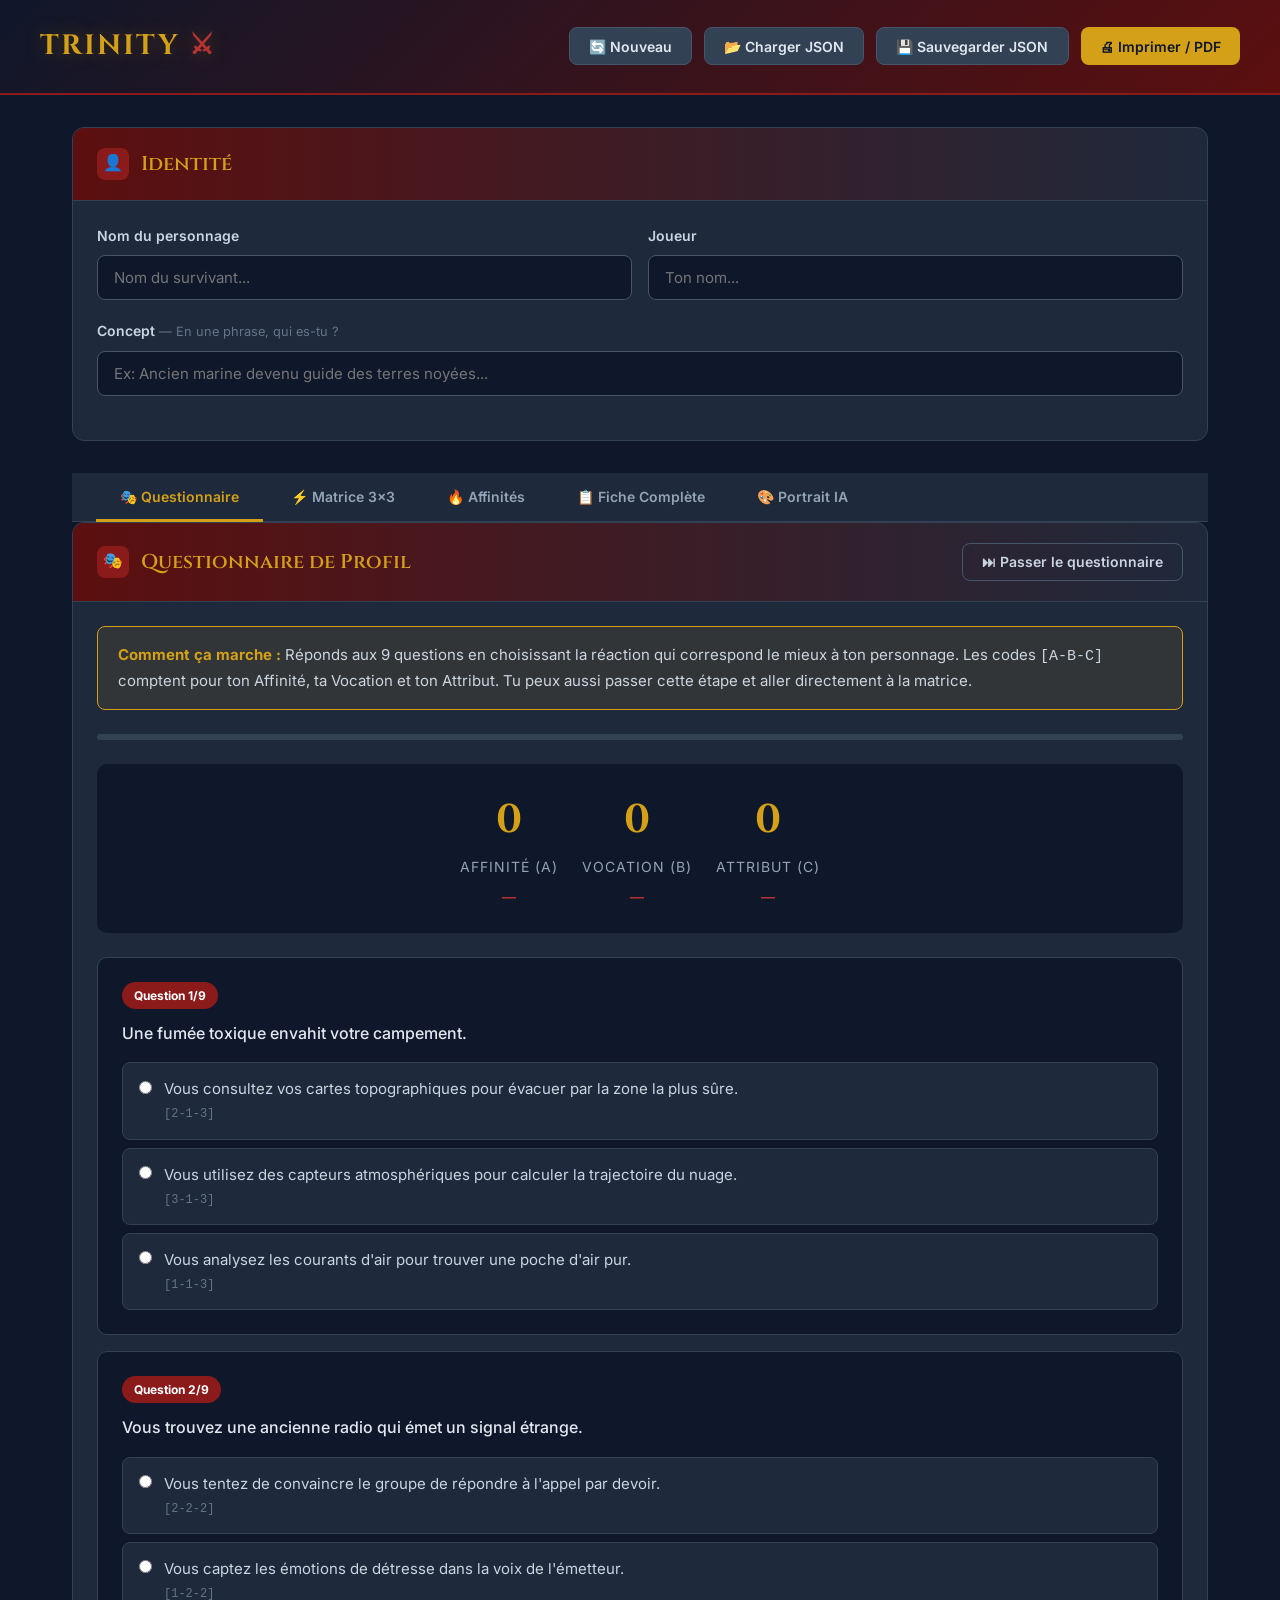
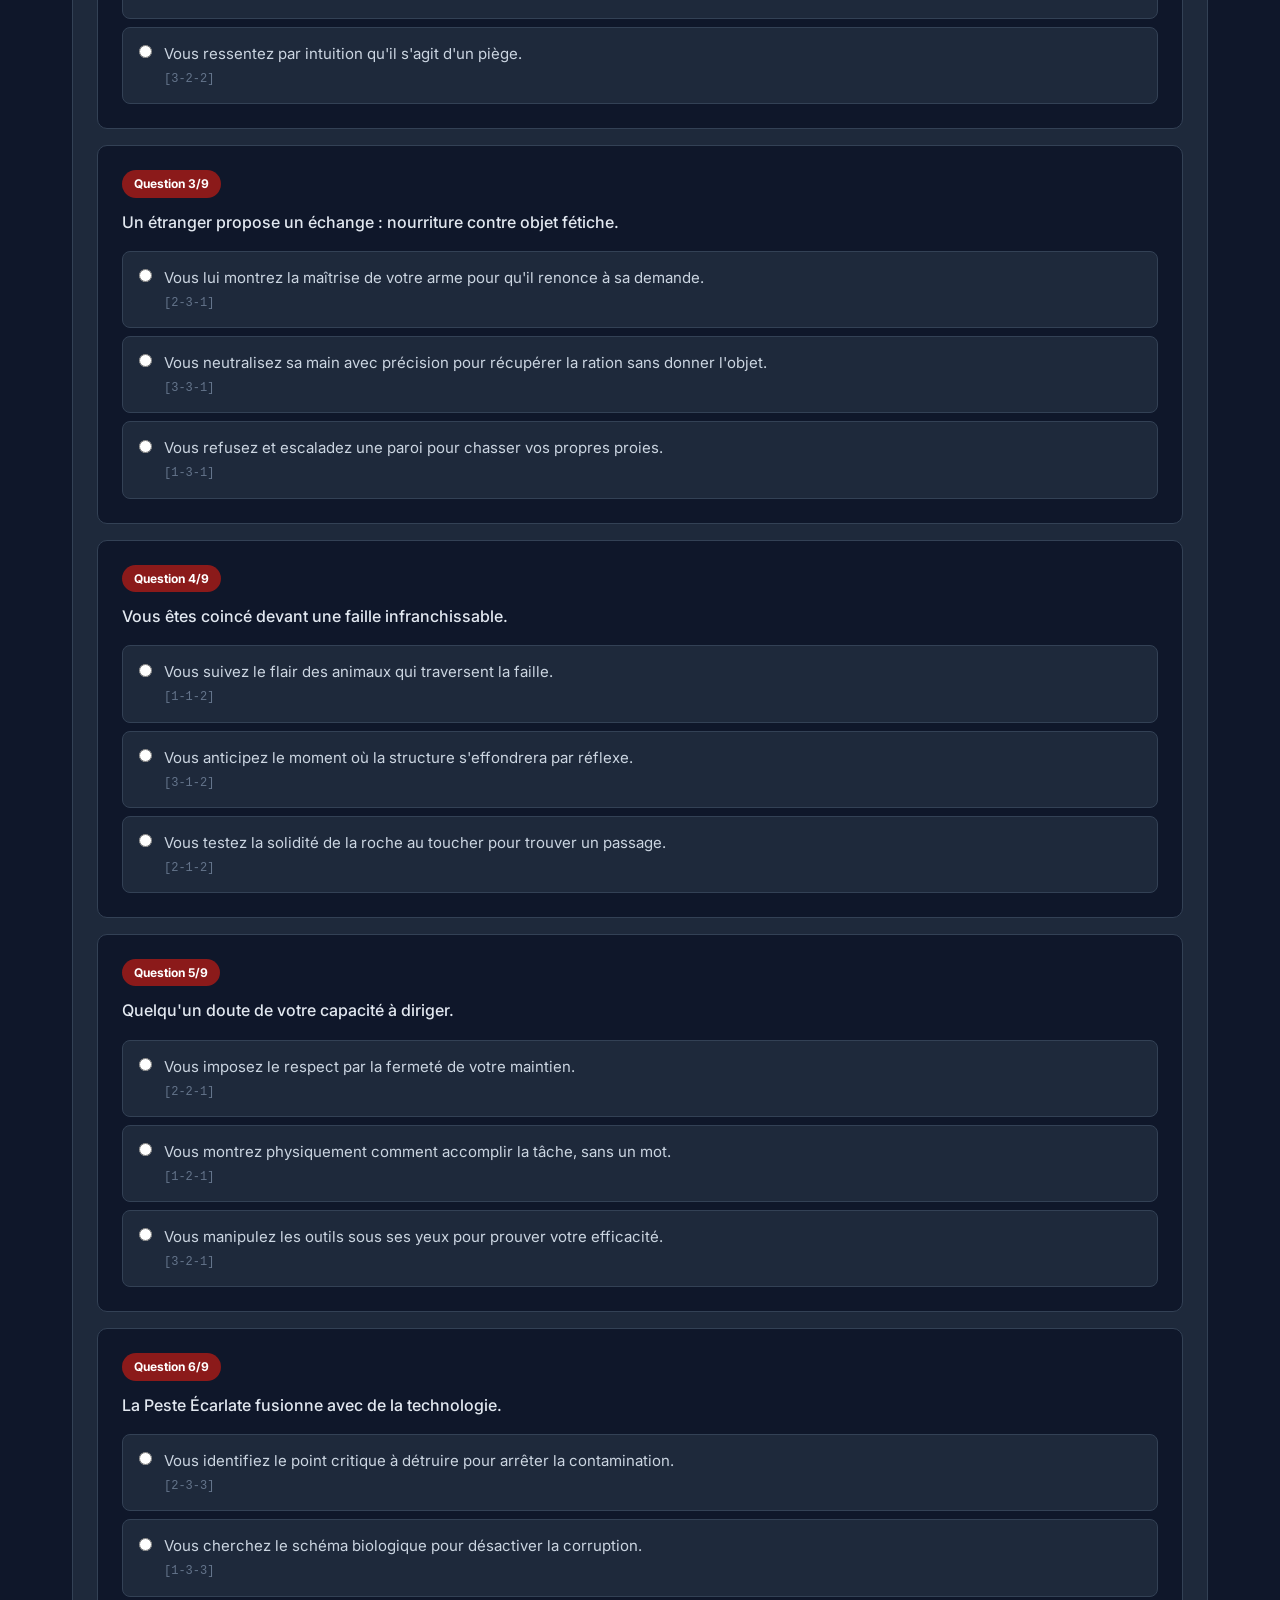
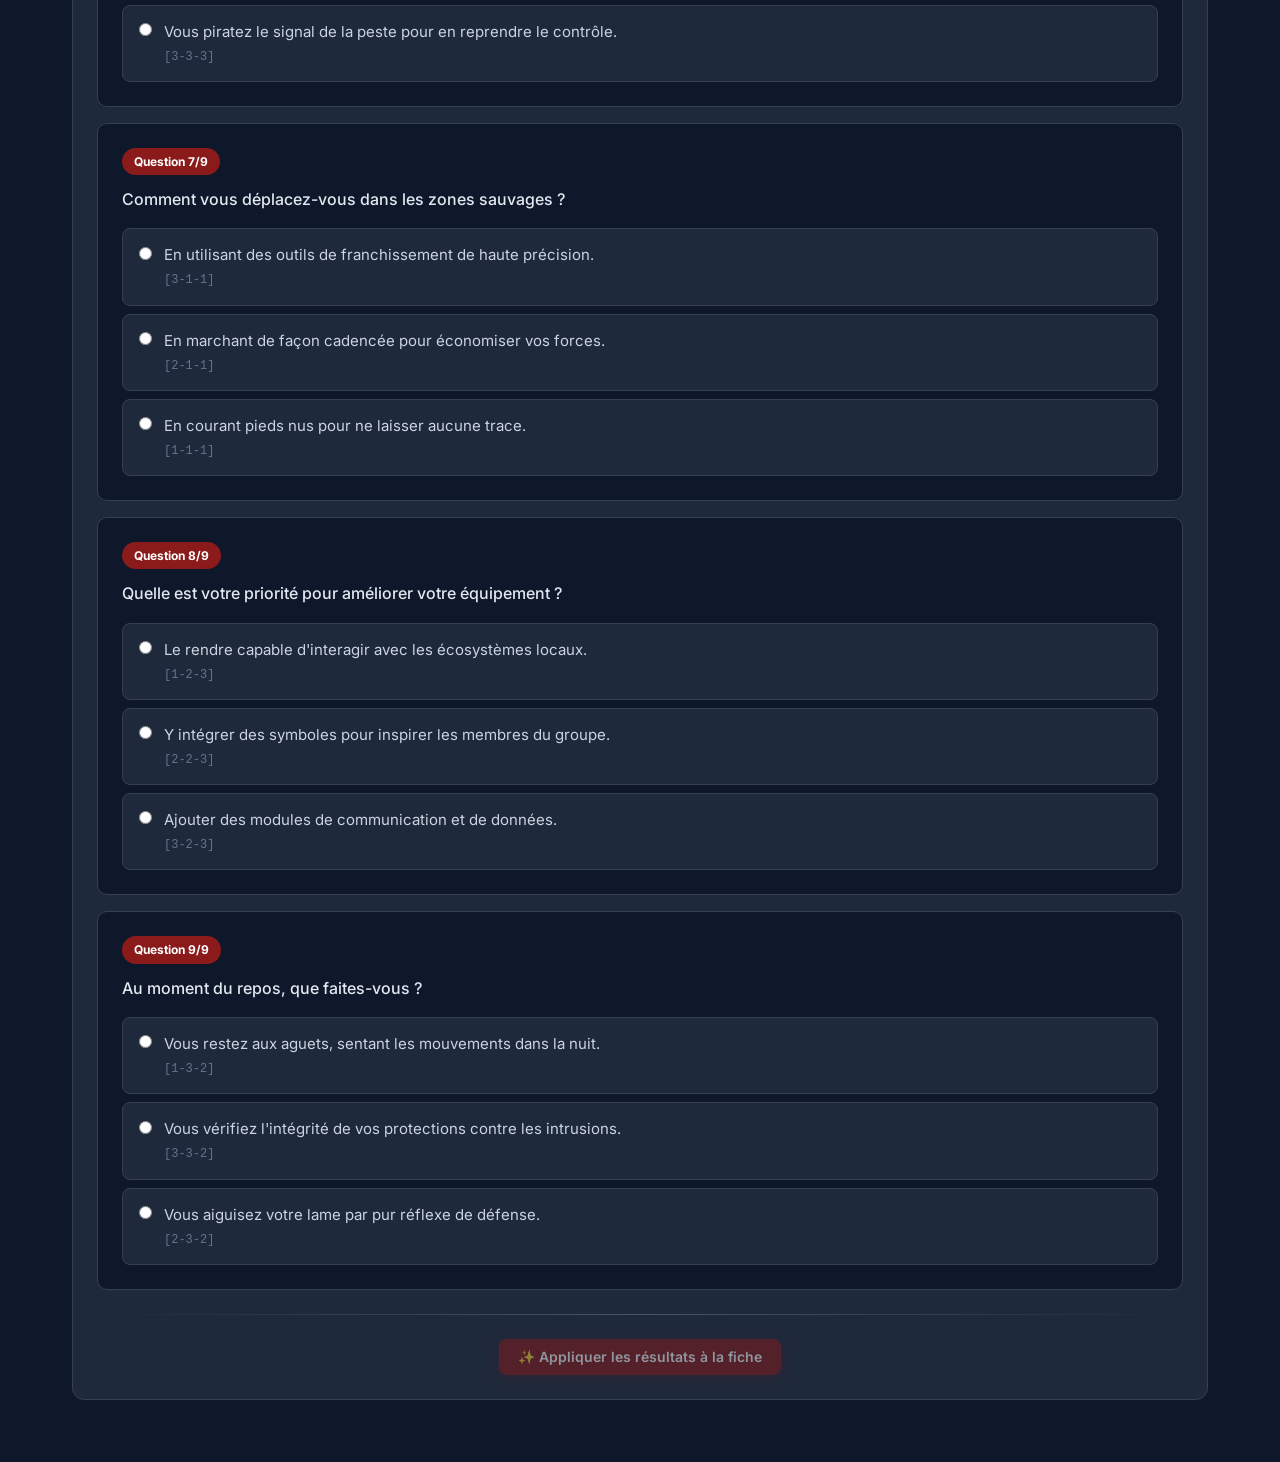
==== docs/outils/index.html @ 777f1521 "Update index.html" ====
<!DOCTYPE html>
<html lang="fr">
<head>
    <meta charset="UTF-8">
    <meta name="viewport" content="width=device-width, initial-scale=1.0">
    <title>Trinity — Feuille de Personnage</title>
    <link href="https://fonts.googleapis.com/css2?family=Cinzel:wght@400;600;700&family=Inter:wght@300;400;500;600;700&display=swap" rel="stylesheet">
    <style>
        :root {
            --crimson: #8B1A1A;
            --crimson-light: #B83333;
            --crimson-dark: #5C0F0F;
            --amber: #D4A017;
            --amber-light: #E8C547;
            --slate-900: #0F172A;
            --slate-800: #1E293B;
            --slate-700: #334155;
            --slate-600: #475569;
            --slate-500: #64748B;
            --slate-400: #94A3B8;
            --slate-300: #CBD5E1;
            --slate-200: #E2E8F0;
            --slate-100: #F1F5F9;
            --slate-50: #F8FAFC;
            --white: #FFFFFF;
            --shadow-sm: 0 1px 2px rgba(0,0,0,0.05);
            --shadow: 0 4px 6px -1px rgba(0,0,0,0.1), 0 2px 4px -2px rgba(0,0,0,0.1);
            --shadow-lg: 0 10px 15px -3px rgba(0,0,0,0.1), 0 4px 6px -4px rgba(0,0,0,0.1);
            --shadow-crimson: 0 4px 14px rgba(139,26,26,0.3);
        }

        * { margin: 0; padding: 0; box-sizing: border-box; }

        body {
            font-family: 'Inter', sans-serif;
            background: var(--slate-900);
            color: var(--slate-200);
            min-height: 100vh;
            line-height: 1.6;
        }

        .app-header {
            background: linear-gradient(135deg, var(--slate-900) 0%, var(--crimson-dark) 100%);
            border-bottom: 2px solid var(--crimson);
            padding: 1.5rem 2rem;
            position: sticky;
            top: 0;
            z-index: 100;
            backdrop-filter: blur(10px);
        }

        .header-content {
            max-width: 1200px;
            margin: 0 auto;
            display: flex;
            justify-content: space-between;
            align-items: center;
            flex-wrap: wrap;
            gap: 1rem;
        }

        .logo {
            font-family: 'Cinzel', serif;
            font-size: 1.75rem;
            font-weight: 700;
            color: var(--amber);
            text-shadow: 0 0 20px rgba(212,160,23,0.3);
            letter-spacing: 2px;
        }

        .logo span { color: var(--crimson-light); }

        .header-actions {
            display: flex;
            gap: 0.75rem;
            flex-wrap: wrap;
        }

        .btn {
            padding: 0.6rem 1.2rem;
            border: none;
            border-radius: 8px;
            font-family: 'Inter', sans-serif;
            font-size: 0.875rem;
            font-weight: 600;
            cursor: pointer;
            transition: all 0.2s ease;
            display: inline-flex;
            align-items: center;
            gap: 0.5rem;
        }

        .btn-primary {
            background: var(--crimson);
            color: var(--white);
            box-shadow: var(--shadow-crimson);
        }

        .btn-primary:hover {
            background: var(--crimson-light);
            transform: translateY(-1px);
            box-shadow: 0 6px 20px rgba(139,26,26,0.4);
        }

        .btn-secondary {
            background: var(--slate-700);
            color: var(--slate-200);
            border: 1px solid var(--slate-600);
        }

        .btn-secondary:hover {
            background: var(--slate-600);
            border-color: var(--slate-500);
        }

        .btn-amber {
            background: var(--amber);
            color: var(--slate-900);
        }

        .btn-amber:hover {
            background: var(--amber-light);
        }

        .btn-outline {
            background: transparent;
            color: var(--slate-300);
            border: 1px solid var(--slate-600);
        }

        .btn-outline:hover {
            border-color: var(--crimson-light);
            color: var(--crimson-light);
        }

        .btn:disabled {
            opacity: 0.5;
            cursor: not-allowed;
            transform: none !important;
        }

        .app-container {
            max-width: 1200px;
            margin: 0 auto;
            padding: 2rem;
        }

        .section {
            background: var(--slate-800);
            border-radius: 12px;
            border: 1px solid var(--slate-700);
            margin-bottom: 2rem;
            overflow: hidden;
        }

        .section-header {
            background: linear-gradient(90deg, var(--crimson-dark) 0%, transparent 100%);
            padding: 1.25rem 1.5rem;
            border-bottom: 1px solid var(--slate-700);
            display: flex;
            justify-content: space-between;
            align-items: center;
            flex-wrap: wrap;
            gap: 1rem;
        }

        .section-title {
            font-family: 'Cinzel', serif;
            font-size: 1.25rem;
            font-weight: 600;
            color: var(--amber);
            display: flex;
            align-items: center;
            gap: 0.75rem;
        }

        .section-title .icon {
            width: 32px;
            height: 32px;
            background: var(--crimson);
            border-radius: 8px;
            display: flex;
            align-items: center;
            justify-content: center;
            font-size: 1rem;
        }

        .section-body {
            padding: 1.5rem;
        }

        .tabs {
            display: flex;
            gap: 0.25rem;
            padding: 0 1.5rem;
            border-bottom: 1px solid var(--slate-700);
            background: var(--slate-800);
        }

        .tab {
            padding: 0.875rem 1.5rem;
            background: none;
            border: none;
            border-bottom: 3px solid transparent;
            color: var(--slate-400);
            font-family: 'Inter', sans-serif;
            font-size: 0.875rem;
            font-weight: 600;
            cursor: pointer;
            transition: all 0.2s;
            position: relative;
            top: 1px;
        }

        .tab:hover { color: var(--slate-200); }

        .tab.active {
            color: var(--amber);
            border-bottom-color: var(--amber);
        }

        .tab-content { display: none; }
        .tab-content.active { display: block; }

        .form-group {
            margin-bottom: 1.25rem;
        }

        .form-label {
            display: block;
            font-size: 0.875rem;
            font-weight: 600;
            color: var(--slate-300);
            margin-bottom: 0.5rem;
        }

        .form-label .hint {
            font-weight: 400;
            color: var(--slate-500);
            font-size: 0.8rem;
        }

        .form-input,
        .form-textarea,
        .form-select {
            width: 100%;
            padding: 0.75rem 1rem;
            background: var(--slate-900);
            border: 1px solid var(--slate-600);
            border-radius: 8px;
            color: var(--slate-200);
            font-family: 'Inter', sans-serif;
            font-size: 0.9375rem;
            transition: all 0.2s;
        }

        .form-input:focus,
        .form-textarea:focus,
        .form-select:focus {
            outline: none;
            border-color: var(--crimson-light);
            box-shadow: 0 0 0 3px rgba(139,26,26,0.15);
        }

        .form-textarea {
            min-height: 100px;
            resize: vertical;
        }

        .form-row {
            display: grid;
            grid-template-columns: repeat(auto-fit, minmax(250px, 1fr));
            gap: 1rem;
        }

        .dice-selector {
            display: flex;
            gap: 0.75rem;
            flex-wrap: wrap;
        }

        .dice-option {
            position: relative;
        }

        .dice-option input {
            position: absolute;
            opacity: 0;
        }

        .dice-option label {
            display: flex;
            flex-direction: column;
            align-items: center;
            gap: 0.5rem;
            padding: 1rem 1.5rem;
            background: var(--slate-900);
            border: 2px solid var(--slate-600);
            border-radius: 10px;
            cursor: pointer;
            transition: all 0.2s;
            min-width: 80px;
        }

        .dice-option label:hover {
            border-color: var(--slate-500);
        }

        .dice-option input:checked + label {
            border-color: var(--crimson);
            background: rgba(139,26,26,0.1);
            box-shadow: var(--shadow-crimson);
        }

        .dice-icon {
            font-size: 1.5rem;
            font-weight: 700;
        }

        .dice-label {
            font-size: 0.75rem;
            color: var(--slate-400);
            text-transform: uppercase;
            letter-spacing: 1px;
        }

        .affinity-grid {
            display: grid;
            grid-template-columns: repeat(auto-fit, minmax(280px, 1fr));
            gap: 1rem;
        }

        .affinity-card {
            background: var(--slate-900);
            border: 2px solid var(--slate-600);
            border-radius: 12px;
            padding: 1.5rem;
            cursor: pointer;
            transition: all 0.3s ease;
            position: relative;
            overflow: hidden;
        }

        .affinity-card::before {
            content: '';
            position: absolute;
            top: 0;
            left: 0;
            right: 0;
            height: 4px;
            background: var(--slate-600);
            transition: background 0.3s;
        }

        .affinity-card:hover {
            border-color: var(--slate-500);
            transform: translateY(-2px);
            box-shadow: var(--shadow-lg);
        }

        .affinity-card.selected {
            border-color: var(--crimson);
            background: rgba(139,26,26,0.08);
        }

        .affinity-card.selected::before {
            background: var(--crimson);
        }

        .affinity-card .card-title {
            font-family: 'Cinzel', serif;
            font-size: 1.1rem;
            font-weight: 600;
            color: var(--amber);
            margin-bottom: 0.5rem;
        }

        .affinity-card .card-subtitle {
            font-size: 0.875rem;
            color: var(--crimson-light);
            font-weight: 600;
            margin-bottom: 0.75rem;
            text-transform: uppercase;
            letter-spacing: 1px;
        }

        .affinity-card .card-desc {
            font-size: 0.875rem;
            color: var(--slate-400);
            line-height: 1.6;
        }

        .affinity-card .check-indicator {
            position: absolute;
            top: 1rem;
            right: 1rem;
            width: 24px;
            height: 24px;
            border: 2px solid var(--slate-600);
            border-radius: 50%;
            display: flex;
            align-items: center;
            justify-content: center;
            font-size: 0.875rem;
            color: transparent;
            transition: all 0.2s;
        }

        .affinity-card.selected .check-indicator {
            background: var(--crimson);
            border-color: var(--crimson);
            color: var(--white);
        }

        .question-card {
            background: var(--slate-900);
            border: 1px solid var(--slate-700);
            border-radius: 10px;
            padding: 1.5rem;
            margin-bottom: 1rem;
            transition: all 0.3s;
        }

        .question-card.answered {
            border-color: var(--crimson);
            background: rgba(139,26,26,0.05);
        }

        .question-number {
            display: inline-block;
            background: var(--crimson);
            color: var(--white);
            font-size: 0.75rem;
            font-weight: 700;
            padding: 0.25rem 0.75rem;
            border-radius: 20px;
            margin-bottom: 0.75rem;
        }

        .question-text {
            font-size: 1rem;
            font-weight: 500;
            color: var(--slate-200);
            margin-bottom: 1rem;
        }

        .answers {
            display: flex;
            flex-direction: column;
            gap: 0.5rem;
        }

        .answer-option {
            display: flex;
            align-items: flex-start;
            gap: 0.75rem;
            padding: 0.875rem 1rem;
            background: var(--slate-800);
            border: 1px solid var(--slate-700);
            border-radius: 8px;
            cursor: pointer;
            transition: all 0.2s;
        }

        .answer-option:hover {
            border-color: var(--slate-500);
            background: var(--slate-700);
        }

        .answer-option.selected {
            border-color: var(--crimson);
            background: rgba(139,26,26,0.1);
        }

        .answer-option input {
            margin-top: 0.2rem;
            accent-color: var(--crimson);
        }

        .answer-text {
            font-size: 0.9375rem;
            color: var(--slate-300);
        }

        .answer-code {
            font-size: 0.75rem;
            color: var(--slate-500);
            font-family: monospace;
            margin-top: 0.25rem;
        }

        .score-bar {
            display: flex;
            gap: 1.5rem;
            justify-content: center;
            padding: 1.5rem;
            background: var(--slate-900);
            border-radius: 10px;
            margin: 1.5rem 0;
        }

        .score-item {
            text-align: center;
        }

        .score-value {
            font-family: 'Cinzel', serif;
            font-size: 2.5rem;
            font-weight: 700;
            color: var(--amber);
        }

        .score-label {
            font-size: 0.875rem;
            color: var(--slate-400);
            text-transform: uppercase;
            letter-spacing: 1px;
            margin-top: 0.25rem;
        }

        .score-result {
            margin-top: 0.5rem;
            font-size: 0.875rem;
            font-weight: 600;
            color: var(--crimson-light);
        }

        .matrix-container {
            overflow-x: auto;
        }

        .matrix-table {
            width: 100%;
            border-collapse: separate;
            border-spacing: 0.5rem;
        }

        .matrix-header {
            text-align: center;
            padding: 0.75rem;
            font-size: 0.875rem;
            font-weight: 600;
            color: var(--slate-400);
            text-transform: uppercase;
            letter-spacing: 1px;
        }

        .matrix-row-header {
            padding: 0.75rem 1rem;
            font-size: 0.875rem;
            font-weight: 600;
            color: var(--amber);
            text-transform: uppercase;
            letter-spacing: 1px;
            text-align: right;
        }

        .matrix-cell {
            background: var(--slate-900);
            border: 2px solid var(--slate-700);
            border-radius: 10px;
            padding: 1rem;
            text-align: center;
            cursor: pointer;
            transition: all 0.2s;
            min-width: 120px;
        }

        .matrix-cell:hover {
            border-color: var(--slate-500);
        }

        .matrix-cell.selected {
            border-color: var(--crimson);
            background: rgba(139,26,26,0.1);
            box-shadow: var(--shadow-crimson);
        }

        .matrix-cell .cell-name {
            font-weight: 600;
            color: var(--slate-200);
            font-size: 0.9375rem;
        }

        .matrix-cell .cell-level {
            font-size: 1.5rem;
            font-weight: 700;
            color: var(--amber);
            margin-top: 0.5rem;
        }

        .matrix-cell .cell-threshold {
            font-size: 0.75rem;
            color: var(--slate-500);
            margin-top: 0.25rem;
        }

        .skill-list {
            display: grid;
            gap: 0.75rem;
        }

        .skill-item {
            display: flex;
            align-items: center;
            gap: 1rem;
            padding: 0.875rem 1rem;
            background: var(--slate-900);
            border: 1px solid var(--slate-700);
            border-radius: 8px;
        }

        .skill-name {
            flex: 1;
            font-weight: 500;
            color: var(--slate-200);
        }

        .skill-vocation {
            font-size: 0.75rem;
            color: var(--slate-500);
            text-transform: uppercase;
            letter-spacing: 1px;
        }

        .skill-attribute {
            font-size: 0.75rem;
            color: var(--amber);
            text-transform: uppercase;
            letter-spacing: 1px;
        }

        .skill-level {
            display: flex;
            gap: 0.25rem;
        }

        .level-dot {
            width: 12px;
            height: 12px;
            border-radius: 50%;
            border: 2px solid var(--slate-600);
            background: transparent;
            cursor: pointer;
            transition: all 0.2s;
        }

        .level-dot.filled {
            background: var(--crimson);
            border-color: var(--crimson);
            box-shadow: 0 0 6px rgba(139,26,26,0.5);
        }

        .level-dot:hover {
            border-color: var(--crimson-light);
        }

        .spec-grid {
            display: grid;
            grid-template-columns: repeat(auto-fit, minmax(200px, 1fr));
            gap: 0.75rem;
        }

        .spec-item {
            display: flex;
            align-items: center;
            gap: 0.75rem;
            padding: 0.75rem 1rem;
            background: var(--slate-900);
            border: 1px solid var(--slate-700);
            border-radius: 8px;
            cursor: pointer;
            transition: all 0.2s;
        }

        .spec-item:hover {
            border-color: var(--slate-500);
        }

        .spec-item.selected {
            border-color: var(--amber);
            background: rgba(212,160,23,0.1);
        }

        .spec-checkbox {
            width: 20px;
            height: 20px;
            border: 2px solid var(--slate-600);
            border-radius: 4px;
            display: flex;
            align-items: center;
            justify-content: center;
            font-size: 0.75rem;
            color: transparent;
            transition: all 0.2s;
            flex-shrink: 0;
        }

        .spec-item.selected .spec-checkbox {
            background: var(--amber);
            border-color: var(--amber);
            color: var(--slate-900);
        }

        .spec-name {
            font-size: 0.875rem;
            color: var(--slate-300);
        }

        @media print {
            body {
                background: white !important;
                color: black !important;
            }

            .app-header,
            .tabs,
            .btn,
            .no-print {
                display: none !important;
            }

            .section {
                border: 1px solid #ccc;
                break-inside: avoid;
                page-break-inside: avoid;
            }

            .section-header {
                background: #f5f5f5 !important;
                color: black !important;
            }

            .section-title {
                color: #333 !important;
            }

            .matrix-cell,
            .skill-item,
            .spec-item,
            .question-card,
            .affinity-card {
                background: white !important;
                border-color: #ccc !important;
                color: black !important;
            }

            .form-input,
            .form-textarea,
            .form-select {
                background: white !important;
                border-color: #ccc !important;
                color: black !important;
            }
        }

        @media (max-width: 768px) {
            .app-container { padding: 1rem; }
            .header-content { flex-direction: column; align-items: flex-start; }
            .logo { font-size: 1.5rem; }
            .score-bar { flex-direction: column; gap: 1rem; }
            .form-row { grid-template-columns: 1fr; }
            .affinity-grid { grid-template-columns: 1fr; }
            .matrix-table { font-size: 0.875rem; }
            .matrix-cell { min-width: 80px; padding: 0.75rem; }
        }

        .hidden { display: none !important; }

        .toast-container {
            position: fixed;
            bottom: 2rem;
            right: 2rem;
            z-index: 1000;
            display: flex;
            flex-direction: column;
            gap: 0.5rem;
        }

        .toast {
            padding: 1rem 1.5rem;
            background: var(--slate-800);
            border: 1px solid var(--slate-600);
            border-radius: 10px;
            color: var(--slate-200);
            font-size: 0.875rem;
            box-shadow: var(--shadow-lg);
            animation: slideIn 0.3s ease;
            max-width: 400px;
        }

        .toast.success { border-color: #22c55e; }
        .toast.error { border-color: var(--crimson); }
        .toast.info { border-color: var(--amber); }

        @keyframes slideIn {
            from { transform: translateX(100%); opacity: 0; }
            to { transform: translateX(0); opacity: 1; }
        }

        @keyframes slideOut {
            from { transform: translateX(0); opacity: 1; }
            to { transform: translateX(100%); opacity: 0; }
        }

        .progress-container {
            width: 100%;
            height: 6px;
            background: var(--slate-700);
            border-radius: 3px;
            overflow: hidden;
            margin: 1rem 0;
        }

        .progress-bar {
            height: 100%;
            background: linear-gradient(90deg, var(--crimson) 0%, var(--amber) 100%);
            border-radius: 3px;
            transition: width 0.5s ease;
        }

        .badge {
            display: inline-flex;
            align-items: center;
            gap: 0.25rem;
            padding: 0.25rem 0.75rem;
            background: var(--slate-700);
            border-radius: 20px;
            font-size: 0.75rem;
            font-weight: 600;
            color: var(--slate-300);
        }

        .badge.crimson { background: var(--crimson); color: var(--white); }
        .badge.amber { background: var(--amber); color: var(--slate-900); }

        .info-box {
            background: rgba(212,160,23,0.1);
            border: 1px solid var(--amber);
            border-radius: 8px;
            padding: 1rem 1.25rem;
            margin-bottom: 1.5rem;
            font-size: 0.9375rem;
            color: var(--slate-300);
        }

        .info-box strong {
            color: var(--amber);
        }

        .divider {
            height: 1px;
            background: linear-gradient(90deg, transparent 0%, var(--slate-600) 50%, transparent 100%);
            margin: 1.5rem 0;
        }

        .summary-grid {
            display: grid;
            grid-template-columns: repeat(auto-fit, minmax(200px, 1fr));
            gap: 1rem;
        }

        .summary-card {
            background: var(--slate-900);
            border: 1px solid var(--slate-700);
            border-radius: 10px;
            padding: 1.25rem;
            text-align: center;
        }

        .summary-card .summary-icon {
            font-size: 2rem;
            margin-bottom: 0.5rem;
        }

        .summary-card .summary-value {
            font-family: 'Cinzel', serif;
            font-size: 1.5rem;
            font-weight: 700;
            color: var(--amber);
        }

        .summary-card .summary-label {
            font-size: 0.875rem;
            color: var(--slate-400);
            margin-top: 0.25rem;
        }
    </style>
</head>
<body>
    <header class="app-header">
        <div class="header-content">
            <div class="logo">TRINITY <span>&#9876;</span></div>
            <div class="header-actions">
                <button class="btn btn-secondary" onclick="app.newCharacter()">&#128260; Nouveau</button>
                <button class="btn btn-secondary" onclick="app.loadJSON()">&#128194; Charger JSON</button>
                <button class="btn btn-secondary" onclick="app.saveJSON()">&#128190; Sauvegarder JSON</button>
                <button class="btn btn-amber" onclick="app.printSheet()">&#128424; Imprimer / PDF</button>
            </div>
        </div>
    </header>

    <div class="app-container">
        <!-- IDENTITÉ -->
        <div class="section">
            <div class="section-header">
                <div class="section-title">
                    <div class="icon">&#128100;</div>
                    Identité
                </div>
            </div>
            <div class="section-body">
                <div class="form-row">
                    <div class="form-group">
                        <label class="form-label">Nom du personnage</label>
                        <input type="text" class="form-input" id="char-name" placeholder="Nom du survivant...">
                    </div>
                    <div class="form-group">
                        <label class="form-label">Joueur</label>
                        <input type="text" class="form-input" id="player-name" placeholder="Ton nom...">
                    </div>
                </div>
                <div class="form-row">
                    <div class="form-group">
                        <label class="form-label">Concept <span class="hint">— En une phrase, qui es-tu ?</span></label>
                        <input type="text" class="form-input" id="char-concept" placeholder="Ex: Ancien marine devenu guide des terres noyées...">
                    </div>
                </div>
            </div>
        </div>

        <!-- TABS NAVIGATION -->
        <div class="tabs no-print">
            <button class="tab active" data-tab="questionnaire" onclick="app.switchTab('questionnaire')">&#127917; Questionnaire</button>
            <button class="tab" data-tab="matrix" onclick="app.switchTab('matrix')">&#9889; Matrice 3×3</button>
            <button class="tab" data-tab="affinities" onclick="app.switchTab('affinities')">&#128293; Affinités</button>
            <button class="tab" data-tab="sheet" onclick="app.switchTab('sheet')">&#128203; Fiche Complète</button>
            <button class="tab" data-tab="portrait" onclick="app.switchTab('portrait')">&#127912; Portrait IA</button>
        </div>

        <!-- QUESTIONNAIRE TAB -->
        <div id="tab-questionnaire" class="tab-content active">
            <div class="section">
                <div class="section-header">
                    <div class="section-title">
                        <div class="icon">&#127917;</div>
                        Questionnaire de Profil
                    </div>
                    <button class="btn btn-outline" onclick="app.skipQuestionnaire()">&#9197; Passer le questionnaire</button>
                </div>
                <div class="section-body">
                    <div class="info-box">
                        <strong>Comment ça marche :</strong> Réponds aux 9 questions en choisissant la réaction qui correspond le mieux à ton personnage. Les codes <code>[A-B-C]</code> comptent pour ton Affinité, ta Vocation et ton Attribut. Tu peux aussi passer cette étape et aller directement à la matrice.
                    </div>

                    <div class="progress-container">
                        <div class="progress-bar" id="quiz-progress" style="width: 0%"></div>
                    </div>

                    <div class="score-bar">
                        <div class="score-item">
                            <div class="score-value" id="score-a">0</div>
                            <div class="score-label">Affinité (A)</div>
                            <div class="score-result" id="result-a">—</div>
                        </div>
                        <div class="score-item">
                            <div class="score-value" id="score-b">0</div>
                            <div class="score-label">Vocation (B)</div>
                            <div class="score-result" id="result-b">—</div>
                        </div>
                        <div class="score-item">
                            <div class="score-value" id="score-c">0</div>
                            <div class="score-label">Attribut (C)</div>
                            <div class="score-result" id="result-c">—</div>
                        </div>
                    </div>

                    <div id="questions-container"></div>

                    <div class="divider"></div>

                    <div style="text-align: center;">
                        <button class="btn btn-primary" id="btn-apply-quiz" onclick="app.applyQuizResults()" disabled>
                            &#10024; Appliquer les résultats à la fiche
                        </button>
                    </div>
                </div>
            </div>
        </div>

        <!-- MATRIX TAB -->
        <div id="tab-matrix" class="tab-content">
            <div class="section">
                <div class="section-header">
                    <div class="section-title">
                        <div class="icon">&#9889;</div>
                        Matrice 3×3 — L'Inné & L'Acquis
                    </div>
                </div>
                <div class="section-body">
                    <div class="info-box">
                        <strong>Instructions :</strong> Attribue un dé <strong>Fort (d10)</strong>, <strong>Moyen (d8)</strong> et <strong>Faible (d6)</strong> à tes 3 Attributs, puis à tes 3 Vocations. Les cases croisées donnent le niveau de chaque compétence.
                    </div>

                    <h3 style="font-family: Cinzel; color: var(--amber); margin-bottom: 1rem;">&#127922; Attributs (L'Inné)</h3>
                    <div class="form-row" style="margin-bottom: 2rem;">
                        <div class="form-group">
                            <label class="form-label">Habileté <span class="hint">— Corps, précision, mouvement</span></label>
                            <div class="dice-selector" id="attr-habileté"></div>
                        </div>
                        <div class="form-group">
                            <label class="form-label">Instinct <span class="hint">— Survie, réflexes, lien au vivant</span></label>
                            <div class="dice-selector" id="attr-instinct"></div>
                        </div>
                        <div class="form-group">
                            <label class="form-label">Intellect <span class="hint">— Analyse, technique, réflexion</span></label>
                            <div class="dice-selector" id="attr-intellect"></div>
                        </div>
                    </div>

                    <h3 style="font-family: Cinzel; color: var(--amber); margin-bottom: 1rem;">&#127922; Vocations (L'Acquis)</h3>
                    <div class="form-row" style="margin-bottom: 2rem;">
                        <div class="form-group">
                            <label class="form-label">Exploration <span class="hint">— Maîtrise du milieu</span></label>
                            <div class="dice-selector" id="voc-exploration"></div>
                        </div>
                        <div class="form-group">
                            <label class="form-label">Interaction <span class="hint">— Rapports sociaux</span></label>
                            <div class="dice-selector" id="voc-interaction"></div>
                        </div>
                        <div class="form-group">
                            <label class="form-label">Action <span class="hint">— Intervention physique</span></label>
                            <div class="dice-selector" id="voc-action"></div>
                        </div>
                    </div>

                    <div class="divider"></div>

                    <h3 style="font-family: Cinzel; color: var(--amber); margin-bottom: 1rem;">&#128202; Matrice des Compétences</h3>
                    <div class="matrix-container">
                        <table class="matrix-table">
                            <thead>
                                <tr>
                                    <th></th>
                                    <th class="matrix-header">Habileté</th>
                                    <th class="matrix-header">Instinct</th>
                                    <th class="matrix-header">Intellect</th>
                                </tr>
                            </thead>
                            <tbody id="matrix-body"></tbody>
                        </table>
                    </div>
                </div>
            </div>
        </div>

        <!-- AFFINITIES TAB -->
        <div id="tab-affinities" class="tab-content">
            <div class="section">
                <div class="section-header">
                    <div class="section-title">
                        <div class="icon">&#128293;</div>
                        Affinité — Ta philosophie de survie
                    </div>
                </div>
                <div class="section-body">
                    <div class="info-box">
                        <strong>Choisis une voie :</strong> Ton affinité définit ta relation au monde et débloque des capacités uniques. Clique sur une carte pour la sélectionner.
                    </div>

                    <div class="affinity-grid" id="affinity-grid"></div>

                    <div class="divider"></div>

                    <h3 style="font-family: Cinzel; color: var(--amber); margin-bottom: 1rem;">&#11088; Spécialisations</h3>
                    <div class="spec-grid" id="spec-grid"></div>
                </div>
            </div>
        </div>

        <!-- FULL SHEET TAB -->
        <div id="tab-sheet" class="tab-content">
            <div class="section">
                <div class="section-header">
                    <div class="section-title">
                        <div class="icon">&#128203;</div>
                        Fiche de Personnage Complète
                    </div>
                </div>
                <div class="section-body">
                    <div class="summary-grid" style="margin-bottom: 1.5rem;">
                        <div class="summary-card">
                            <div class="summary-icon">&#127917;</div>
                            <div class="summary-value" id="summary-name">—</div>
                            <div class="summary-label">Personnage</div>
                        </div>
                        <div class="summary-card">
                            <div class="summary-icon">&#128293;</div>
                            <div class="summary-value" id="summary-affinity">—</div>
                            <div class="summary-label">Affinité</div>
                        </div>
                        <div class="summary-card">
                            <div class="summary-icon">&#9889;</div>
                            <div class="summary-value" id="summary-vocation">—</div>
                            <div class="summary-label">Vocation forte</div>
                        </div>
                        <div class="summary-card">
                            <div class="summary-icon">&#127922;</div>
                            <div class="summary-value" id="summary-attribute">—</div>
                            <div class="summary-label">Attribut fort</div>
                        </div>
                    </div>

                    <div class="divider"></div>

                    <h3 style="font-family: Cinzel; color: var(--amber); margin-bottom: 1rem;">&#127922; Attributs & Vocations</h3>
                    <div class="form-row" style="margin-bottom: 1.5rem;">
                        <div class="form-group">
                            <label class="form-label">Habileté</label>
                            <input type="text" class="form-input" id="sheet-attr-habileté" readonly>
                        </div>
                        <div class="form-group">
                            <label class="form-label">Instinct</label>
                            <input type="text" class="form-input" id="sheet-attr-instinct" readonly>
                        </div>
                        <div class="form-group">
                            <label class="form-label">Intellect</label>
                            <input type="text" class="form-input" id="sheet-attr-intellect" readonly>
                        </div>
                    </div>
                    <div class="form-row" style="margin-bottom: 1.5rem;">
                        <div class="form-group">
                            <label class="form-label">Exploration</label>
                            <input type="text" class="form-input" id="sheet-voc-exploration" readonly>
                        </div>
                        <div class="form-group">
                            <label class="form-label">Interaction</label>
                            <input type="text" class="form-input" id="sheet-voc-interaction" readonly>
                        </div>
                        <div class="form-group">
                            <label class="form-label">Action</label>
                            <input type="text" class="form-input" id="sheet-voc-action" readonly>
                        </div>
                    </div>

                    <div class="divider"></div>

                    <h3 style="font-family: Cinzel; color: var(--amber); margin-bottom: 1rem;">&#128202; Compétences</h3>
                    <div class="skill-list" id="sheet-skills"></div>

                    <div class="divider"></div>

                    <h3 style="font-family: Cinzel; color: var(--amber); margin-bottom: 1rem;">&#128221; Notes & Histoire</h3>
                    <div class="form-group">
                        <label class="form-label">Relique de l'Ancien Monde <span class="hint">— Quel objet gardes-tu ?</span></label>
                        <textarea class="form-textarea" id="sheet-relic" placeholder="Décris l'objet que tu transportes malgré tout..."></textarea>
                    </div>
                    <div class="form-group">
                        <label class="form-label">Histoire <span class="hint">— Qui étais-tu avant ? Qui es-tu devenu ?</span></label>
                        <textarea class="form-textarea" id="sheet-story" placeholder="Ton passé, tes motivations, tes peurs..."></textarea>
                    </div>
                    <div class="form-group">
                        <label class="form-label">Liens avec le groupe <span class="hint">— Comment les autres te voient-ils ?</span></label>
                        <textarea class="form-textarea" id="sheet-bonds" placeholder="Tes relations avec les autres survivants..."></textarea>
                    </div>
                </div>
            </div>
        </div>

        <!-- PORTRAIT TAB -->
        <div id="tab-portrait" class="tab-content">
            <div class="section">
                <div class="section-header">
                    <div class="section-title">
                        <div class="icon">&#127912;</div>
                        Portrait IA — Générateur de Prompt
                    </div>
                </div>
                <div class="section-body">
                    <div class="info-box">
                        <strong>Comment ça marche :</strong> Choisis un genre et 2 à 3 traits de caractère : ils feront apparaître des suggestions de traits physiques (repérables par <span class="badge amber" style="padding:0.15rem 0.5rem;">suggéré</span>). Sélectionne ensuite 2 à 4 traits physiques, puis génère un prompt prêt à copier dans Gemini, Copilot ou ChatGPT pour obtenir une image.
                    </div>

                    <h3 style="font-family: Cinzel; color: var(--amber); margin-bottom: 1rem;">&#9878;&#65039; Genre</h3>
                    <div class="spec-grid" id="portrait-gender" style="margin-bottom: 2rem;"></div>

                    <h3 style="font-family: Cinzel; color: var(--amber); margin-bottom: 1rem;">&#127917; Traits de caractère <span class="hint">— choisis-en 2 ou 3</span></h3>
                    <div class="spec-grid" id="portrait-personality" style="margin-bottom: 2rem;"></div>

                    <div class="divider"></div>

                    <h3 style="font-family: Cinzel; color: var(--amber); margin-bottom: 1rem;">&#128100; Traits physiques <span class="hint">— choisis-en 2 à 4, les suggestions dépendent de ton caractère et de ton affinité</span></h3>
                    <div id="portrait-physical"></div>

                    <div class="divider"></div>

                    <div style="text-align: center; margin-bottom: 1.5rem;">
                        <button class="btn btn-primary" onclick="app.generateImagePrompt()">
                            &#10024; Générer le prompt image
                        </button>
                    </div>

                    <div class="form-group">
                        <label class="form-label">Prompt généré <span class="hint">— copie-le dans ton générateur d'image préféré</span></label>
                        <textarea class="form-textarea" id="portrait-prompt-output" readonly style="min-height: 220px;" placeholder="Clique sur « Générer le prompt image » une fois ton genre, ton caractère et tes traits physiques choisis..."></textarea>
                        <div style="margin-top: 0.75rem;">
                            <button class="btn btn-secondary" onclick="app.copyPrompt()">&#128203; Copier le prompt</button>
                        </div>
                    </div>
                </div>
            </div>
        </div>
    </div>

    <div class="toast-container" id="toast-container"></div>

<script>
        const DATA = {
            questions: [
                {
                    id: 1,
                    text: "Une fumée toxique envahit votre campement.",
                    answers: [
                        { text: "Vous analysez les courants d'air pour trouver une poche d'air pur.", code: [1, 1, 3] },
                        { text: "Vous consultez vos cartes topographiques pour évacuer par la zone la plus sûre.", code: [2, 1, 3] },
                        { text: "Vous utilisez des capteurs atmosphériques pour calculer la trajectoire du nuage.", code: [3, 1, 3] }
                    ]
                },
                {
                    id: 2,
                    text: "Vous trouvez une ancienne radio qui émet un signal étrange.",
                    answers: [
                        { text: "Vous captez les émotions de détresse dans la voix de l'émetteur.", code: [1, 2, 2] },
                        { text: "Vous tentez de convaincre le groupe de répondre à l'appel par devoir.", code: [2, 2, 2] },
                        { text: "Vous ressentez par intuition qu'il s'agit d'un piège.", code: [3, 2, 2] }
                    ]
                },
                {
                    id: 3,
                    text: "Un étranger propose un échange : nourriture contre objet fétiche.",
                    answers: [
                        { text: "Vous refusez et escaladez une paroi pour chasser vos propres proies.", code: [1, 3, 1] },
                        { text: "Vous lui montrez la maîtrise de votre arme pour qu'il renonce à sa demande.", code: [2, 3, 1] },
                        { text: "Vous neutralisez sa main avec précision pour récupérer la ration sans donner l'objet.", code: [3, 3, 1] }
                    ]
                },
                {
                    id: 4,
                    text: "Vous êtes coincé devant une faille infranchissable.",
                    answers: [
                        { text: "Vous testez la solidité de la roche au toucher pour trouver un passage.", code: [2, 1, 2] },
                        { text: "Vous suivez le flair des animaux qui traversent la faille.", code: [1, 1, 2] },
                        { text: "Vous anticipez le moment où la structure s'effondrera par réflexe.", code: [3, 1, 2] }
                    ]
                },
                {
                    id: 5,
                    text: "Quelqu'un doute de votre capacité à diriger.",
                    answers: [
                        { text: "Vous imposez le respect par la fermeté de votre maintien.", code: [2, 2, 1] },
                        { text: "Vous montrez physiquement comment accomplir la tâche, sans un mot.", code: [1, 2, 1] },
                        { text: "Vous manipulez les outils sous ses yeux pour prouver votre efficacité.", code: [3, 2, 1] }
                    ]
                },
                {
                    id: 6,
                    text: "La Peste Écarlate fusionne avec de la technologie.",
                    answers: [
                        { text: "Vous identifiez le point critique à détruire pour arrêter la contamination.", code: [2, 3, 3] },
                        { text: "Vous cherchez le schéma biologique pour désactiver la corruption.", code: [1, 3, 3] },
                        { text: "Vous piratez le signal de la peste pour en reprendre le contrôle.", code: [3, 3, 3] }
                    ]
                },
                {
                    id: 7,
                    text: "Comment vous déplacez-vous dans les zones sauvages ?",
                    answers: [
                        { text: "En utilisant des outils de franchissement de haute précision.", code: [3, 1, 1] },
                        { text: "En courant pieds nus pour ne laisser aucune trace.", code: [1, 1, 1] },
                        { text: "En marchant de façon cadencée pour économiser vos forces.", code: [2, 1, 1] }
                    ]
                },
                {
                    id: 8,
                    text: "Quelle est votre priorité pour améliorer votre équipement ?",
                    answers: [
                        { text: "Ajouter des modules de communication et de données.", code: [3, 2, 3] },
                        { text: "Y intégrer des symboles pour inspirer les membres du groupe.", code: [2, 2, 3] },
                        { text: "Le rendre capable d'interagir avec les écosystèmes locaux.", code: [1, 2, 3] }
                    ]
                },
                {
                    id: 9,
                    text: "Au moment du repos, que faites-vous ?",
                    answers: [
                        { text: "Vous vérifiez l'intégrité de vos protections contre les intrusions.", code: [3, 3, 2] },
                        { text: "Vous restez aux aguets, sentant les mouvements dans la nuit.", code: [1, 3, 2] },
                        { text: "Vous aiguisez votre lame par pur réflexe de défense.", code: [2, 3, 2] }
                    ]
                }
            ],

            affinities: {
                harmonie: {
                    id: 'harmonie',
                    name: 'Harmonie',
                    subtitle: 'La Symbiose',
                    desc: 'La conviction que l\'humanité doit fusionner avec l\'écosystème pour survivre. L\'Harmoniste ne combat pas le milieu, il devient le milieu par la mutation.',
                    attributePaths: {
                        habileté: 'Armure — Peau chitineuse et griffes',
                        instinct: 'Phéromones — Contrôle des humeurs',
                        intellect: 'Adaptation — Respiration aquatique/toxique'
                    }
                },
                purete: {
                    id: 'purete',
                    name: 'Pureté',
                    subtitle: 'L\'Héritage',
                    desc: 'La conviction que l\'humanité doit préserver son essence originelle et ses valeurs spirituelles. Le Puriste rejette l\'augmentation mécanique et la mutation biologique.',
                    attributePaths: {
                        habileté: 'Excellence — Attribut porté à d12',
                        instinct: 'Souveraineté — Immunisé aux poisons/phéromones',
                        intellect: 'Souveraineté — Immunisé aux interférences'
                    }
                },
                suprematie: {
                    id: 'suprematie',
                    name: 'Suprématie',
                    subtitle: 'L\'Optimisation',
                    desc: 'La conviction que la biologie est une limite et que la technologie est la seule voie de survie. Chaque Suprématiste est indissociable de son Drone-Monture.',
                    attributePaths: {
                        habileté: 'Prédateur — Drone terrestre rapide',
                        instinct: 'Caméléon — Drone furtif, invisibilité',
                        intellect: 'Aérien — Drone volant, vision panoramique'
                    }
                }
            },

            skills: [
                { name: 'Athlétisme', vocation: 'Exploration', attribute: 'Habileté', verbs: 'Grimper, Sauter, Franchir' },
                { name: 'Survie', vocation: 'Exploration', attribute: 'Instinct', verbs: 'Pister, Orienter, Chasser' },
                { name: 'Observation', vocation: 'Exploration', attribute: 'Intellect', verbs: 'Fouiller, Surveiller, Analyser' },
                { name: 'Présence', vocation: 'Interaction', attribute: 'Habileté', verbs: 'Imposer, Intimider, Maintenir' },
                { name: 'Persuasion', vocation: 'Interaction', attribute: 'Instinct', verbs: 'Convaincre, Négocier, Apaiser' },
                { name: 'Bluff', vocation: 'Interaction', attribute: 'Intellect', verbs: 'Tromper, Feindre, Manipuler' },
                { name: 'Combat', vocation: 'Action', attribute: 'Habileté', verbs: 'CàC, Distance, Lourde' },
                { name: 'Discrétion', vocation: 'Action', attribute: 'Instinct', verbs: 'Se cacher, Infiltrer, Silencer' },
                { name: 'Artisanat', vocation: 'Action', attribute: 'Intellect', verbs: 'Réparer, Crocheter, Fabriquer' }
            ],

            specializations: {
                harmonie: [
                    'Agilité prédatrice', 'Régénération', 'Sens vibratoires',
                    'Dominance alpha', 'Lien empathique', 'Mimétisme',
                    'Mutation létale', 'Camouflage chromatique', 'Bio-synthèse'
                ],
                purete: [
                    'Dignité du port', 'Héritage des anciens', 'Esprit analytique',
                    'Autorité naturelle', 'Le Serment', 'Dignité feinte',
                    'Maîtrise martiale', 'Anonymat volontaire', 'Relique'
                ],
                suprematie: [
                    'Traction motorisée', 'Capteurs biométriques', 'Relais optique',
                    'Intimidation mécanique', 'Logique factuelle', 'Projection holographique',
                    'Appui synchronisé', 'Brouillage électronique', 'Interface système'
                ]
            },

            diceValues: { d6: 6, d8: 8, d10: 10 },

            personalityTraits: [
                { id: 'farouche', label: 'Farouche', desc: 'Méfiant, prêt à mordre au moindre danger', suggests: ['regard_percant', 'cicatrices_fines', 'machoire_serree'] },
                { id: 'loyal', label: 'Loyal', desc: 'Fidèle à son groupe jusqu\'au bout', suggests: ['traits_doux', 'tenue_ajustee', 'insignes_rang'] },
                { id: 'calculateur', label: 'Calculateur', desc: 'Pèse chaque décision, froid et méthodique', suggests: ['regard_percant', 'longiligne', 'implant_oculaire'] },
                { id: 'protecteur', label: 'Protecteur', desc: 'Se place toujours devant les autres', suggests: ['massif', 'cicatrices_fines', 'manteau_lourd'] },
                { id: 'solitaire', label: 'Solitaire', desc: 'Préfère l\'ombre au groupe', suggests: ['voute', 'crane_rase', 'tenue_rapiecee'] },
                { id: 'charismatique', label: 'Charismatique', desc: 'Attire naturellement l\'attention et la confiance', suggests: ['sourire_en_coin', 'cheveux_tresses', 'insignes_rang'] },
                { id: 'impulsif', label: 'Impulsif', desc: 'Agit avant de réfléchir', suggests: ['nerveux', 'cicatrices_fines', 'tenue_technique'] },
                { id: 'stoique', label: 'Stoïque', desc: 'Rien ne semble jamais l\'atteindre', suggests: ['machoire_serree', 'peau_tannee', 'tenue_ajustee'] },
                { id: 'curieux', label: 'Curieux', desc: 'Toujours à examiner ce qui l\'entoure', suggests: ['traits_doux', 'implant_oculaire', 'tatouages_rituels'] },
                { id: 'mefiant', label: 'Méfiant', desc: 'N\'accorde sa confiance qu\'à peu de monde', suggests: ['regard_percant', 'crane_rase', 'membre_mecanique'] },
                { id: 'genereux', label: 'Généreux', desc: 'Partage le peu qu\'il possède', suggests: ['traits_doux', 'cheveux_tresses', 'objet_relique'] },
                { id: 'cynique', label: 'Cynique', desc: 'Ne croit plus vraiment en grand-chose', suggests: ['sourire_en_coin', 'peau_tannee', 'tenue_rapiecee'] },
                { id: 'discipline', label: 'Discipliné', desc: 'Rituels stricts, tenue irréprochable', suggests: ['machoire_serree', 'tenue_ajustee', 'insignes_rang'] },
                { id: 'reveur', label: 'Rêveur', desc: 'A gardé un fragment d\'espoir du Monde d\'Avant', suggests: ['traits_doux', 'cheveux_tresses', 'objet_relique'] },
                { id: 'brutal', label: 'Brutal', desc: 'Résout les problèmes par la force', suggests: ['massif', 'cicatrices_fines', 'membre_mecanique'] },
                { id: 'pragmatique', label: 'Pragmatique', desc: 'Ne s\'attache qu\'à ce qui est utile', suggests: ['longiligne', 'peau_tannee', 'tenue_technique'] }
            ],

            physicalTraits: {
                carrure: [
                    { id: 'athletique', label: 'Athlétique et nerveux' },
                    { id: 'massif', label: 'Massif et imposant' },
                    { id: 'frele', label: 'Frêle et agile' },
                    { id: 'voute', label: 'Voûté, marqué par l\'effort' },
                    { id: 'longiligne', label: 'Longiligne et gracile' },
                    { id: 'nerveux', label: 'Sec et nerveux, toujours en mouvement' }
                ],
                visage: [
                    { id: 'regard_percant', label: 'Regard perçant et froid' },
                    { id: 'cicatrices_fines', label: 'Visage buriné, cicatrices fines' },
                    { id: 'traits_doux', label: 'Traits doux, yeux vifs' },
                    { id: 'machoire_serree', label: 'Mâchoire serrée, expression fermée' },
                    { id: 'sourire_en_coin', label: 'Sourire en coin, regard malicieux' },
                    { id: 'crane_rase', label: 'Crâne rasé, traits anguleux' },
                    { id: 'cheveux_tresses', label: 'Cheveux longs tressés' },
                    { id: 'peau_tannee', label: 'Peau tannée par le sel et le soleil' }
                ],
                marques: {
                    harmonie: [
                        { id: 'plaques_chitineuses', label: 'Plaques chitineuses sur les avant-bras' },
                        { id: 'veines_luminescentes', label: 'Veines légèrement luminescentes sous la peau' },
                        { id: 'iris_fendus', label: 'Iris fendus, légères écailles aux tempes' }
                    ],
                    suprematie: [
                        { id: 'implant_oculaire', label: 'Implant oculaire cybernétique' },
                        { id: 'port_greffe', label: 'Port-greffe dorsal pour le drone' },
                        { id: 'membre_mecanique', label: 'Membre partiellement mécanique' }
                    ],
                    purete: [
                        { id: 'tatouages_rituels', label: 'Tatouages rituels de l\'Ancien Monde' },
                        { id: 'insignes_rang', label: 'Insignes cousus témoignant de son rang' },
                        { id: 'objet_relique', label: 'Objet-relique porté bien en évidence' }
                    ]
                },
                tenue: [
                    { id: 'manteau_lourd', label: 'Manteau rapiécé et lourd' },
                    { id: 'armure_fortune', label: 'Armure légère de fortune' },
                    { id: 'tenue_technique', label: 'Vêtements techniques ajustés' },
                    { id: 'tenue_impermeable', label: 'Tenue en toile imperméabilisée' },
                    { id: 'tenue_ajustee', label: 'Tenue sobre et impeccablement ajustée' },
                    { id: 'tenue_rapiecee', label: 'Vêtements rapiécés, équipement dépareillé' }
                ]
            }
        };

        const state = {
            name: '',
            player: '',
            concept: '',
            quizAnswers: {},
            attributes: { habileté: null, instinct: null, intellect: null },
            vocations: { exploration: null, interaction: null, action: null },
            affinity: null,
            specializations: [],
            notes: { relic: '', story: '', bonds: '' },
            portrait: { gender: null, personality: [], physical: [] }
        };

        const app = {
            init() {
                this.renderQuestions();
                this.renderDiceSelectors();
                this.renderMatrix();
                this.renderAffinities();
                this.renderSpecs();
                this.renderPortraitGender();
                this.renderPortraitPersonality();
                this.renderPortraitPhysical();
                this.loadFromStorage();
                this.updateSheet();
            },

            switchTab(tabId) {
                document.querySelectorAll('.tab').forEach(t => t.classList.remove('active'));
                document.querySelectorAll('.tab-content').forEach(c => c.classList.remove('active'));
                document.querySelector(`[data-tab="${tabId}"]`).classList.add('active');
                document.getElementById(`tab-${tabId}`).classList.add('active');
                if (tabId === 'sheet') this.updateSheet();
            },

            shuffleArray(arr) {
                const copy = arr.slice();
                for (let i = copy.length - 1; i > 0; i--) {
                    const j = Math.floor(Math.random() * (i + 1));
                    [copy[i], copy[j]] = [copy[j], copy[i]];
                }
                return copy;
            },

            renderQuestions() {
                const container = document.getElementById('questions-container');
                // On mélange l'ordre d'affichage des réponses à chaque question, pour éviter
                // que la position (1ère/2ème/3ème réponse) ne révèle le code [A-B-C].
                this.shuffledAnswers = this.shuffledAnswers || {};
                DATA.questions.forEach(q => {
                    this.shuffledAnswers[q.id] = this.shuffleArray(q.answers);
                });

                container.innerHTML = DATA.questions.map(q => `
                    <div class="question-card" id="question-${q.id}">
                        <div class="question-number">Question ${q.id}/9</div>
                        <div class="question-text">${q.text}</div>
                        <div class="answers">
                            ${this.shuffledAnswers[q.id].map((a, i) => `
                                <label class="answer-option" onclick="app.selectAnswer(${q.id}, ${i}, [${a.code.join(',')}])">
                                    <input type="radio" name="q${q.id}" value="${i}">
                                    <div>
                                        <div class="answer-text">${a.text}</div>
                                        <div class="answer-code">[${a.code.join('-')}]</div>
                                    </div>
                                </label>
                            `).join('')}
                        </div>
                    </div>
                `).join('');
            },

            selectAnswer(qId, aIdx, code) {
                state.quizAnswers[qId] = { idx: aIdx, code };
                document.querySelectorAll(`#question-${qId} .answer-option`).forEach((el, i) => {
                    el.classList.toggle('selected', i === aIdx);
                });
                document.getElementById(`question-${qId}`).classList.add('answered');
                this.updateQuizScores();
            },

            updateQuizScores() {
                let a = 0, b = 0, c = 0;
                Object.values(state.quizAnswers).forEach(ans => {
                    a += ans.code[0];
                    b += ans.code[1];
                    c += ans.code[2];
                });

                document.getElementById('score-a').textContent = a;
                document.getElementById('score-b').textContent = b;
                document.getElementById('score-c').textContent = c;

                const total = Object.keys(state.quizAnswers).length;
                document.getElementById('quiz-progress').style.width = `${(total / 9) * 100}%`;

                if (total === 9) {
                    const aff = a <= 15 ? 'Harmonie' : a <= 21 ? 'Puriste' : 'Suprématie';
                    const voc = b <= 15 ? 'Exploration' : b <= 21 ? 'Interaction' : 'Action';
                    const attr = c <= 15 ? 'Habileté' : c <= 21 ? 'Instinct' : 'Intellect';

                    document.getElementById('result-a').textContent = aff;
                    document.getElementById('result-b').textContent = voc;
                    document.getElementById('result-c').textContent = attr;
                    document.getElementById('btn-apply-quiz').disabled = false;
                }
            },

            skipQuestionnaire() {
                this.switchTab('matrix');
                this.showToast('Questionnaire passé. Configure manuellement ta fiche.', 'info');
            },

            applyQuizResults() {
                const a = parseInt(document.getElementById('score-a').textContent);
                const b = parseInt(document.getElementById('score-b').textContent);
                const c = parseInt(document.getElementById('score-c').textContent);

                const affMap = { 'Harmonie': 'harmonie', 'Puriste': 'purete', 'Suprématie': 'suprematie' };
                const vocMap = { 'Exploration': 'exploration', 'Interaction': 'interaction', 'Action': 'action' };
                const attrMap = { 'Habileté': 'habileté', 'Instinct': 'instinct', 'Intellect': 'intellect' };

                const affName = a <= 15 ? 'Harmonie' : a <= 21 ? 'Puriste' : 'Suprématie';
                const vocName = b <= 15 ? 'Exploration' : b <= 21 ? 'Interaction' : 'Action';
                const attrName = c <= 15 ? 'Habileté' : c <= 21 ? 'Instinct' : 'Intellect';

                this.selectAffinity(affMap[affName]);

                const attrs = ['habileté', 'instinct', 'intellect'];
                const attrScores = { habileté: 0, instinct: 0, intellect: 0 };
                Object.values(state.quizAnswers).forEach(ans => {
                    attrScores.habileté += (ans.code[2] === 1) ? 1 : 0;
                    attrScores.instinct += (ans.code[2] === 2) ? 1 : 0;
                    attrScores.intellect += (ans.code[2] === 3) ? 1 : 0;
                });

                const sortedAttrs = attrs.sort((x, y) => attrScores[y] - attrScores[x]);
                state.attributes[sortedAttrs[0]] = 'd10';
                state.attributes[sortedAttrs[1]] = 'd8';
                state.attributes[sortedAttrs[2]] = 'd6';

                const vocScores = { exploration: 0, interaction: 0, action: 0 };
                Object.values(state.quizAnswers).forEach(ans => {
                    vocScores.exploration += (ans.code[1] === 1) ? 1 : 0;
                    vocScores.interaction += (ans.code[1] === 2) ? 1 : 0;
                    vocScores.action += (ans.code[1] === 3) ? 1 : 0;
                });
                const sortedVocs = ['exploration', 'interaction', 'action'].sort((x, y) => vocScores[y] - vocScores[x]);
                state.vocations[sortedVocs[0]] = 'd10';
                state.vocations[sortedVocs[1]] = 'd8';
                state.vocations[sortedVocs[2]] = 'd6';

                this.updateDiceUI();
                this.updateMatrix();
                this.switchTab('matrix');
                this.showToast(`Résultats appliqués : ${affName} / ${vocName} / ${attrName}`, 'success');
            },

            renderDiceSelectors() {
                const dice = ['d6', 'd8', 'd10'];
                const groups = [
                    { id: 'attr-habileté', type: 'attribute', key: 'habileté' },
                    { id: 'attr-instinct', type: 'attribute', key: 'instinct' },
                    { id: 'attr-intellect', type: 'attribute', key: 'intellect' },
                    { id: 'voc-exploration', type: 'vocation', key: 'exploration' },
                    { id: 'voc-interaction', type: 'vocation', key: 'interaction' },
                    { id: 'voc-action', type: 'vocation', key: 'action' }
                ];

                groups.forEach(g => {
                    const container = document.getElementById(g.id);
                    container.innerHTML = dice.map(d => `
                        <div class="dice-option">
                            <input type="radio" name="${g.id}" id="${g.id}-${d}" value="${d}"
                                onchange="app.setDice('${g.type}', '${g.key}', '${d}')">
                            <label for="${g.id}-${d}">
                                <span class="dice-icon">${d.toUpperCase()}</span>
                                <span class="dice-label">${d === 'd10' ? 'Fort' : d === 'd8' ? 'Moyen' : 'Faible'}</span>
                            </label>
                        </div>
                    `).join('');
                });
            },

            setDice(type, key, value) {
                const target = type === 'attribute' ? state.attributes : state.vocations;
                const used = Object.entries(target).filter(([k, v]) => k !== key && v === value);
                if (used.length > 0) {
                    target[used[0][0]] = target[key];
                }
                target[key] = value;
                this.updateDiceUI();
                this.updateMatrix();
                this.saveToStorage();
            },

            updateDiceUI() {
                const updateGroup = (prefix, data) => {
                    Object.entries(data).forEach(([key, value]) => {
                        if (value) {
                            const radio = document.getElementById(`${prefix}-${key}-${value}`);
                            if (radio) radio.checked = true;
                        }
                    });
                };
                updateGroup('attr', state.attributes);
                updateGroup('voc', state.vocations);
            },

            renderMatrix() {
                const tbody = document.getElementById('matrix-body');
                const vocations = ['Exploration', 'Interaction', 'Action'];
                const attributes = ['Habileté', 'Instinct', 'Intellect'];

                tbody.innerHTML = vocations.map(voc => `
                    <tr>
                        <td class="matrix-row-header">${voc}</td>
                        ${attributes.map(attr => {
                            const skill = DATA.skills.find(s => s.vocation === voc && s.attribute === attr);
                            const cellId = 'cell-' + skill.name.toLowerCase().normalize('NFD').replace(/[\u0300-\u036f]/g, '').replace(/\s+/g, '-');
                            return `
                                <td class="matrix-cell" id="${cellId}"
                                    onclick="app.editSkillLevel('${skill.name}')">
                                    <div class="cell-name">${skill.name}</div>
                                    <div class="cell-level" id="level-${skill.name}">0</div>
                                    <div class="cell-threshold">Seuil: 9+</div>
                                </td>
                            `;
                        }).join('')}
                    </tr>
                `).join('');
            },

            updateMatrix() {
                DATA.skills.forEach(skill => {
                    const attrKey = skill.attribute.toLowerCase().normalize('NFD').replace(/[\u0300-\u036f]/g, '');
                    const vocKey = skill.vocation.toLowerCase().normalize('NFD').replace(/[\u0300-\u036f]/g, '');
                    const attrDice = state.attributes[attrKey];
                    const vocDice = state.vocations[vocKey];

                    let level = 0;
                    if (attrDice && vocDice) {
                        const attrVal = DATA.diceValues[attrDice];
                        const vocVal = DATA.diceValues[vocDice];
                        const sum = attrVal + vocVal;
                        if (sum >= 20) level = 3;
                        else if (sum >= 16) level = 2;
                        else if (sum >= 12) level = 1;
                    }

                    const cell = document.getElementById(`level-${skill.name}`);
                    if (cell) {
                        cell.textContent = level;
                        const threshold = level === 0 ? '9+' : level === 1 ? '8+' : level === 2 ? '7+' : '6+';
                        cell.nextElementSibling.textContent = `Seuil: ${threshold}`;
                        cell.parentElement.classList.toggle('selected', level === 3);
                    }
                });
            },

            editSkillLevel(skillName) {
                this.showToast('Les niveaux sont calculés automatiquement depuis les dés. Modifie les Attributs et Vocations.', 'info');
            },

            renderAffinities() {
                const grid = document.getElementById('affinity-grid');
                grid.innerHTML = Object.values(DATA.affinities).map(aff => `
                    <div class="affinity-card" id="affinity-${aff.id}" onclick="app.selectAffinity('${aff.id}')">
                        <div class="check-indicator">&#10003;</div>
                        <div class="card-title">${aff.name}</div>
                        <div class="card-subtitle">${aff.subtitle}</div>
                        <div class="card-desc">${aff.desc}</div>
                    </div>
                `).join('');
            },

            selectAffinity(affId) {
                state.affinity = affId;
                document.querySelectorAll('.affinity-card').forEach(c => c.classList.remove('selected'));
                document.getElementById(`affinity-${affId}`).classList.add('selected');
                this.renderSpecs();
                this.renderPortraitPhysical();
                this.saveToStorage();
            },

            renderSpecs() {
                const grid = document.getElementById('spec-grid');
                if (!state.affinity) {
                    grid.innerHTML = '<p style="color: var(--slate-500); text-align: center;">Sélectionne d\'abord une Affinité pour voir les spécialisations disponibles.</p>';
                    return;
                }

                const specs = DATA.specializations[state.affinity] || [];
                grid.innerHTML = specs.map(spec => `
                    <div class="spec-item ${state.specializations.includes(spec) ? 'selected' : ''}"
                         onclick="app.toggleSpec('${spec}')">
                        <div class="spec-checkbox">&#10003;</div>
                        <div class="spec-name">${spec}</div>
                    </div>
                `).join('');
            },

            toggleSpec(spec) {
                if (state.specializations.includes(spec)) {
                    state.specializations = state.specializations.filter(s => s !== spec);
                } else {
                    if (state.specializations.length < 3) {
                        state.specializations.push(spec);
                    } else {
                        this.showToast('Maximum 3 spécialisations', 'error');
                        return;
                    }
                }
                this.renderSpecs();
                this.saveToStorage();
            },

            renderPortraitGender() {
                const grid = document.getElementById('portrait-gender');
                const genders = [
                    { id: 'homme', label: 'Homme' },
                    { id: 'femme', label: 'Femme' },
                    { id: 'autre', label: 'Autre / Non-genré' }
                ];
                grid.innerHTML = genders.map(g => `
                    <div class="spec-item ${state.portrait.gender === g.id ? 'selected' : ''}" id="gender-${g.id}"
                         onclick="app.selectGender('${g.id}')">
                        <div class="spec-checkbox">&#10003;</div>
                        <div class="spec-name">${g.label}</div>
                    </div>
                `).join('');
            },

            selectGender(genderId) {
                state.portrait.gender = genderId;
                this.renderPortraitGender();
                this.saveToStorage();
            },

            renderPortraitPersonality() {
                const grid = document.getElementById('portrait-personality');
                grid.innerHTML = DATA.personalityTraits.map(t => `
                    <div class="spec-item ${state.portrait.personality.includes(t.id) ? 'selected' : ''}" id="pers-${t.id}"
                         onclick="app.togglePersonality('${t.id}')">
                        <div class="spec-checkbox">&#10003;</div>
                        <div>
                            <div class="spec-name">${t.label}</div>
                            <div style="font-size: 0.75rem; color: var(--slate-500);">${t.desc}</div>
                        </div>
                    </div>
                `).join('');
            },

            togglePersonality(traitId) {
                const list = state.portrait.personality;
                if (list.includes(traitId)) {
                    state.portrait.personality = list.filter(t => t !== traitId);
                } else {
                    if (list.length < 3) {
                        list.push(traitId);
                    } else {
                        this.showToast('Choisis au maximum 3 traits de caractère', 'error');
                        return;
                    }
                }
                this.renderPortraitPersonality();
                this.renderPortraitPhysical();
                this.saveToStorage();
            },

            getSuggestedPhysicalIds() {
                const suggested = new Set();
                state.portrait.personality.forEach(pId => {
                    const trait = DATA.personalityTraits.find(t => t.id === pId);
                    if (trait) trait.suggests.forEach(s => suggested.add(s));
                });
                return suggested;
            },

            renderPortraitPhysical() {
                const container = document.getElementById('portrait-physical');
                const suggested = this.getSuggestedPhysicalIds();

                const marquesList = state.affinity
                    ? DATA.physicalTraits.marques[state.affinity]
                    : [].concat(...Object.values(DATA.physicalTraits.marques));

                const categories = [
                    { title: 'Carrure', items: DATA.physicalTraits.carrure },
                    { title: 'Visage & regard', items: DATA.physicalTraits.visage },
                    { title: state.affinity ? `Marques particulières (${DATA.affinities[state.affinity].name})` : 'Marques particulières', items: marquesList },
                    { title: 'Tenue', items: DATA.physicalTraits.tenue }
                ];

                container.innerHTML = categories.map(cat => `
                    <h4 style="color: var(--slate-400); font-weight: 600; margin: 1rem 0 0.5rem;">${cat.title}</h4>
                    <div class="spec-grid" style="margin-bottom: 1rem;">
                        ${cat.items.map(item => `
                            <div class="spec-item ${state.portrait.physical.includes(item.id) ? 'selected' : ''}" id="phys-${item.id}"
                                 onclick="app.togglePhysical('${item.id}')">
                                <div class="spec-checkbox">&#10003;</div>
                                <div style="flex:1;">
                                    <div class="spec-name">${item.label}</div>
                                </div>
                                ${suggested.has(item.id) ? '<span class="badge amber" style="font-size:0.65rem;">suggéré</span>' : ''}
                            </div>
                        `).join('')}
                    </div>
                `).join('');
            },

            togglePhysical(traitId) {
                const list = state.portrait.physical;
                if (list.includes(traitId)) {
                    state.portrait.physical = list.filter(t => t !== traitId);
                } else {
                    if (list.length < 4) {
                        list.push(traitId);
                    } else {
                        this.showToast('Choisis au maximum 4 traits physiques', 'error');
                        return;
                    }
                }
                this.renderPortraitPhysical();
                this.saveToStorage();
            },

            findPhysicalLabel(traitId) {
                const all = [].concat(
                    DATA.physicalTraits.carrure,
                    DATA.physicalTraits.visage,
                    DATA.physicalTraits.tenue,
                    ...Object.values(DATA.physicalTraits.marques)
                );
                const found = all.find(t => t.id === traitId);
                return found ? found.label : null;
            },

            diceLevelLabel(entries) {
                // entries: [[key, dice], ...] -> renvoie une map key -> 'Fort'/'Moyen'/'Faible'
                const sorted = entries.slice().sort((a, b) =>
                    DATA.diceValues[b[1] || 'd6'] - DATA.diceValues[a[1] || 'd6']);
                const labels = ['Fort', 'Moyen', 'Faible'];
                const result = {};
                sorted.forEach(([key], i) => { result[key] = labels[i]; });
                return result;
            },

            generateImagePrompt() {
                if (!state.portrait.gender) {
                    this.showToast('Choisis d\'abord un genre', 'error');
                    return;
                }
                if (state.portrait.personality.length === 0) {
                    this.showToast('Choisis au moins un trait de caractère', 'error');
                    return;
                }
                if (state.portrait.physical.length === 0) {
                    this.showToast('Choisis au moins un trait physique', 'error');
                    return;
                }

                const genderLabel = { homme: 'un homme', femme: 'une femme', autre: 'une personne non-genrée' }[state.portrait.gender];

                const affinity = state.affinity ? DATA.affinities[state.affinity] : null;

                const personalityLabels = state.portrait.personality
                    .map(id => DATA.personalityTraits.find(t => t.id === id))
                    .filter(Boolean)
                    .map(t => `${t.label.toLowerCase()} (${t.desc.toLowerCase()})`);

                const physicalLabels = state.portrait.physical
                    .map(id => this.findPhysicalLabel(id))
                    .filter(Boolean);

                const attrLevels = this.diceLevelLabel(Object.entries(state.attributes));
                const vocLevels = this.diceLevelLabel(Object.entries(state.vocations));

                const attrText = ['habileté', 'instinct', 'intellect']
                    .map(k => `${this.capitalize(k)} ${attrLevels[k] || '—'}`).join(', ');
                const vocText = ['exploration', 'interaction', 'action']
                    .map(k => `${this.capitalize(k)} ${vocLevels[k] || '—'}`).join(', ');

                const goodSkills = [];
                const okSkills = [];
                DATA.skills.forEach(skill => {
                    const attrKey = skill.attribute.toLowerCase().normalize('NFD').replace(/[\u0300-\u036f]/g, '');
                    const vocKey = skill.vocation.toLowerCase().normalize('NFD').replace(/[\u0300-\u036f]/g, '');
                    const attrDice = state.attributes[attrKey];
                    const vocDice = state.vocations[vocKey];
                    let level = 0;
                    if (attrDice && vocDice) {
                        const sum = DATA.diceValues[attrDice] + DATA.diceValues[vocDice];
                        if (sum >= 20) level = 3;
                        else if (sum >= 16) level = 2;
                        else if (sum >= 12) level = 1;
                    }
                    if (level >= 2) goodSkills.push(skill.name);
                    else if (level === 1) okSkills.push(skill.name);
                });

                const lines = [];
                lines.push(`Portrait de personnage pour un jeu de rôle post-apocalyptique où la montée des eaux et une contamination organique appelée la "Peste Écarlate" ont ravagé le monde. L'humanité y est divisée en trois voies de survie : les Puristes (discipline et héritage humaniste), les Harmonistes (mutation et fusion avec l'écosystème) et les Suprématistes (fusion avec la technologie et la cybernétique).`);
                lines.push('');
                lines.push(`Personnage : ${genderLabel}, survivant de ce monde englouti.`);
                if (affinity) {
                    lines.push(`Affinité : ${affinity.name} — ${affinity.subtitle}.`);
                }
                lines.push(`Caractère : ${personalityLabels.join(' ; ')}.`);
                lines.push(`Apparence physique : ${physicalLabels.join(', ')}.`);
                lines.push(`Vocations (rôle et savoir-faire) : ${vocText}.`);
                lines.push(`Attributs (potentiel physique/mental) : ${attrText}.`);
                if (goodSkills.length) lines.push(`Compétences maîtrisées (s'illustrent visuellement dans la pose/l'équipement) : ${goodSkills.join(', ')}.`);
                if (okSkills.length) lines.push(`Compétences correctes : ${okSkills.join(', ')}.`);
                lines.push('');
                lines.push('Style : illustration réaliste et sombre, ambiance post-apocalyptique humide, lumière tamisée, cadrage portrait buste ou pied.');

                document.getElementById('portrait-prompt-output').value = lines.join('\n');
                this.showToast('Prompt généré !', 'success');
            },

            copyPrompt() {
                const output = document.getElementById('portrait-prompt-output');
                if (!output.value) {
                    this.showToast('Génère d\'abord le prompt', 'error');
                    return;
                }
                navigator.clipboard.writeText(output.value).then(() => {
                    this.showToast('Prompt copié dans le presse-papier !', 'success');
                }).catch(() => {
                    output.select();
                    document.execCommand('copy');
                    this.showToast('Prompt copié !', 'success');
                });
            },

            updateSheet() {
                state.name = document.getElementById('char-name').value;
                state.player = document.getElementById('player-name').value;
                state.concept = document.getElementById('char-concept').value;

                document.getElementById('summary-name').textContent = state.name || '—';
                document.getElementById('summary-affinity').textContent = state.affinity
                    ? DATA.affinities[state.affinity].name : '—';

                const vocStrong = Object.entries(state.vocations).sort((a, b) =>
                    DATA.diceValues[b[1] || 'd6'] - DATA.diceValues[a[1] || 'd6'])[0];
                document.getElementById('summary-vocation').textContent = vocStrong && vocStrong[1]
                    ? this.capitalize(vocStrong[0]) : '—';

                const attrStrong = Object.entries(state.attributes).sort((a, b) =>
                    DATA.diceValues[b[1] || 'd6'] - DATA.diceValues[a[1] || 'd6'])[0];
                document.getElementById('summary-attribute').textContent = attrStrong && attrStrong[1]
                    ? this.capitalize(attrStrong[0]) : '—';

                document.getElementById('sheet-attr-habileté').value = state.attributes.habileté || 'Non défini';
                document.getElementById('sheet-attr-instinct').value = state.attributes.instinct || 'Non défini';
                document.getElementById('sheet-attr-intellect').value = state.attributes.intellect || 'Non défini';
                document.getElementById('sheet-voc-exploration').value = state.vocations.exploration || 'Non défini';
                document.getElementById('sheet-voc-interaction').value = state.vocations.interaction || 'Non défini';
                document.getElementById('sheet-voc-action').value = state.vocations.action || 'Non défini';

                const skillsContainer = document.getElementById('sheet-skills');
                skillsContainer.innerHTML = DATA.skills.map(skill => {
                    const attrKey = skill.attribute.toLowerCase().normalize('NFD').replace(/[\u0300-\u036f]/g, '');
                    const vocKey = skill.vocation.toLowerCase().normalize('NFD').replace(/[\u0300-\u036f]/g, '');
                    const attrDice = state.attributes[attrKey];
                    const vocDice = state.vocations[vocKey];
                    let level = 0;
                    if (attrDice && vocDice) {
                        const sum = DATA.diceValues[attrDice] + DATA.diceValues[vocDice];
                        if (sum >= 20) level = 3;
                        else if (sum >= 16) level = 2;
                        else if (sum >= 12) level = 1;
                    }
                    const threshold = level === 0 ? '9+' : level === 1 ? '8+' : level === 2 ? '7+' : '6+';
                    return `
                        <div class="skill-item">
                            <div class="skill-name">
                                ${skill.name}
                                <div style="font-size: 0.75rem; color: var(--slate-500);">${skill.verbs}</div>
                            </div>
                            <span class="badge">${skill.vocation}</span>
                            <span class="badge amber">${skill.attribute}</span>
                            <div class="skill-level">
                                ${[0, 1, 2, 3].map(i => `
                                    <div class="level-dot ${i < level ? 'filled' : ''}"></div>
                                `).join('')}
                            </div>
                            <span class="badge crimson">${threshold}</span>
                        </div>
                    `;
                }).join('');
            },

            saveToStorage() {
                const data = {
                    ...state,
                    name: document.getElementById('char-name').value,
                    player: document.getElementById('player-name').value,
                    concept: document.getElementById('char-concept').value,
                    notes: {
                        relic: document.getElementById('sheet-relic')?.value || '',
                        story: document.getElementById('sheet-story')?.value || '',
                        bonds: document.getElementById('sheet-bonds')?.value || ''
                    }
                };
                localStorage.setItem('trinity-character', JSON.stringify(data));
            },

            loadFromStorage() {
                try {
                    const saved = localStorage.getItem('trinity-character');
                    if (saved) {
                        const data = JSON.parse(saved);
                        Object.assign(state, data);
                        if (!state.portrait) state.portrait = { gender: null, personality: [], physical: [] };

                        document.getElementById('char-name').value = data.name || '';
                        document.getElementById('player-name').value = data.player || '';
                        document.getElementById('char-concept').value = data.concept || '';
                        if (data.notes) {
                            document.getElementById('sheet-relic').value = data.notes.relic || '';
                            document.getElementById('sheet-story').value = data.notes.story || '';
                            document.getElementById('sheet-bonds').value = data.notes.bonds || '';
                        }

                        this.updateDiceUI();
                        if (data.affinity) this.selectAffinity(data.affinity);
                        this.updateMatrix();
                        this.renderPortraitGender();
                        this.renderPortraitPersonality();
                        this.renderPortraitPhysical();
                    }
                } catch (e) {
                    console.error('Failed to load from storage', e);
                }
            },

            saveJSON() {
                this.saveToStorage();
                const data = localStorage.getItem('trinity-character');
                const blob = new Blob([data], { type: 'application/json' });
                const url = URL.createObjectURL(blob);
                const a = document.createElement('a');
                a.href = url;
                a.download = `trinity-${state.name || 'personnage'}.json`;
                a.click();
                URL.revokeObjectURL(url);
                this.showToast('Fiche sauvegardée !', 'success');
            },

            loadJSON() {
                const input = document.createElement('input');
                input.type = 'file';
                input.accept = '.json';
                input.onchange = (e) => {
                    const file = e.target.files[0];
                    if (!file) return;
                    const reader = new FileReader();
                    reader.onload = (ev) => {
                        try {
                            const data = JSON.parse(ev.target.result);
                            Object.assign(state, data);
                            localStorage.setItem('trinity-character', JSON.stringify(data));
                            this.loadFromStorage();
                            this.updateSheet();
                            this.showToast('Fiche chargée !', 'success');
                        } catch (err) {
                            this.showToast('Fichier invalide', 'error');
                        }
                    };
                    reader.readAsText(file);
                };
                input.click();
            },

            printSheet() {
                this.updateSheet();
                this.saveToStorage();
                window.print();
            },

            newCharacter() {
                if (!confirm('Créer un nouveau personnage ? La fiche actuelle sera effacée.')) return;

                Object.assign(state, {
                    name: '', player: '', concept: '',
                    quizAnswers: {},
                    attributes: { habileté: null, instinct: null, intellect: null },
                    vocations: { exploration: null, interaction: null, action: null },
                    affinity: null,
                    specializations: [],
                    notes: { relic: '', story: '', bonds: '' },
                    portrait: { gender: null, personality: [], physical: [] }
                });

                document.getElementById('char-name').value = '';
                document.getElementById('player-name').value = '';
                document.getElementById('char-concept').value = '';
                document.getElementById('sheet-relic').value = '';
                document.getElementById('sheet-story').value = '';
                document.getElementById('sheet-bonds').value = '';

                document.querySelectorAll('.answer-option').forEach(el => el.classList.remove('selected'));
                document.querySelectorAll('.question-card').forEach(el => el.classList.remove('answered'));
                document.querySelectorAll('input[type="radio"]').forEach(el => el.checked = false);
                document.querySelectorAll('.affinity-card').forEach(el => el.classList.remove('selected'));

                document.getElementById('score-a').textContent = '0';
                document.getElementById('score-b').textContent = '0';
                document.getElementById('score-c').textContent = '0';
                document.getElementById('result-a').textContent = '—';
                document.getElementById('result-b').textContent = '—';
                document.getElementById('result-c').textContent = '—';
                document.getElementById('quiz-progress').style.width = '0%';
                document.getElementById('btn-apply-quiz').disabled = true;

                this.renderSpecs();
                this.updateMatrix();
                this.updateSheet();
                this.renderPortraitGender();
                this.renderPortraitPersonality();
                this.renderPortraitPhysical();
                document.getElementById('portrait-prompt-output').value = '';
                localStorage.removeItem('trinity-character');
                this.showToast('Nouveau personnage créé', 'success');
            },

            capitalize(str) {
                return str.charAt(0).toUpperCase() + str.slice(1);
            },

            showToast(message, type = 'info') {
                const container = document.getElementById('toast-container');
                const toast = document.createElement('div');
                toast.className = `toast ${type}`;
                toast.textContent = message;
                container.appendChild(toast);
                setTimeout(() => {
                    toast.style.animation = 'slideOut 0.3s ease forwards';
                    setTimeout(() => toast.remove(), 300);
                }, 3000);
            }
        };

        document.addEventListener('input', (e) => {
            if (e.target.matches('.form-input, .form-textarea')) {
                app.saveToStorage();
            }
        });

        document.addEventListener('DOMContentLoaded', () => app.init());
    </script>
</body>
</html>
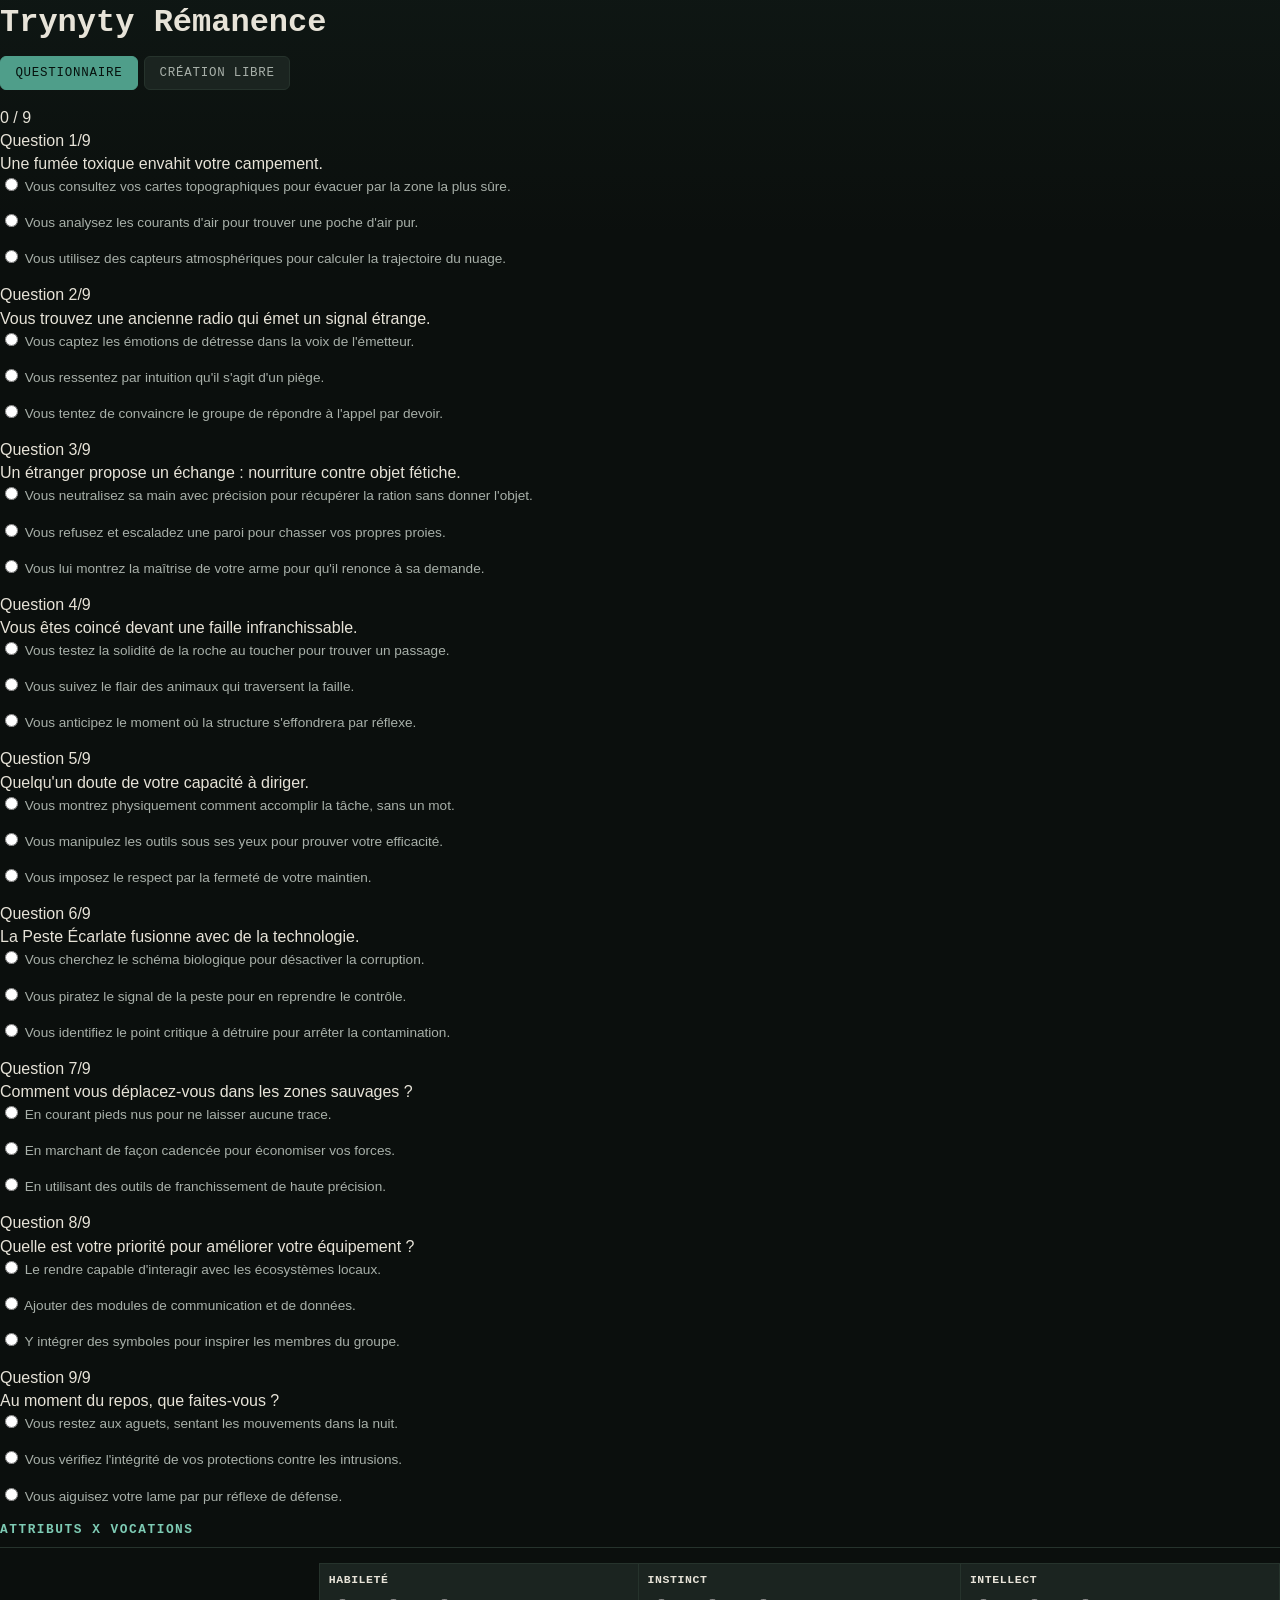
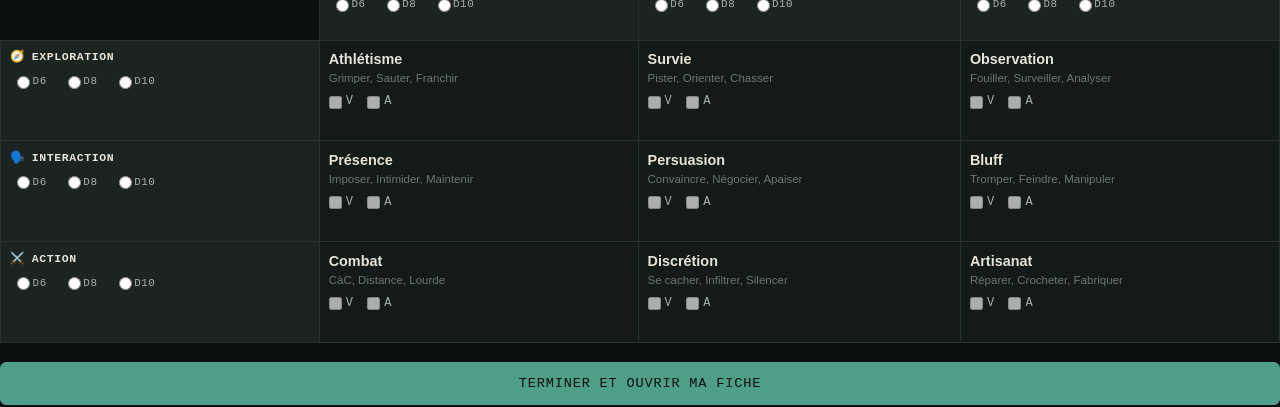
==== commit 6b86e20c: "Déplace l'application dans docs/outils pour le build mkdocs" ====
--- a/docs/outils/index.html
+++ b/docs/outils/index.html
@@ -1,2192 +1,45 @@
-<!DOCTYPE html>
+<!doctype html>
 <html lang="fr">
 <head>
     <meta charset="UTF-8">
     <meta name="viewport" content="width=device-width, initial-scale=1.0">
-    <title>Trinity — Feuille de Personnage</title>
-    <link href="https://fonts.googleapis.com/css2?family=Cinzel:wght@400;600;700&family=Inter:wght@300;400;500;600;700&display=swap" rel="stylesheet">
-    <style>
-        :root {
-            --crimson: #8B1A1A;
-            --crimson-light: #B83333;
-            --crimson-dark: #5C0F0F;
-            --amber: #D4A017;
-            --amber-light: #E8C547;
-            --slate-900: #0F172A;
-            --slate-800: #1E293B;
-            --slate-700: #334155;
-            --slate-600: #475569;
-            --slate-500: #64748B;
-            --slate-400: #94A3B8;
-            --slate-300: #CBD5E1;
-            --slate-200: #E2E8F0;
-            --slate-100: #F1F5F9;
-            --slate-50: #F8FAFC;
-            --white: #FFFFFF;
-            --shadow-sm: 0 1px 2px rgba(0,0,0,0.05);
-            --shadow: 0 4px 6px -1px rgba(0,0,0,0.1), 0 2px 4px -2px rgba(0,0,0,0.1);
-            --shadow-lg: 0 10px 15px -3px rgba(0,0,0,0.1), 0 4px 6px -4px rgba(0,0,0,0.1);
-            --shadow-crimson: 0 4px 14px rgba(139,26,26,0.3);
-        }
-
-        * { margin: 0; padding: 0; box-sizing: border-box; }
-
-        body {
-            font-family: 'Inter', sans-serif;
-            background: var(--slate-900);
-            color: var(--slate-200);
-            min-height: 100vh;
-            line-height: 1.6;
-        }
-
-        .app-header {
-            background: linear-gradient(135deg, var(--slate-900) 0%, var(--crimson-dark) 100%);
-            border-bottom: 2px solid var(--crimson);
-            padding: 1.5rem 2rem;
-            position: sticky;
-            top: 0;
-            z-index: 100;
-            backdrop-filter: blur(10px);
-        }
-
-        .header-content {
-            max-width: 1200px;
-            margin: 0 auto;
-            display: flex;
-            justify-content: space-between;
-            align-items: center;
-            flex-wrap: wrap;
-            gap: 1rem;
-        }
-
-        .logo {
-            font-family: 'Cinzel', serif;
-            font-size: 1.75rem;
-            font-weight: 700;
-            color: var(--amber);
-            text-shadow: 0 0 20px rgba(212,160,23,0.3);
-            letter-spacing: 2px;
-        }
-
-        .logo span { color: var(--crimson-light); }
-
-        .header-actions {
-            display: flex;
-            gap: 0.75rem;
-            flex-wrap: wrap;
-        }
-
-        .btn {
-            padding: 0.6rem 1.2rem;
-            border: none;
-            border-radius: 8px;
-            font-family: 'Inter', sans-serif;
-            font-size: 0.875rem;
-            font-weight: 600;
-            cursor: pointer;
-            transition: all 0.2s ease;
-            display: inline-flex;
-            align-items: center;
-            gap: 0.5rem;
-        }
-
-        .btn-primary {
-            background: var(--crimson);
-            color: var(--white);
-            box-shadow: var(--shadow-crimson);
-        }
-
-        .btn-primary:hover {
-            background: var(--crimson-light);
-            transform: translateY(-1px);
-            box-shadow: 0 6px 20px rgba(139,26,26,0.4);
-        }
-
-        .btn-secondary {
-            background: var(--slate-700);
-            color: var(--slate-200);
-            border: 1px solid var(--slate-600);
-        }
-
-        .btn-secondary:hover {
-            background: var(--slate-600);
-            border-color: var(--slate-500);
-        }
-
-        .btn-amber {
-            background: var(--amber);
-            color: var(--slate-900);
-        }
-
-        .btn-amber:hover {
-            background: var(--amber-light);
-        }
-
-        .btn-outline {
-            background: transparent;
-            color: var(--slate-300);
-            border: 1px solid var(--slate-600);
-        }
-
-        .btn-outline:hover {
-            border-color: var(--crimson-light);
-            color: var(--crimson-light);
-        }
-
-        .btn:disabled {
-            opacity: 0.5;
-            cursor: not-allowed;
-            transform: none !important;
-        }
-
-        .app-container {
-            max-width: 1200px;
-            margin: 0 auto;
-            padding: 2rem;
-        }
-
-        .section {
-            background: var(--slate-800);
-            border-radius: 12px;
-            border: 1px solid var(--slate-700);
-            margin-bottom: 2rem;
-            overflow: hidden;
-        }
-
-        .section-header {
-            background: linear-gradient(90deg, var(--crimson-dark) 0%, transparent 100%);
-            padding: 1.25rem 1.5rem;
-            border-bottom: 1px solid var(--slate-700);
-            display: flex;
-            justify-content: space-between;
-            align-items: center;
-            flex-wrap: wrap;
-            gap: 1rem;
-        }
-
-        .section-title {
-            font-family: 'Cinzel', serif;
-            font-size: 1.25rem;
-            font-weight: 600;
-            color: var(--amber);
-            display: flex;
-            align-items: center;
-            gap: 0.75rem;
-        }
-
-        .section-title .icon {
-            width: 32px;
-            height: 32px;
-            background: var(--crimson);
-            border-radius: 8px;
-            display: flex;
-            align-items: center;
-            justify-content: center;
-            font-size: 1rem;
-        }
-
-        .section-body {
-            padding: 1.5rem;
-        }
-
-        .tabs {
-            display: flex;
-            gap: 0.25rem;
-            padding: 0 1.5rem;
-            border-bottom: 1px solid var(--slate-700);
-            background: var(--slate-800);
-        }
-
-        .tab {
-            padding: 0.875rem 1.5rem;
-            background: none;
-            border: none;
-            border-bottom: 3px solid transparent;
-            color: var(--slate-400);
-            font-family: 'Inter', sans-serif;
-            font-size: 0.875rem;
-            font-weight: 600;
-            cursor: pointer;
-            transition: all 0.2s;
-            position: relative;
-            top: 1px;
-        }
-
-        .tab:hover { color: var(--slate-200); }
-
-        .tab.active {
-            color: var(--amber);
-            border-bottom-color: var(--amber);
-        }
-
-        .tab-content { display: none; }
-        .tab-content.active { display: block; }
-
-        .form-group {
-            margin-bottom: 1.25rem;
-        }
-
-        .form-label {
-            display: block;
-            font-size: 0.875rem;
-            font-weight: 600;
-            color: var(--slate-300);
-            margin-bottom: 0.5rem;
-        }
-
-        .form-label .hint {
-            font-weight: 400;
-            color: var(--slate-500);
-            font-size: 0.8rem;
-        }
-
-        .form-input,
-        .form-textarea,
-        .form-select {
-            width: 100%;
-            padding: 0.75rem 1rem;
-            background: var(--slate-900);
-            border: 1px solid var(--slate-600);
-            border-radius: 8px;
-            color: var(--slate-200);
-            font-family: 'Inter', sans-serif;
-            font-size: 0.9375rem;
-            transition: all 0.2s;
-        }
-
-        .form-input:focus,
-        .form-textarea:focus,
-        .form-select:focus {
-            outline: none;
-            border-color: var(--crimson-light);
-            box-shadow: 0 0 0 3px rgba(139,26,26,0.15);
-        }
-
-        .form-textarea {
-            min-height: 100px;
-            resize: vertical;
-        }
-
-        .form-row {
-            display: grid;
-            grid-template-columns: repeat(auto-fit, minmax(250px, 1fr));
-            gap: 1rem;
-        }
-
-        .dice-selector {
-            display: flex;
-            gap: 0.75rem;
-            flex-wrap: wrap;
-        }
-
-        .dice-option {
-            position: relative;
-        }
-
-        .dice-option input {
-            position: absolute;
-            opacity: 0;
-        }
-
-        .dice-option label {
-            display: flex;
-            flex-direction: column;
-            align-items: center;
-            gap: 0.5rem;
-            padding: 1rem 1.5rem;
-            background: var(--slate-900);
-            border: 2px solid var(--slate-600);
-            border-radius: 10px;
-            cursor: pointer;
-            transition: all 0.2s;
-            min-width: 80px;
-        }
-
-        .dice-option label:hover {
-            border-color: var(--slate-500);
-        }
-
-        .dice-option input:checked + label {
-            border-color: var(--crimson);
-            background: rgba(139,26,26,0.1);
-            box-shadow: var(--shadow-crimson);
-        }
-
-        .dice-icon {
-            font-size: 1.5rem;
-            font-weight: 700;
-        }
-
-        .dice-label {
-            font-size: 0.75rem;
-            color: var(--slate-400);
-            text-transform: uppercase;
-            letter-spacing: 1px;
-        }
-
-        .affinity-grid {
-            display: grid;
-            grid-template-columns: repeat(auto-fit, minmax(280px, 1fr));
-            gap: 1rem;
-        }
-
-        .affinity-card {
-            background: var(--slate-900);
-            border: 2px solid var(--slate-600);
-            border-radius: 12px;
-            padding: 1.5rem;
-            cursor: pointer;
-            transition: all 0.3s ease;
-            position: relative;
-            overflow: hidden;
-        }
-
-        .affinity-card::before {
-            content: '';
-            position: absolute;
-            top: 0;
-            left: 0;
-            right: 0;
-            height: 4px;
-            background: var(--slate-600);
-            transition: background 0.3s;
-        }
-
-        .affinity-card:hover {
-            border-color: var(--slate-500);
-            transform: translateY(-2px);
-            box-shadow: var(--shadow-lg);
-        }
-
-        .affinity-card.selected {
-            border-color: var(--crimson);
-            background: rgba(139,26,26,0.08);
-        }
-
-        .affinity-card.selected::before {
-            background: var(--crimson);
-        }
-
-        .affinity-card .card-title {
-            font-family: 'Cinzel', serif;
-            font-size: 1.1rem;
-            font-weight: 600;
-            color: var(--amber);
-            margin-bottom: 0.5rem;
-        }
-
-        .affinity-card .card-subtitle {
-            font-size: 0.875rem;
-            color: var(--crimson-light);
-            font-weight: 600;
-            margin-bottom: 0.75rem;
-            text-transform: uppercase;
-            letter-spacing: 1px;
-        }
-
-        .affinity-card .card-desc {
-            font-size: 0.875rem;
-            color: var(--slate-400);
-            line-height: 1.6;
-        }
-
-        .affinity-card .check-indicator {
-            position: absolute;
-            top: 1rem;
-            right: 1rem;
-            width: 24px;
-            height: 24px;
-            border: 2px solid var(--slate-600);
-            border-radius: 50%;
-            display: flex;
-            align-items: center;
-            justify-content: center;
-            font-size: 0.875rem;
-            color: transparent;
-            transition: all 0.2s;
-        }
-
-        .affinity-card.selected .check-indicator {
-            background: var(--crimson);
-            border-color: var(--crimson);
-            color: var(--white);
-        }
-
-        .question-card {
-            background: var(--slate-900);
-            border: 1px solid var(--slate-700);
-            border-radius: 10px;
-            padding: 1.5rem;
-            margin-bottom: 1rem;
-            transition: all 0.3s;
-        }
-
-        .question-card.answered {
-            border-color: var(--crimson);
-            background: rgba(139,26,26,0.05);
-        }
-
-        .question-number {
-            display: inline-block;
-            background: var(--crimson);
-            color: var(--white);
-            font-size: 0.75rem;
-            font-weight: 700;
-            padding: 0.25rem 0.75rem;
-            border-radius: 20px;
-            margin-bottom: 0.75rem;
-        }
-
-        .question-text {
-            font-size: 1rem;
-            font-weight: 500;
-            color: var(--slate-200);
-            margin-bottom: 1rem;
-        }
-
-        .answers {
-            display: flex;
-            flex-direction: column;
-            gap: 0.5rem;
-        }
-
-        .answer-option {
-            display: flex;
-            align-items: flex-start;
-            gap: 0.75rem;
-            padding: 0.875rem 1rem;
-            background: var(--slate-800);
-            border: 1px solid var(--slate-700);
-            border-radius: 8px;
-            cursor: pointer;
-            transition: all 0.2s;
-        }
-
-        .answer-option:hover {
-            border-color: var(--slate-500);
-            background: var(--slate-700);
-        }
-
-        .answer-option.selected {
-            border-color: var(--crimson);
-            background: rgba(139,26,26,0.1);
-        }
-
-        .answer-option input {
-            margin-top: 0.2rem;
-            accent-color: var(--crimson);
-        }
-
-        .answer-text {
-            font-size: 0.9375rem;
-            color: var(--slate-300);
-        }
-
-        .answer-code {
-            font-size: 0.75rem;
-            color: var(--slate-500);
-            font-family: monospace;
-            margin-top: 0.25rem;
-        }
-
-        .score-bar {
-            display: flex;
-            gap: 1.5rem;
-            justify-content: center;
-            padding: 1.5rem;
-            background: var(--slate-900);
-            border-radius: 10px;
-            margin: 1.5rem 0;
-        }
-
-        .score-item {
-            text-align: center;
-        }
-
-        .score-value {
-            font-family: 'Cinzel', serif;
-            font-size: 2.5rem;
-            font-weight: 700;
-            color: var(--amber);
-        }
-
-        .score-label {
-            font-size: 0.875rem;
-            color: var(--slate-400);
-            text-transform: uppercase;
-            letter-spacing: 1px;
-            margin-top: 0.25rem;
-        }
-
-        .score-result {
-            margin-top: 0.5rem;
-            font-size: 0.875rem;
-            font-weight: 600;
-            color: var(--crimson-light);
-        }
-
-        .matrix-container {
-            overflow-x: auto;
-        }
-
-        .matrix-table {
-            width: 100%;
-            border-collapse: separate;
-            border-spacing: 0.5rem;
-        }
-
-        .matrix-header {
-            text-align: center;
-            padding: 0.75rem;
-            font-size: 0.875rem;
-            font-weight: 600;
-            color: var(--slate-400);
-            text-transform: uppercase;
-            letter-spacing: 1px;
-        }
-
-        .matrix-row-header {
-            padding: 0.75rem 1rem;
-            font-size: 0.875rem;
-            font-weight: 600;
-            color: var(--amber);
-            text-transform: uppercase;
-            letter-spacing: 1px;
-            text-align: right;
-        }
-
-        .matrix-cell {
-            background: var(--slate-900);
-            border: 2px solid var(--slate-700);
-            border-radius: 10px;
-            padding: 1rem;
-            text-align: center;
-            cursor: pointer;
-            transition: all 0.2s;
-            min-width: 120px;
-        }
-
-        .matrix-cell:hover {
-            border-color: var(--slate-500);
-        }
-
-        .matrix-cell.selected {
-            border-color: var(--crimson);
-            background: rgba(139,26,26,0.1);
-            box-shadow: var(--shadow-crimson);
-        }
-
-        .matrix-cell .cell-name {
-            font-weight: 600;
-            color: var(--slate-200);
-            font-size: 0.9375rem;
-        }
-
-        .matrix-cell .cell-level {
-            font-size: 1.5rem;
-            font-weight: 700;
-            color: var(--amber);
-            margin-top: 0.5rem;
-        }
-
-        .matrix-cell .cell-threshold {
-            font-size: 0.75rem;
-            color: var(--slate-500);
-            margin-top: 0.25rem;
-        }
-
-        .skill-list {
-            display: grid;
-            gap: 0.75rem;
-        }
-
-        .skill-item {
-            display: flex;
-            align-items: center;
-            gap: 1rem;
-            padding: 0.875rem 1rem;
-            background: var(--slate-900);
-            border: 1px solid var(--slate-700);
-            border-radius: 8px;
-        }
-
-        .skill-name {
-            flex: 1;
-            font-weight: 500;
-            color: var(--slate-200);
-        }
-
-        .skill-vocation {
-            font-size: 0.75rem;
-            color: var(--slate-500);
-            text-transform: uppercase;
-            letter-spacing: 1px;
-        }
-
-        .skill-attribute {
-            font-size: 0.75rem;
-            color: var(--amber);
-            text-transform: uppercase;
-            letter-spacing: 1px;
-        }
-
-        .skill-level {
-            display: flex;
-            gap: 0.25rem;
-        }
-
-        .level-dot {
-            width: 12px;
-            height: 12px;
-            border-radius: 50%;
-            border: 2px solid var(--slate-600);
-            background: transparent;
-            cursor: pointer;
-            transition: all 0.2s;
-        }
-
-        .level-dot.filled {
-            background: var(--crimson);
-            border-color: var(--crimson);
-            box-shadow: 0 0 6px rgba(139,26,26,0.5);
-        }
-
-        .level-dot:hover {
-            border-color: var(--crimson-light);
-        }
-
-        .spec-grid {
-            display: grid;
-            grid-template-columns: repeat(auto-fit, minmax(200px, 1fr));
-            gap: 0.75rem;
-        }
-
-        .spec-item {
-            display: flex;
-            align-items: center;
-            gap: 0.75rem;
-            padding: 0.75rem 1rem;
-            background: var(--slate-900);
-            border: 1px solid var(--slate-700);
-            border-radius: 8px;
-            cursor: pointer;
-            transition: all 0.2s;
-        }
-
-        .spec-item:hover {
-            border-color: var(--slate-500);
-        }
-
-        .spec-item.selected {
-            border-color: var(--amber);
-            background: rgba(212,160,23,0.1);
-        }
-
-        .spec-checkbox {
-            width: 20px;
-            height: 20px;
-            border: 2px solid var(--slate-600);
-            border-radius: 4px;
-            display: flex;
-            align-items: center;
-            justify-content: center;
-            font-size: 0.75rem;
-            color: transparent;
-            transition: all 0.2s;
-            flex-shrink: 0;
-        }
-
-        .spec-item.selected .spec-checkbox {
-            background: var(--amber);
-            border-color: var(--amber);
-            color: var(--slate-900);
-        }
-
-        .spec-name {
-            font-size: 0.875rem;
-            color: var(--slate-300);
-        }
-
-        @media print {
-            body {
-                background: white !important;
-                color: black !important;
-            }
-
-            .app-header,
-            .tabs,
-            .btn,
-            .no-print {
-                display: none !important;
-            }
-
-            .section {
-                border: 1px solid #ccc;
-                break-inside: avoid;
-                page-break-inside: avoid;
-            }
-
-            .section-header {
-                background: #f5f5f5 !important;
-                color: black !important;
-            }
-
-            .section-title {
-                color: #333 !important;
-            }
-
-            .matrix-cell,
-            .skill-item,
-            .spec-item,
-            .question-card,
-            .affinity-card {
-                background: white !important;
-                border-color: #ccc !important;
-                color: black !important;
-            }
-
-            .form-input,
-            .form-textarea,
-            .form-select {
-                background: white !important;
-                border-color: #ccc !important;
-                color: black !important;
-            }
-        }
-
-        @media (max-width: 768px) {
-            .app-container { padding: 1rem; }
-            .header-content { flex-direction: column; align-items: flex-start; }
-            .logo { font-size: 1.5rem; }
-            .score-bar { flex-direction: column; gap: 1rem; }
-            .form-row { grid-template-columns: 1fr; }
-            .affinity-grid { grid-template-columns: 1fr; }
-            .matrix-table { font-size: 0.875rem; }
-            .matrix-cell { min-width: 80px; padding: 0.75rem; }
-        }
-
-        .hidden { display: none !important; }
-
-        .toast-container {
-            position: fixed;
-            bottom: 2rem;
-            right: 2rem;
-            z-index: 1000;
-            display: flex;
-            flex-direction: column;
-            gap: 0.5rem;
-        }
-
-        .toast {
-            padding: 1rem 1.5rem;
-            background: var(--slate-800);
-            border: 1px solid var(--slate-600);
-            border-radius: 10px;
-            color: var(--slate-200);
-            font-size: 0.875rem;
-            box-shadow: var(--shadow-lg);
-            animation: slideIn 0.3s ease;
-            max-width: 400px;
-        }
-
-        .toast.success { border-color: #22c55e; }
-        .toast.error { border-color: var(--crimson); }
-        .toast.info { border-color: var(--amber); }
-
-        @keyframes slideIn {
-            from { transform: translateX(100%); opacity: 0; }
-            to { transform: translateX(0); opacity: 1; }
-        }
-
-        @keyframes slideOut {
-            from { transform: translateX(0); opacity: 1; }
-            to { transform: translateX(100%); opacity: 0; }
-        }
-
-        .progress-container {
-            width: 100%;
-            height: 6px;
-            background: var(--slate-700);
-            border-radius: 3px;
-            overflow: hidden;
-            margin: 1rem 0;
-        }
-
-        .progress-bar {
-            height: 100%;
-            background: linear-gradient(90deg, var(--crimson) 0%, var(--amber) 100%);
-            border-radius: 3px;
-            transition: width 0.5s ease;
-        }
-
-        .badge {
-            display: inline-flex;
-            align-items: center;
-            gap: 0.25rem;
-            padding: 0.25rem 0.75rem;
-            background: var(--slate-700);
-            border-radius: 20px;
-            font-size: 0.75rem;
-            font-weight: 600;
-            color: var(--slate-300);
-        }
-
-        .badge.crimson { background: var(--crimson); color: var(--white); }
-        .badge.amber { background: var(--amber); color: var(--slate-900); }
-
-        .info-box {
-            background: rgba(212,160,23,0.1);
-            border: 1px solid var(--amber);
-            border-radius: 8px;
-            padding: 1rem 1.25rem;
-            margin-bottom: 1.5rem;
-            font-size: 0.9375rem;
-            color: var(--slate-300);
-        }
-
-        .info-box strong {
-            color: var(--amber);
-        }
-
-        .divider {
-            height: 1px;
-            background: linear-gradient(90deg, transparent 0%, var(--slate-600) 50%, transparent 100%);
-            margin: 1.5rem 0;
-        }
-
-        .summary-grid {
-            display: grid;
-            grid-template-columns: repeat(auto-fit, minmax(200px, 1fr));
-            gap: 1rem;
-        }
-
-        .summary-card {
-            background: var(--slate-900);
-            border: 1px solid var(--slate-700);
-            border-radius: 10px;
-            padding: 1.25rem;
-            text-align: center;
-        }
-
-        .summary-card .summary-icon {
-            font-size: 2rem;
-            margin-bottom: 0.5rem;
-        }
-
-        .summary-card .summary-value {
-            font-family: 'Cinzel', serif;
-            font-size: 1.5rem;
-            font-weight: 700;
-            color: var(--amber);
-        }
-
-        .summary-card .summary-label {
-            font-size: 0.875rem;
-            color: var(--slate-400);
-            margin-top: 0.25rem;
-        }
-    </style>
+    <title>Trynyty — Création de personnage</title>
+    <link rel="stylesheet" href="css/base.css">
 </head>
 <body>
-    <header class="app-header">
-        <div class="header-content">
-            <div class="logo">TRINITY <span>&#9876;</span></div>
-            <div class="header-actions">
-                <button class="btn btn-secondary" onclick="app.newCharacter()">&#128260; Nouveau</button>
-                <button class="btn btn-secondary" onclick="app.loadJSON()">&#128194; Charger JSON</button>
-                <button class="btn btn-secondary" onclick="app.saveJSON()">&#128190; Sauvegarder JSON</button>
-                <button class="btn btn-amber" onclick="app.printSheet()">&#128424; Imprimer / PDF</button>
-            </div>
-        </div>
+    <header>
+        <h1>Trynyty <span class="sous-titre">Rémanence</span></h1>
     </header>
 
-    <div class="app-container">
-        <!-- IDENTITÉ -->
-        <div class="section">
-            <div class="section-header">
-                <div class="section-title">
-                    <div class="icon">&#128100;</div>
-                    Identité
+    <main>
+        <nav id="onglets-methode" class="onglets">
+            <button class="onglet actif" data-onglet="questionnaire">Questionnaire</button>
+            <button class="onglet" data-onglet="creation-libre">Création libre</button>
+        </nav>
+
+        <div id="contenus-methode">
+            <section class="onglet-contenu actif" id="onglet-questionnaire">
+                <div class="entete-section">
+                    <span id="questionnaire-progression">0 / 9</span>
+                    <span id="questionnaire-resultat"></span>
                 </div>
-            </div>
-            <div class="section-body">
-                <div class="form-row">
-                    <div class="form-group">
-                        <label class="form-label">Nom du personnage</label>
-                        <input type="text" class="form-input" id="char-name" placeholder="Nom du survivant...">
-                    </div>
-                    <div class="form-group">
-                        <label class="form-label">Joueur</label>
-                        <input type="text" class="form-input" id="player-name" placeholder="Ton nom...">
-                    </div>
-                </div>
-                <div class="form-row">
-                    <div class="form-group">
-                        <label class="form-label">Concept <span class="hint">— En une phrase, qui es-tu ?</span></label>
-                        <input type="text" class="form-input" id="char-concept" placeholder="Ex: Ancien marine devenu guide des terres noyées...">
-                    </div>
-                </div>
-            </div>
+                <div id="questionnaire-conteneur"></div>
+            </section>
+
+            <section class="onglet-contenu" id="onglet-creation-libre">
+                <h2>Affinité</h2>
+                <div id="selecteur-affinite" class="affinite-groupe"></div>
+            </section>
         </div>
 
-        <!-- TABS NAVIGATION -->
-        <div class="tabs no-print">
-            <button class="tab active" data-tab="questionnaire" onclick="app.switchTab('questionnaire')">&#127917; Questionnaire</button>
-            <button class="tab" data-tab="matrix" onclick="app.switchTab('matrix')">&#9889; Matrice 3×3</button>
-            <button class="tab" data-tab="affinities" onclick="app.switchTab('affinities')">&#128293; Affinités</button>
-            <button class="tab" data-tab="sheet" onclick="app.switchTab('sheet')">&#128203; Fiche Complète</button>
-            <button class="tab" data-tab="portrait" onclick="app.switchTab('portrait')">&#127912; Portrait IA</button>
-        </div>
+        <section>
+            <h2>Attributs x Vocations</h2>
+            <div id="tableau-competences"></div>
+        </section>
 
-        <!-- QUESTIONNAIRE TAB -->
-        <div id="tab-questionnaire" class="tab-content active">
-            <div class="section">
-                <div class="section-header">
-                    <div class="section-title">
-                        <div class="icon">&#127917;</div>
-                        Questionnaire de Profil
-                    </div>
-                    <button class="btn btn-outline" onclick="app.skipQuestionnaire()">&#9197; Passer le questionnaire</button>
-                </div>
-                <div class="section-body">
-                    <div class="info-box">
-                        <strong>Comment ça marche :</strong> Réponds aux 9 questions en choisissant la réaction qui correspond le mieux à ton personnage. Les codes <code>[A-B-C]</code> comptent pour ton Affinité, ta Vocation et ton Attribut. Tu peux aussi passer cette étape et aller directement à la matrice.
-                    </div>
+        <button id="bouton-terminer">Terminer et ouvrir ma fiche</button>
+    </main>
 
-                    <div class="progress-container">
-                        <div class="progress-bar" id="quiz-progress" style="width: 0%"></div>
-                    </div>
-
-                    <div class="score-bar">
-                        <div class="score-item">
-                            <div class="score-value" id="score-a">0</div>
-                            <div class="score-label">Affinité (A)</div>
-                            <div class="score-result" id="result-a">—</div>
-                        </div>
-                        <div class="score-item">
-                            <div class="score-value" id="score-b">0</div>
-                            <div class="score-label">Vocation (B)</div>
-                            <div class="score-result" id="result-b">—</div>
-                        </div>
-                        <div class="score-item">
-                            <div class="score-value" id="score-c">0</div>
-                            <div class="score-label">Attribut (C)</div>
-                            <div class="score-result" id="result-c">—</div>
-                        </div>
-                    </div>
-
-                    <div id="questions-container"></div>
-
-                    <div class="divider"></div>
-
-                    <div style="text-align: center;">
-                        <button class="btn btn-primary" id="btn-apply-quiz" onclick="app.applyQuizResults()" disabled>
-                            &#10024; Appliquer les résultats à la fiche
-                        </button>
-                    </div>
-                </div>
-            </div>
-        </div>
-
-        <!-- MATRIX TAB -->
-        <div id="tab-matrix" class="tab-content">
-            <div class="section">
-                <div class="section-header">
-                    <div class="section-title">
-                        <div class="icon">&#9889;</div>
-                        Matrice 3×3 — L'Inné & L'Acquis
-                    </div>
-                </div>
-                <div class="section-body">
-                    <div class="info-box">
-                        <strong>Instructions :</strong> Attribue un dé <strong>Fort (d10)</strong>, <strong>Moyen (d8)</strong> et <strong>Faible (d6)</strong> à tes 3 Attributs, puis à tes 3 Vocations. Les cases croisées donnent le niveau de chaque compétence.
-                    </div>
-
-                    <h3 style="font-family: Cinzel; color: var(--amber); margin-bottom: 1rem;">&#127922; Attributs (L'Inné)</h3>
-                    <div class="form-row" style="margin-bottom: 2rem;">
-                        <div class="form-group">
-                            <label class="form-label">Habileté <span class="hint">— Corps, précision, mouvement</span></label>
-                            <div class="dice-selector" id="attr-habileté"></div>
-                        </div>
-                        <div class="form-group">
-                            <label class="form-label">Instinct <span class="hint">— Survie, réflexes, lien au vivant</span></label>
-                            <div class="dice-selector" id="attr-instinct"></div>
-                        </div>
-                        <div class="form-group">
-                            <label class="form-label">Intellect <span class="hint">— Analyse, technique, réflexion</span></label>
-                            <div class="dice-selector" id="attr-intellect"></div>
-                        </div>
-                    </div>
-
-                    <h3 style="font-family: Cinzel; color: var(--amber); margin-bottom: 1rem;">&#127922; Vocations (L'Acquis)</h3>
-                    <div class="form-row" style="margin-bottom: 2rem;">
-                        <div class="form-group">
-                            <label class="form-label">Exploration <span class="hint">— Maîtrise du milieu</span></label>
-                            <div class="dice-selector" id="voc-exploration"></div>
-                        </div>
-                        <div class="form-group">
-                            <label class="form-label">Interaction <span class="hint">— Rapports sociaux</span></label>
-                            <div class="dice-selector" id="voc-interaction"></div>
-                        </div>
-                        <div class="form-group">
-                            <label class="form-label">Action <span class="hint">— Intervention physique</span></label>
-                            <div class="dice-selector" id="voc-action"></div>
-                        </div>
-                    </div>
-
-                    <div class="divider"></div>
-
-                    <h3 style="font-family: Cinzel; color: var(--amber); margin-bottom: 1rem;">&#128202; Matrice des Compétences</h3>
-                    <div class="matrix-container">
-                        <table class="matrix-table">
-                            <thead>
-                                <tr>
-                                    <th></th>
-                                    <th class="matrix-header">Habileté</th>
-                                    <th class="matrix-header">Instinct</th>
-                                    <th class="matrix-header">Intellect</th>
-                                </tr>
-                            </thead>
-                            <tbody id="matrix-body"></tbody>
-                        </table>
-                    </div>
-                </div>
-            </div>
-        </div>
-
-        <!-- AFFINITIES TAB -->
-        <div id="tab-affinities" class="tab-content">
-            <div class="section">
-                <div class="section-header">
-                    <div class="section-title">
-                        <div class="icon">&#128293;</div>
-                        Affinité — Ta philosophie de survie
-                    </div>
-                </div>
-                <div class="section-body">
-                    <div class="info-box">
-                        <strong>Choisis une voie :</strong> Ton affinité définit ta relation au monde et débloque des capacités uniques. Clique sur une carte pour la sélectionner.
-                    </div>
-
-                    <div class="affinity-grid" id="affinity-grid"></div>
-
-                    <div class="divider"></div>
-
-                    <h3 style="font-family: Cinzel; color: var(--amber); margin-bottom: 1rem;">&#11088; Spécialisations</h3>
-                    <div class="spec-grid" id="spec-grid"></div>
-                </div>
-            </div>
-        </div>
-
-        <!-- FULL SHEET TAB -->
-        <div id="tab-sheet" class="tab-content">
-            <div class="section">
-                <div class="section-header">
-                    <div class="section-title">
-                        <div class="icon">&#128203;</div>
-                        Fiche de Personnage Complète
-                    </div>
-                </div>
-                <div class="section-body">
-                    <div class="summary-grid" style="margin-bottom: 1.5rem;">
-                        <div class="summary-card">
-                            <div class="summary-icon">&#127917;</div>
-                            <div class="summary-value" id="summary-name">—</div>
-                            <div class="summary-label">Personnage</div>
-                        </div>
-                        <div class="summary-card">
-                            <div class="summary-icon">&#128293;</div>
-                            <div class="summary-value" id="summary-affinity">—</div>
-                            <div class="summary-label">Affinité</div>
-                        </div>
-                        <div class="summary-card">
-                            <div class="summary-icon">&#9889;</div>
-                            <div class="summary-value" id="summary-vocation">—</div>
-                            <div class="summary-label">Vocation forte</div>
-                        </div>
-                        <div class="summary-card">
-                            <div class="summary-icon">&#127922;</div>
-                            <div class="summary-value" id="summary-attribute">—</div>
-                            <div class="summary-label">Attribut fort</div>
-                        </div>
-                    </div>
-
-                    <div class="divider"></div>
-
-                    <h3 style="font-family: Cinzel; color: var(--amber); margin-bottom: 1rem;">&#127922; Attributs & Vocations</h3>
-                    <div class="form-row" style="margin-bottom: 1.5rem;">
-                        <div class="form-group">
-                            <label class="form-label">Habileté</label>
-                            <input type="text" class="form-input" id="sheet-attr-habileté" readonly>
-                        </div>
-                        <div class="form-group">
-                            <label class="form-label">Instinct</label>
-                            <input type="text" class="form-input" id="sheet-attr-instinct" readonly>
-                        </div>
-                        <div class="form-group">
-                            <label class="form-label">Intellect</label>
-                            <input type="text" class="form-input" id="sheet-attr-intellect" readonly>
-                        </div>
-                    </div>
-                    <div class="form-row" style="margin-bottom: 1.5rem;">
-                        <div class="form-group">
-                            <label class="form-label">Exploration</label>
-                            <input type="text" class="form-input" id="sheet-voc-exploration" readonly>
-                        </div>
-                        <div class="form-group">
-                            <label class="form-label">Interaction</label>
-                            <input type="text" class="form-input" id="sheet-voc-interaction" readonly>
-                        </div>
-                        <div class="form-group">
-                            <label class="form-label">Action</label>
-                            <input type="text" class="form-input" id="sheet-voc-action" readonly>
-                        </div>
-                    </div>
-
-                    <div class="divider"></div>
-
-                    <h3 style="font-family: Cinzel; color: var(--amber); margin-bottom: 1rem;">&#128202; Compétences</h3>
-                    <div class="skill-list" id="sheet-skills"></div>
-
-                    <div class="divider"></div>
-
-                    <h3 style="font-family: Cinzel; color: var(--amber); margin-bottom: 1rem;">&#128221; Notes & Histoire</h3>
-                    <div class="form-group">
-                        <label class="form-label">Relique de l'Ancien Monde <span class="hint">— Quel objet gardes-tu ?</span></label>
-                        <textarea class="form-textarea" id="sheet-relic" placeholder="Décris l'objet que tu transportes malgré tout..."></textarea>
-                    </div>
-                    <div class="form-group">
-                        <label class="form-label">Histoire <span class="hint">— Qui étais-tu avant ? Qui es-tu devenu ?</span></label>
-                        <textarea class="form-textarea" id="sheet-story" placeholder="Ton passé, tes motivations, tes peurs..."></textarea>
-                    </div>
-                    <div class="form-group">
-                        <label class="form-label">Liens avec le groupe <span class="hint">— Comment les autres te voient-ils ?</span></label>
-                        <textarea class="form-textarea" id="sheet-bonds" placeholder="Tes relations avec les autres survivants..."></textarea>
-                    </div>
-                </div>
-            </div>
-        </div>
-
-        <!-- PORTRAIT TAB -->
-        <div id="tab-portrait" class="tab-content">
-            <div class="section">
-                <div class="section-header">
-                    <div class="section-title">
-                        <div class="icon">&#127912;</div>
-                        Portrait IA — Générateur de Prompt
-                    </div>
-                </div>
-                <div class="section-body">
-                    <div class="info-box">
-                        <strong>Comment ça marche :</strong> Choisis un genre et 2 à 3 traits de caractère : ils feront apparaître des suggestions de traits physiques (repérables par <span class="badge amber" style="padding:0.15rem 0.5rem;">suggéré</span>). Sélectionne ensuite 2 à 4 traits physiques, puis génère un prompt prêt à copier dans Gemini, Copilot ou ChatGPT pour obtenir une image.
-                    </div>
-
-                    <h3 style="font-family: Cinzel; color: var(--amber); margin-bottom: 1rem;">&#9878;&#65039; Genre</h3>
-                    <div class="spec-grid" id="portrait-gender" style="margin-bottom: 2rem;"></div>
-
-                    <h3 style="font-family: Cinzel; color: var(--amber); margin-bottom: 1rem;">&#127917; Traits de caractère <span class="hint">— choisis-en 2 ou 3</span></h3>
-                    <div class="spec-grid" id="portrait-personality" style="margin-bottom: 2rem;"></div>
-
-                    <div class="divider"></div>
-
-                    <h3 style="font-family: Cinzel; color: var(--amber); margin-bottom: 1rem;">&#128100; Traits physiques <span class="hint">— choisis-en 2 à 4, les suggestions dépendent de ton caractère et de ton affinité</span></h3>
-                    <div id="portrait-physical"></div>
-
-                    <div class="divider"></div>
-
-                    <div style="text-align: center; margin-bottom: 1.5rem;">
-                        <button class="btn btn-primary" onclick="app.generateImagePrompt()">
-                            &#10024; Générer le prompt image
-                        </button>
-                    </div>
-
-                    <div class="form-group">
-                        <label class="form-label">Prompt généré <span class="hint">— copie-le dans ton générateur d'image préféré</span></label>
-                        <textarea class="form-textarea" id="portrait-prompt-output" readonly style="min-height: 220px;" placeholder="Clique sur « Générer le prompt image » une fois ton genre, ton caractère et tes traits physiques choisis..."></textarea>
-                        <div style="margin-top: 0.75rem;">
-                            <button class="btn btn-secondary" onclick="app.copyPrompt()">&#128203; Copier le prompt</button>
-                        </div>
-                    </div>
-                </div>
-            </div>
-        </div>
-    </div>
-
-    <div class="toast-container" id="toast-container"></div>
-
-<script>
-        const DATA = {
-            questions: [
-                {
-                    id: 1,
-                    text: "Une fumée toxique envahit votre campement.",
-                    answers: [
-                        { text: "Vous analysez les courants d'air pour trouver une poche d'air pur.", code: [1, 1, 3] },
-                        { text: "Vous consultez vos cartes topographiques pour évacuer par la zone la plus sûre.", code: [2, 1, 3] },
-                        { text: "Vous utilisez des capteurs atmosphériques pour calculer la trajectoire du nuage.", code: [3, 1, 3] }
-                    ]
-                },
-                {
-                    id: 2,
-                    text: "Vous trouvez une ancienne radio qui émet un signal étrange.",
-                    answers: [
-                        { text: "Vous captez les émotions de détresse dans la voix de l'émetteur.", code: [1, 2, 2] },
-                        { text: "Vous tentez de convaincre le groupe de répondre à l'appel par devoir.", code: [2, 2, 2] },
-                        { text: "Vous ressentez par intuition qu'il s'agit d'un piège.", code: [3, 2, 2] }
-                    ]
-                },
-                {
-                    id: 3,
-                    text: "Un étranger propose un échange : nourriture contre objet fétiche.",
-                    answers: [
-                        { text: "Vous refusez et escaladez une paroi pour chasser vos propres proies.", code: [1, 3, 1] },
-                        { text: "Vous lui montrez la maîtrise de votre arme pour qu'il renonce à sa demande.", code: [2, 3, 1] },
-                        { text: "Vous neutralisez sa main avec précision pour récupérer la ration sans donner l'objet.", code: [3, 3, 1] }
-                    ]
-                },
-                {
-                    id: 4,
-                    text: "Vous êtes coincé devant une faille infranchissable.",
-                    answers: [
-                        { text: "Vous testez la solidité de la roche au toucher pour trouver un passage.", code: [2, 1, 2] },
-                        { text: "Vous suivez le flair des animaux qui traversent la faille.", code: [1, 1, 2] },
-                        { text: "Vous anticipez le moment où la structure s'effondrera par réflexe.", code: [3, 1, 2] }
-                    ]
-                },
-                {
-                    id: 5,
-                    text: "Quelqu'un doute de votre capacité à diriger.",
-                    answers: [
-                        { text: "Vous imposez le respect par la fermeté de votre maintien.", code: [2, 2, 1] },
-                        { text: "Vous montrez physiquement comment accomplir la tâche, sans un mot.", code: [1, 2, 1] },
-                        { text: "Vous manipulez les outils sous ses yeux pour prouver votre efficacité.", code: [3, 2, 1] }
-                    ]
-                },
-                {
-                    id: 6,
-                    text: "La Peste Écarlate fusionne avec de la technologie.",
-                    answers: [
-                        { text: "Vous identifiez le point critique à détruire pour arrêter la contamination.", code: [2, 3, 3] },
-                        { text: "Vous cherchez le schéma biologique pour désactiver la corruption.", code: [1, 3, 3] },
-                        { text: "Vous piratez le signal de la peste pour en reprendre le contrôle.", code: [3, 3, 3] }
-                    ]
-                },
-                {
-                    id: 7,
-                    text: "Comment vous déplacez-vous dans les zones sauvages ?",
-                    answers: [
-                        { text: "En utilisant des outils de franchissement de haute précision.", code: [3, 1, 1] },
-                        { text: "En courant pieds nus pour ne laisser aucune trace.", code: [1, 1, 1] },
-                        { text: "En marchant de façon cadencée pour économiser vos forces.", code: [2, 1, 1] }
-                    ]
-                },
-                {
-                    id: 8,
-                    text: "Quelle est votre priorité pour améliorer votre équipement ?",
-                    answers: [
-                        { text: "Ajouter des modules de communication et de données.", code: [3, 2, 3] },
-                        { text: "Y intégrer des symboles pour inspirer les membres du groupe.", code: [2, 2, 3] },
-                        { text: "Le rendre capable d'interagir avec les écosystèmes locaux.", code: [1, 2, 3] }
-                    ]
-                },
-                {
-                    id: 9,
-                    text: "Au moment du repos, que faites-vous ?",
-                    answers: [
-                        { text: "Vous vérifiez l'intégrité de vos protections contre les intrusions.", code: [3, 3, 2] },
-                        { text: "Vous restez aux aguets, sentant les mouvements dans la nuit.", code: [1, 3, 2] },
-                        { text: "Vous aiguisez votre lame par pur réflexe de défense.", code: [2, 3, 2] }
-                    ]
-                }
-            ],
-
-            affinities: {
-                harmonie: {
-                    id: 'harmonie',
-                    name: 'Harmonie',
-                    subtitle: 'La Symbiose',
-                    desc: 'La conviction que l\'humanité doit fusionner avec l\'écosystème pour survivre. L\'Harmoniste ne combat pas le milieu, il devient le milieu par la mutation.',
-                    attributePaths: {
-                        habileté: 'Armure — Peau chitineuse et griffes',
-                        instinct: 'Phéromones — Contrôle des humeurs',
-                        intellect: 'Adaptation — Respiration aquatique/toxique'
-                    }
-                },
-                purete: {
-                    id: 'purete',
-                    name: 'Pureté',
-                    subtitle: 'L\'Héritage',
-                    desc: 'La conviction que l\'humanité doit préserver son essence originelle et ses valeurs spirituelles. Le Puriste rejette l\'augmentation mécanique et la mutation biologique.',
-                    attributePaths: {
-                        habileté: 'Excellence — Attribut porté à d12',
-                        instinct: 'Souveraineté — Immunisé aux poisons/phéromones',
-                        intellect: 'Souveraineté — Immunisé aux interférences'
-                    }
-                },
-                suprematie: {
-                    id: 'suprematie',
-                    name: 'Suprématie',
-                    subtitle: 'L\'Optimisation',
-                    desc: 'La conviction que la biologie est une limite et que la technologie est la seule voie de survie. Chaque Suprématiste est indissociable de son Drone-Monture.',
-                    attributePaths: {
-                        habileté: 'Prédateur — Drone terrestre rapide',
-                        instinct: 'Caméléon — Drone furtif, invisibilité',
-                        intellect: 'Aérien — Drone volant, vision panoramique'
-                    }
-                }
-            },
-
-            skills: [
-                { name: 'Athlétisme', vocation: 'Exploration', attribute: 'Habileté', verbs: 'Grimper, Sauter, Franchir' },
-                { name: 'Survie', vocation: 'Exploration', attribute: 'Instinct', verbs: 'Pister, Orienter, Chasser' },
-                { name: 'Observation', vocation: 'Exploration', attribute: 'Intellect', verbs: 'Fouiller, Surveiller, Analyser' },
-                { name: 'Présence', vocation: 'Interaction', attribute: 'Habileté', verbs: 'Imposer, Intimider, Maintenir' },
-                { name: 'Persuasion', vocation: 'Interaction', attribute: 'Instinct', verbs: 'Convaincre, Négocier, Apaiser' },
-                { name: 'Bluff', vocation: 'Interaction', attribute: 'Intellect', verbs: 'Tromper, Feindre, Manipuler' },
-                { name: 'Combat', vocation: 'Action', attribute: 'Habileté', verbs: 'CàC, Distance, Lourde' },
-                { name: 'Discrétion', vocation: 'Action', attribute: 'Instinct', verbs: 'Se cacher, Infiltrer, Silencer' },
-                { name: 'Artisanat', vocation: 'Action', attribute: 'Intellect', verbs: 'Réparer, Crocheter, Fabriquer' }
-            ],
-
-            specializations: {
-                harmonie: [
-                    'Agilité prédatrice', 'Régénération', 'Sens vibratoires',
-                    'Dominance alpha', 'Lien empathique', 'Mimétisme',
-                    'Mutation létale', 'Camouflage chromatique', 'Bio-synthèse'
-                ],
-                purete: [
-                    'Dignité du port', 'Héritage des anciens', 'Esprit analytique',
-                    'Autorité naturelle', 'Le Serment', 'Dignité feinte',
-                    'Maîtrise martiale', 'Anonymat volontaire', 'Relique'
-                ],
-                suprematie: [
-                    'Traction motorisée', 'Capteurs biométriques', 'Relais optique',
-                    'Intimidation mécanique', 'Logique factuelle', 'Projection holographique',
-                    'Appui synchronisé', 'Brouillage électronique', 'Interface système'
-                ]
-            },
-
-            diceValues: { d6: 6, d8: 8, d10: 10 },
-
-            personalityTraits: [
-                { id: 'farouche', label: 'Farouche', desc: 'Méfiant, prêt à mordre au moindre danger', suggests: ['regard_percant', 'cicatrices_fines', 'machoire_serree'] },
-                { id: 'loyal', label: 'Loyal', desc: 'Fidèle à son groupe jusqu\'au bout', suggests: ['traits_doux', 'tenue_ajustee', 'insignes_rang'] },
-                { id: 'calculateur', label: 'Calculateur', desc: 'Pèse chaque décision, froid et méthodique', suggests: ['regard_percant', 'longiligne', 'implant_oculaire'] },
-                { id: 'protecteur', label: 'Protecteur', desc: 'Se place toujours devant les autres', suggests: ['massif', 'cicatrices_fines', 'manteau_lourd'] },
-                { id: 'solitaire', label: 'Solitaire', desc: 'Préfère l\'ombre au groupe', suggests: ['voute', 'crane_rase', 'tenue_rapiecee'] },
-                { id: 'charismatique', label: 'Charismatique', desc: 'Attire naturellement l\'attention et la confiance', suggests: ['sourire_en_coin', 'cheveux_tresses', 'insignes_rang'] },
-                { id: 'impulsif', label: 'Impulsif', desc: 'Agit avant de réfléchir', suggests: ['nerveux', 'cicatrices_fines', 'tenue_technique'] },
-                { id: 'stoique', label: 'Stoïque', desc: 'Rien ne semble jamais l\'atteindre', suggests: ['machoire_serree', 'peau_tannee', 'tenue_ajustee'] },
-                { id: 'curieux', label: 'Curieux', desc: 'Toujours à examiner ce qui l\'entoure', suggests: ['traits_doux', 'implant_oculaire', 'tatouages_rituels'] },
-                { id: 'mefiant', label: 'Méfiant', desc: 'N\'accorde sa confiance qu\'à peu de monde', suggests: ['regard_percant', 'crane_rase', 'membre_mecanique'] },
-                { id: 'genereux', label: 'Généreux', desc: 'Partage le peu qu\'il possède', suggests: ['traits_doux', 'cheveux_tresses', 'objet_relique'] },
-                { id: 'cynique', label: 'Cynique', desc: 'Ne croit plus vraiment en grand-chose', suggests: ['sourire_en_coin', 'peau_tannee', 'tenue_rapiecee'] },
-                { id: 'discipline', label: 'Discipliné', desc: 'Rituels stricts, tenue irréprochable', suggests: ['machoire_serree', 'tenue_ajustee', 'insignes_rang'] },
-                { id: 'reveur', label: 'Rêveur', desc: 'A gardé un fragment d\'espoir du Monde d\'Avant', suggests: ['traits_doux', 'cheveux_tresses', 'objet_relique'] },
-                { id: 'brutal', label: 'Brutal', desc: 'Résout les problèmes par la force', suggests: ['massif', 'cicatrices_fines', 'membre_mecanique'] },
-                { id: 'pragmatique', label: 'Pragmatique', desc: 'Ne s\'attache qu\'à ce qui est utile', suggests: ['longiligne', 'peau_tannee', 'tenue_technique'] }
-            ],
-
-            physicalTraits: {
-                carrure: [
-                    { id: 'athletique', label: 'Athlétique et nerveux' },
-                    { id: 'massif', label: 'Massif et imposant' },
-                    { id: 'frele', label: 'Frêle et agile' },
-                    { id: 'voute', label: 'Voûté, marqué par l\'effort' },
-                    { id: 'longiligne', label: 'Longiligne et gracile' },
-                    { id: 'nerveux', label: 'Sec et nerveux, toujours en mouvement' }
-                ],
-                visage: [
-                    { id: 'regard_percant', label: 'Regard perçant et froid' },
-                    { id: 'cicatrices_fines', label: 'Visage buriné, cicatrices fines' },
-                    { id: 'traits_doux', label: 'Traits doux, yeux vifs' },
-                    { id: 'machoire_serree', label: 'Mâchoire serrée, expression fermée' },
-                    { id: 'sourire_en_coin', label: 'Sourire en coin, regard malicieux' },
-                    { id: 'crane_rase', label: 'Crâne rasé, traits anguleux' },
-                    { id: 'cheveux_tresses', label: 'Cheveux longs tressés' },
-                    { id: 'peau_tannee', label: 'Peau tannée par le sel et le soleil' }
-                ],
-                marques: {
-                    harmonie: [
-                        { id: 'plaques_chitineuses', label: 'Plaques chitineuses sur les avant-bras' },
-                        { id: 'veines_luminescentes', label: 'Veines légèrement luminescentes sous la peau' },
-                        { id: 'iris_fendus', label: 'Iris fendus, légères écailles aux tempes' }
-                    ],
-                    suprematie: [
-                        { id: 'implant_oculaire', label: 'Implant oculaire cybernétique' },
-                        { id: 'port_greffe', label: 'Port-greffe dorsal pour le drone' },
-                        { id: 'membre_mecanique', label: 'Membre partiellement mécanique' }
-                    ],
-                    purete: [
-                        { id: 'tatouages_rituels', label: 'Tatouages rituels de l\'Ancien Monde' },
-                        { id: 'insignes_rang', label: 'Insignes cousus témoignant de son rang' },
-                        { id: 'objet_relique', label: 'Objet-relique porté bien en évidence' }
-                    ]
-                },
-                tenue: [
-                    { id: 'manteau_lourd', label: 'Manteau rapiécé et lourd' },
-                    { id: 'armure_fortune', label: 'Armure légère de fortune' },
-                    { id: 'tenue_technique', label: 'Vêtements techniques ajustés' },
-                    { id: 'tenue_impermeable', label: 'Tenue en toile imperméabilisée' },
-                    { id: 'tenue_ajustee', label: 'Tenue sobre et impeccablement ajustée' },
-                    { id: 'tenue_rapiecee', label: 'Vêtements rapiécés, équipement dépareillé' }
-                ]
-            }
-        };
-
-        const state = {
-            name: '',
-            player: '',
-            concept: '',
-            quizAnswers: {},
-            attributes: { habileté: null, instinct: null, intellect: null },
-            vocations: { exploration: null, interaction: null, action: null },
-            affinity: null,
-            specializations: [],
-            notes: { relic: '', story: '', bonds: '' },
-            portrait: { gender: null, personality: [], physical: [] }
-        };
-
-        const app = {
-            init() {
-                this.renderQuestions();
-                this.renderDiceSelectors();
-                this.renderMatrix();
-                this.renderAffinities();
-                this.renderSpecs();
-                this.renderPortraitGender();
-                this.renderPortraitPersonality();
-                this.renderPortraitPhysical();
-                this.loadFromStorage();
-                this.updateSheet();
-            },
-
-            switchTab(tabId) {
-                document.querySelectorAll('.tab').forEach(t => t.classList.remove('active'));
-                document.querySelectorAll('.tab-content').forEach(c => c.classList.remove('active'));
-                document.querySelector(`[data-tab="${tabId}"]`).classList.add('active');
-                document.getElementById(`tab-${tabId}`).classList.add('active');
-                if (tabId === 'sheet') this.updateSheet();
-            },
-
-            shuffleArray(arr) {
-                const copy = arr.slice();
-                for (let i = copy.length - 1; i > 0; i--) {
-                    const j = Math.floor(Math.random() * (i + 1));
-                    [copy[i], copy[j]] = [copy[j], copy[i]];
-                }
-                return copy;
-            },
-
-            renderQuestions() {
-                const container = document.getElementById('questions-container');
-                // On mélange l'ordre d'affichage des réponses à chaque question, pour éviter
-                // que la position (1ère/2ème/3ème réponse) ne révèle le code [A-B-C].
-                this.shuffledAnswers = this.shuffledAnswers || {};
-                DATA.questions.forEach(q => {
-                    this.shuffledAnswers[q.id] = this.shuffleArray(q.answers);
-                });
-
-                container.innerHTML = DATA.questions.map(q => `
-                    <div class="question-card" id="question-${q.id}">
-                        <div class="question-number">Question ${q.id}/9</div>
-                        <div class="question-text">${q.text}</div>
-                        <div class="answers">
-                            ${this.shuffledAnswers[q.id].map((a, i) => `
-                                <label class="answer-option" onclick="app.selectAnswer(${q.id}, ${i}, [${a.code.join(',')}])">
-                                    <input type="radio" name="q${q.id}" value="${i}">
-                                    <div>
-                                        <div class="answer-text">${a.text}</div>
-                                        <div class="answer-code">[${a.code.join('-')}]</div>
-                                    </div>
-                                </label>
-                            `).join('')}
-                        </div>
-                    </div>
-                `).join('');
-            },
-
-            selectAnswer(qId, aIdx, code) {
-                state.quizAnswers[qId] = { idx: aIdx, code };
-                document.querySelectorAll(`#question-${qId} .answer-option`).forEach((el, i) => {
-                    el.classList.toggle('selected', i === aIdx);
-                });
-                document.getElementById(`question-${qId}`).classList.add('answered');
-                this.updateQuizScores();
-            },
-
-            updateQuizScores() {
-                let a = 0, b = 0, c = 0;
-                Object.values(state.quizAnswers).forEach(ans => {
-                    a += ans.code[0];
-                    b += ans.code[1];
-                    c += ans.code[2];
-                });
-
-                document.getElementById('score-a').textContent = a;
-                document.getElementById('score-b').textContent = b;
-                document.getElementById('score-c').textContent = c;
-
-                const total = Object.keys(state.quizAnswers).length;
-                document.getElementById('quiz-progress').style.width = `${(total / 9) * 100}%`;
-
-                if (total === 9) {
-                    const aff = a <= 15 ? 'Harmonie' : a <= 21 ? 'Puriste' : 'Suprématie';
-                    const voc = b <= 15 ? 'Exploration' : b <= 21 ? 'Interaction' : 'Action';
-                    const attr = c <= 15 ? 'Habileté' : c <= 21 ? 'Instinct' : 'Intellect';
-
-                    document.getElementById('result-a').textContent = aff;
-                    document.getElementById('result-b').textContent = voc;
-                    document.getElementById('result-c').textContent = attr;
-                    document.getElementById('btn-apply-quiz').disabled = false;
-                }
-            },
-
-            skipQuestionnaire() {
-                this.switchTab('matrix');
-                this.showToast('Questionnaire passé. Configure manuellement ta fiche.', 'info');
-            },
-
-            applyQuizResults() {
-                const a = parseInt(document.getElementById('score-a').textContent);
-                const b = parseInt(document.getElementById('score-b').textContent);
-                const c = parseInt(document.getElementById('score-c').textContent);
-
-                const affMap = { 'Harmonie': 'harmonie', 'Puriste': 'purete', 'Suprématie': 'suprematie' };
-                const vocMap = { 'Exploration': 'exploration', 'Interaction': 'interaction', 'Action': 'action' };
-                const attrMap = { 'Habileté': 'habileté', 'Instinct': 'instinct', 'Intellect': 'intellect' };
-
-                const affName = a <= 15 ? 'Harmonie' : a <= 21 ? 'Puriste' : 'Suprématie';
-                const vocName = b <= 15 ? 'Exploration' : b <= 21 ? 'Interaction' : 'Action';
-                const attrName = c <= 15 ? 'Habileté' : c <= 21 ? 'Instinct' : 'Intellect';
-
-                this.selectAffinity(affMap[affName]);
-
-                const attrs = ['habileté', 'instinct', 'intellect'];
-                const attrScores = { habileté: 0, instinct: 0, intellect: 0 };
-                Object.values(state.quizAnswers).forEach(ans => {
-                    attrScores.habileté += (ans.code[2] === 1) ? 1 : 0;
-                    attrScores.instinct += (ans.code[2] === 2) ? 1 : 0;
-                    attrScores.intellect += (ans.code[2] === 3) ? 1 : 0;
-                });
-
-                const sortedAttrs = attrs.sort((x, y) => attrScores[y] - attrScores[x]);
-                state.attributes[sortedAttrs[0]] = 'd10';
-                state.attributes[sortedAttrs[1]] = 'd8';
-                state.attributes[sortedAttrs[2]] = 'd6';
-
-                const vocScores = { exploration: 0, interaction: 0, action: 0 };
-                Object.values(state.quizAnswers).forEach(ans => {
-                    vocScores.exploration += (ans.code[1] === 1) ? 1 : 0;
-                    vocScores.interaction += (ans.code[1] === 2) ? 1 : 0;
-                    vocScores.action += (ans.code[1] === 3) ? 1 : 0;
-                });
-                const sortedVocs = ['exploration', 'interaction', 'action'].sort((x, y) => vocScores[y] - vocScores[x]);
-                state.vocations[sortedVocs[0]] = 'd10';
-                state.vocations[sortedVocs[1]] = 'd8';
-                state.vocations[sortedVocs[2]] = 'd6';
-
-                this.updateDiceUI();
-                this.updateMatrix();
-                this.switchTab('matrix');
-                this.showToast(`Résultats appliqués : ${affName} / ${vocName} / ${attrName}`, 'success');
-            },
-
-            renderDiceSelectors() {
-                const dice = ['d6', 'd8', 'd10'];
-                const groups = [
-                    { id: 'attr-habileté', type: 'attribute', key: 'habileté' },
-                    { id: 'attr-instinct', type: 'attribute', key: 'instinct' },
-                    { id: 'attr-intellect', type: 'attribute', key: 'intellect' },
-                    { id: 'voc-exploration', type: 'vocation', key: 'exploration' },
-                    { id: 'voc-interaction', type: 'vocation', key: 'interaction' },
-                    { id: 'voc-action', type: 'vocation', key: 'action' }
-                ];
-
-                groups.forEach(g => {
-                    const container = document.getElementById(g.id);
-                    container.innerHTML = dice.map(d => `
-                        <div class="dice-option">
-                            <input type="radio" name="${g.id}" id="${g.id}-${d}" value="${d}"
-                                onchange="app.setDice('${g.type}', '${g.key}', '${d}')">
-                            <label for="${g.id}-${d}">
-                                <span class="dice-icon">${d.toUpperCase()}</span>
-                                <span class="dice-label">${d === 'd10' ? 'Fort' : d === 'd8' ? 'Moyen' : 'Faible'}</span>
-                            </label>
-                        </div>
-                    `).join('');
-                });
-            },
-
-            setDice(type, key, value) {
-                const target = type === 'attribute' ? state.attributes : state.vocations;
-                const used = Object.entries(target).filter(([k, v]) => k !== key && v === value);
-                if (used.length > 0) {
-                    target[used[0][0]] = target[key];
-                }
-                target[key] = value;
-                this.updateDiceUI();
-                this.updateMatrix();
-                this.saveToStorage();
-            },
-
-            updateDiceUI() {
-                const updateGroup = (prefix, data) => {
-                    Object.entries(data).forEach(([key, value]) => {
-                        if (value) {
-                            const radio = document.getElementById(`${prefix}-${key}-${value}`);
-                            if (radio) radio.checked = true;
-                        }
-                    });
-                };
-                updateGroup('attr', state.attributes);
-                updateGroup('voc', state.vocations);
-            },
-
-            renderMatrix() {
-                const tbody = document.getElementById('matrix-body');
-                const vocations = ['Exploration', 'Interaction', 'Action'];
-                const attributes = ['Habileté', 'Instinct', 'Intellect'];
-
-                tbody.innerHTML = vocations.map(voc => `
-                    <tr>
-                        <td class="matrix-row-header">${voc}</td>
-                        ${attributes.map(attr => {
-                            const skill = DATA.skills.find(s => s.vocation === voc && s.attribute === attr);
-                            const cellId = 'cell-' + skill.name.toLowerCase().normalize('NFD').replace(/[\u0300-\u036f]/g, '').replace(/\s+/g, '-');
-                            return `
-                                <td class="matrix-cell" id="${cellId}"
-                                    onclick="app.editSkillLevel('${skill.name}')">
-                                    <div class="cell-name">${skill.name}</div>
-                                    <div class="cell-level" id="level-${skill.name}">0</div>
-                                    <div class="cell-threshold">Seuil: 9+</div>
-                                </td>
-                            `;
-                        }).join('')}
-                    </tr>
-                `).join('');
-            },
-
-            updateMatrix() {
-                DATA.skills.forEach(skill => {
-                    const attrKey = skill.attribute.toLowerCase().normalize('NFD').replace(/[\u0300-\u036f]/g, '');
-                    const vocKey = skill.vocation.toLowerCase().normalize('NFD').replace(/[\u0300-\u036f]/g, '');
-                    const attrDice = state.attributes[attrKey];
-                    const vocDice = state.vocations[vocKey];
-
-                    let level = 0;
-                    if (attrDice && vocDice) {
-                        const attrVal = DATA.diceValues[attrDice];
-                        const vocVal = DATA.diceValues[vocDice];
-                        const sum = attrVal + vocVal;
-                        if (sum >= 20) level = 3;
-                        else if (sum >= 16) level = 2;
-                        else if (sum >= 12) level = 1;
-                    }
-
-                    const cell = document.getElementById(`level-${skill.name}`);
-                    if (cell) {
-                        cell.textContent = level;
-                        const threshold = level === 0 ? '9+' : level === 1 ? '8+' : level === 2 ? '7+' : '6+';
-                        cell.nextElementSibling.textContent = `Seuil: ${threshold}`;
-                        cell.parentElement.classList.toggle('selected', level === 3);
-                    }
-                });
-            },
-
-            editSkillLevel(skillName) {
-                this.showToast('Les niveaux sont calculés automatiquement depuis les dés. Modifie les Attributs et Vocations.', 'info');
-            },
-
-            renderAffinities() {
-                const grid = document.getElementById('affinity-grid');
-                grid.innerHTML = Object.values(DATA.affinities).map(aff => `
-                    <div class="affinity-card" id="affinity-${aff.id}" onclick="app.selectAffinity('${aff.id}')">
-                        <div class="check-indicator">&#10003;</div>
-                        <div class="card-title">${aff.name}</div>
-                        <div class="card-subtitle">${aff.subtitle}</div>
-                        <div class="card-desc">${aff.desc}</div>
-                    </div>
-                `).join('');
-            },
-
-            selectAffinity(affId) {
-                state.affinity = affId;
-                document.querySelectorAll('.affinity-card').forEach(c => c.classList.remove('selected'));
-                document.getElementById(`affinity-${affId}`).classList.add('selected');
-                this.renderSpecs();
-                this.renderPortraitPhysical();
-                this.saveToStorage();
-            },
-
-            renderSpecs() {
-                const grid = document.getElementById('spec-grid');
-                if (!state.affinity) {
-                    grid.innerHTML = '<p style="color: var(--slate-500); text-align: center;">Sélectionne d\'abord une Affinité pour voir les spécialisations disponibles.</p>';
-                    return;
-                }
-
-                const specs = DATA.specializations[state.affinity] || [];
-                grid.innerHTML = specs.map(spec => `
-                    <div class="spec-item ${state.specializations.includes(spec) ? 'selected' : ''}"
-                         onclick="app.toggleSpec('${spec}')">
-                        <div class="spec-checkbox">&#10003;</div>
-                        <div class="spec-name">${spec}</div>
-                    </div>
-                `).join('');
-            },
-
-            toggleSpec(spec) {
-                if (state.specializations.includes(spec)) {
-                    state.specializations = state.specializations.filter(s => s !== spec);
-                } else {
-                    if (state.specializations.length < 3) {
-                        state.specializations.push(spec);
-                    } else {
-                        this.showToast('Maximum 3 spécialisations', 'error');
-                        return;
-                    }
-                }
-                this.renderSpecs();
-                this.saveToStorage();
-            },
-
-            renderPortraitGender() {
-                const grid = document.getElementById('portrait-gender');
-                const genders = [
-                    { id: 'homme', label: 'Homme' },
-                    { id: 'femme', label: 'Femme' },
-                    { id: 'autre', label: 'Autre / Non-genré' }
-                ];
-                grid.innerHTML = genders.map(g => `
-                    <div class="spec-item ${state.portrait.gender === g.id ? 'selected' : ''}" id="gender-${g.id}"
-                         onclick="app.selectGender('${g.id}')">
-                        <div class="spec-checkbox">&#10003;</div>
-                        <div class="spec-name">${g.label}</div>
-                    </div>
-                `).join('');
-            },
-
-            selectGender(genderId) {
-                state.portrait.gender = genderId;
-                this.renderPortraitGender();
-                this.saveToStorage();
-            },
-
-            renderPortraitPersonality() {
-                const grid = document.getElementById('portrait-personality');
-                grid.innerHTML = DATA.personalityTraits.map(t => `
-                    <div class="spec-item ${state.portrait.personality.includes(t.id) ? 'selected' : ''}" id="pers-${t.id}"
-                         onclick="app.togglePersonality('${t.id}')">
-                        <div class="spec-checkbox">&#10003;</div>
-                        <div>
-                            <div class="spec-name">${t.label}</div>
-                            <div style="font-size: 0.75rem; color: var(--slate-500);">${t.desc}</div>
-                        </div>
-                    </div>
-                `).join('');
-            },
-
-            togglePersonality(traitId) {
-                const list = state.portrait.personality;
-                if (list.includes(traitId)) {
-                    state.portrait.personality = list.filter(t => t !== traitId);
-                } else {
-                    if (list.length < 3) {
-                        list.push(traitId);
-                    } else {
-                        this.showToast('Choisis au maximum 3 traits de caractère', 'error');
-                        return;
-                    }
-                }
-                this.renderPortraitPersonality();
-                this.renderPortraitPhysical();
-                this.saveToStorage();
-            },
-
-            getSuggestedPhysicalIds() {
-                const suggested = new Set();
-                state.portrait.personality.forEach(pId => {
-                    const trait = DATA.personalityTraits.find(t => t.id === pId);
-                    if (trait) trait.suggests.forEach(s => suggested.add(s));
-                });
-                return suggested;
-            },
-
-            renderPortraitPhysical() {
-                const container = document.getElementById('portrait-physical');
-                const suggested = this.getSuggestedPhysicalIds();
-
-                const marquesList = state.affinity
-                    ? DATA.physicalTraits.marques[state.affinity]
-                    : [].concat(...Object.values(DATA.physicalTraits.marques));
-
-                const categories = [
-                    { title: 'Carrure', items: DATA.physicalTraits.carrure },
-                    { title: 'Visage & regard', items: DATA.physicalTraits.visage },
-                    { title: state.affinity ? `Marques particulières (${DATA.affinities[state.affinity].name})` : 'Marques particulières', items: marquesList },
-                    { title: 'Tenue', items: DATA.physicalTraits.tenue }
-                ];
-
-                container.innerHTML = categories.map(cat => `
-                    <h4 style="color: var(--slate-400); font-weight: 600; margin: 1rem 0 0.5rem;">${cat.title}</h4>
-                    <div class="spec-grid" style="margin-bottom: 1rem;">
-                        ${cat.items.map(item => `
-                            <div class="spec-item ${state.portrait.physical.includes(item.id) ? 'selected' : ''}" id="phys-${item.id}"
-                                 onclick="app.togglePhysical('${item.id}')">
-                                <div class="spec-checkbox">&#10003;</div>
-                                <div style="flex:1;">
-                                    <div class="spec-name">${item.label}</div>
-                                </div>
-                                ${suggested.has(item.id) ? '<span class="badge amber" style="font-size:0.65rem;">suggéré</span>' : ''}
-                            </div>
-                        `).join('')}
-                    </div>
-                `).join('');
-            },
-
-            togglePhysical(traitId) {
-                const list = state.portrait.physical;
-                if (list.includes(traitId)) {
-                    state.portrait.physical = list.filter(t => t !== traitId);
-                } else {
-                    if (list.length < 4) {
-                        list.push(traitId);
-                    } else {
-                        this.showToast('Choisis au maximum 4 traits physiques', 'error');
-                        return;
-                    }
-                }
-                this.renderPortraitPhysical();
-                this.saveToStorage();
-            },
-
-            findPhysicalLabel(traitId) {
-                const all = [].concat(
-                    DATA.physicalTraits.carrure,
-                    DATA.physicalTraits.visage,
-                    DATA.physicalTraits.tenue,
-                    ...Object.values(DATA.physicalTraits.marques)
-                );
-                const found = all.find(t => t.id === traitId);
-                return found ? found.label : null;
-            },
-
-            diceLevelLabel(entries) {
-                // entries: [[key, dice], ...] -> renvoie une map key -> 'Fort'/'Moyen'/'Faible'
-                const sorted = entries.slice().sort((a, b) =>
-                    DATA.diceValues[b[1] || 'd6'] - DATA.diceValues[a[1] || 'd6']);
-                const labels = ['Fort', 'Moyen', 'Faible'];
-                const result = {};
-                sorted.forEach(([key], i) => { result[key] = labels[i]; });
-                return result;
-            },
-
-            generateImagePrompt() {
-                if (!state.portrait.gender) {
-                    this.showToast('Choisis d\'abord un genre', 'error');
-                    return;
-                }
-                if (state.portrait.personality.length === 0) {
-                    this.showToast('Choisis au moins un trait de caractère', 'error');
-                    return;
-                }
-                if (state.portrait.physical.length === 0) {
-                    this.showToast('Choisis au moins un trait physique', 'error');
-                    return;
-                }
-
-                const genderLabel = { homme: 'un homme', femme: 'une femme', autre: 'une personne non-genrée' }[state.portrait.gender];
-
-                const affinity = state.affinity ? DATA.affinities[state.affinity] : null;
-
-                const personalityLabels = state.portrait.personality
-                    .map(id => DATA.personalityTraits.find(t => t.id === id))
-                    .filter(Boolean)
-                    .map(t => `${t.label.toLowerCase()} (${t.desc.toLowerCase()})`);
-
-                const physicalLabels = state.portrait.physical
-                    .map(id => this.findPhysicalLabel(id))
-                    .filter(Boolean);
-
-                const attrLevels = this.diceLevelLabel(Object.entries(state.attributes));
-                const vocLevels = this.diceLevelLabel(Object.entries(state.vocations));
-
-                const attrText = ['habileté', 'instinct', 'intellect']
-                    .map(k => `${this.capitalize(k)} ${attrLevels[k] || '—'}`).join(', ');
-                const vocText = ['exploration', 'interaction', 'action']
-                    .map(k => `${this.capitalize(k)} ${vocLevels[k] || '—'}`).join(', ');
-
-                const goodSkills = [];
-                const okSkills = [];
-                DATA.skills.forEach(skill => {
-                    const attrKey = skill.attribute.toLowerCase().normalize('NFD').replace(/[\u0300-\u036f]/g, '');
-                    const vocKey = skill.vocation.toLowerCase().normalize('NFD').replace(/[\u0300-\u036f]/g, '');
-                    const attrDice = state.attributes[attrKey];
-                    const vocDice = state.vocations[vocKey];
-                    let level = 0;
-                    if (attrDice && vocDice) {
-                        const sum = DATA.diceValues[attrDice] + DATA.diceValues[vocDice];
-                        if (sum >= 20) level = 3;
-                        else if (sum >= 16) level = 2;
-                        else if (sum >= 12) level = 1;
-                    }
-                    if (level >= 2) goodSkills.push(skill.name);
-                    else if (level === 1) okSkills.push(skill.name);
-                });
-
-                const lines = [];
-                lines.push(`Portrait de personnage pour un jeu de rôle post-apocalyptique où la montée des eaux et une contamination organique appelée la "Peste Écarlate" ont ravagé le monde. L'humanité y est divisée en trois voies de survie : les Puristes (discipline et héritage humaniste), les Harmonistes (mutation et fusion avec l'écosystème) et les Suprématistes (fusion avec la technologie et la cybernétique).`);
-                lines.push('');
-                lines.push(`Personnage : ${genderLabel}, survivant de ce monde englouti.`);
-                if (affinity) {
-                    lines.push(`Affinité : ${affinity.name} — ${affinity.subtitle}.`);
-                }
-                lines.push(`Caractère : ${personalityLabels.join(' ; ')}.`);
-                lines.push(`Apparence physique : ${physicalLabels.join(', ')}.`);
-                lines.push(`Vocations (rôle et savoir-faire) : ${vocText}.`);
-                lines.push(`Attributs (potentiel physique/mental) : ${attrText}.`);
-                if (goodSkills.length) lines.push(`Compétences maîtrisées (s'illustrent visuellement dans la pose/l'équipement) : ${goodSkills.join(', ')}.`);
-                if (okSkills.length) lines.push(`Compétences correctes : ${okSkills.join(', ')}.`);
-                lines.push('');
-                lines.push('Style : illustration réaliste et sombre, ambiance post-apocalyptique humide, lumière tamisée, cadrage portrait buste ou pied.');
-
-                document.getElementById('portrait-prompt-output').value = lines.join('\n');
-                this.showToast('Prompt généré !', 'success');
-            },
-
-            copyPrompt() {
-                const output = document.getElementById('portrait-prompt-output');
-                if (!output.value) {
-                    this.showToast('Génère d\'abord le prompt', 'error');
-                    return;
-                }
-                navigator.clipboard.writeText(output.value).then(() => {
-                    this.showToast('Prompt copié dans le presse-papier !', 'success');
-                }).catch(() => {
-                    output.select();
-                    document.execCommand('copy');
-                    this.showToast('Prompt copié !', 'success');
-                });
-            },
-
-            updateSheet() {
-                state.name = document.getElementById('char-name').value;
-                state.player = document.getElementById('player-name').value;
-                state.concept = document.getElementById('char-concept').value;
-
-                document.getElementById('summary-name').textContent = state.name || '—';
-                document.getElementById('summary-affinity').textContent = state.affinity
-                    ? DATA.affinities[state.affinity].name : '—';
-
-                const vocStrong = Object.entries(state.vocations).sort((a, b) =>
-                    DATA.diceValues[b[1] || 'd6'] - DATA.diceValues[a[1] || 'd6'])[0];
-                document.getElementById('summary-vocation').textContent = vocStrong && vocStrong[1]
-                    ? this.capitalize(vocStrong[0]) : '—';
-
-                const attrStrong = Object.entries(state.attributes).sort((a, b) =>
-                    DATA.diceValues[b[1] || 'd6'] - DATA.diceValues[a[1] || 'd6'])[0];
-                document.getElementById('summary-attribute').textContent = attrStrong && attrStrong[1]
-                    ? this.capitalize(attrStrong[0]) : '—';
-
-                document.getElementById('sheet-attr-habileté').value = state.attributes.habileté || 'Non défini';
-                document.getElementById('sheet-attr-instinct').value = state.attributes.instinct || 'Non défini';
-                document.getElementById('sheet-attr-intellect').value = state.attributes.intellect || 'Non défini';
-                document.getElementById('sheet-voc-exploration').value = state.vocations.exploration || 'Non défini';
-                document.getElementById('sheet-voc-interaction').value = state.vocations.interaction || 'Non défini';
-                document.getElementById('sheet-voc-action').value = state.vocations.action || 'Non défini';
-
-                const skillsContainer = document.getElementById('sheet-skills');
-                skillsContainer.innerHTML = DATA.skills.map(skill => {
-                    const attrKey = skill.attribute.toLowerCase().normalize('NFD').replace(/[\u0300-\u036f]/g, '');
-                    const vocKey = skill.vocation.toLowerCase().normalize('NFD').replace(/[\u0300-\u036f]/g, '');
-                    const attrDice = state.attributes[attrKey];
-                    const vocDice = state.vocations[vocKey];
-                    let level = 0;
-                    if (attrDice && vocDice) {
-                        const sum = DATA.diceValues[attrDice] + DATA.diceValues[vocDice];
-                        if (sum >= 20) level = 3;
-                        else if (sum >= 16) level = 2;
-                        else if (sum >= 12) level = 1;
-                    }
-                    const threshold = level === 0 ? '9+' : level === 1 ? '8+' : level === 2 ? '7+' : '6+';
-                    return `
-                        <div class="skill-item">
-                            <div class="skill-name">
-                                ${skill.name}
-                                <div style="font-size: 0.75rem; color: var(--slate-500);">${skill.verbs}</div>
-                            </div>
-                            <span class="badge">${skill.vocation}</span>
-                            <span class="badge amber">${skill.attribute}</span>
-                            <div class="skill-level">
-                                ${[0, 1, 2, 3].map(i => `
-                                    <div class="level-dot ${i < level ? 'filled' : ''}"></div>
-                                `).join('')}
-                            </div>
-                            <span class="badge crimson">${threshold}</span>
-                        </div>
-                    `;
-                }).join('');
-            },
-
-            saveToStorage() {
-                const data = {
-                    ...state,
-                    name: document.getElementById('char-name').value,
-                    player: document.getElementById('player-name').value,
-                    concept: document.getElementById('char-concept').value,
-                    notes: {
-                        relic: document.getElementById('sheet-relic')?.value || '',
-                        story: document.getElementById('sheet-story')?.value || '',
-                        bonds: document.getElementById('sheet-bonds')?.value || ''
-                    }
-                };
-                localStorage.setItem('trinity-character', JSON.stringify(data));
-            },
-
-            loadFromStorage() {
-                try {
-                    const saved = localStorage.getItem('trinity-character');
-                    if (saved) {
-                        const data = JSON.parse(saved);
-                        Object.assign(state, data);
-                        if (!state.portrait) state.portrait = { gender: null, personality: [], physical: [] };
-
-                        document.getElementById('char-name').value = data.name || '';
-                        document.getElementById('player-name').value = data.player || '';
-                        document.getElementById('char-concept').value = data.concept || '';
-                        if (data.notes) {
-                            document.getElementById('sheet-relic').value = data.notes.relic || '';
-                            document.getElementById('sheet-story').value = data.notes.story || '';
-                            document.getElementById('sheet-bonds').value = data.notes.bonds || '';
-                        }
-
-                        this.updateDiceUI();
-                        if (data.affinity) this.selectAffinity(data.affinity);
-                        this.updateMatrix();
-                        this.renderPortraitGender();
-                        this.renderPortraitPersonality();
-                        this.renderPortraitPhysical();
-                    }
-                } catch (e) {
-                    console.error('Failed to load from storage', e);
-                }
-            },
-
-            saveJSON() {
-                this.saveToStorage();
-                const data = localStorage.getItem('trinity-character');
-                const blob = new Blob([data], { type: 'application/json' });
-                const url = URL.createObjectURL(blob);
-                const a = document.createElement('a');
-                a.href = url;
-                a.download = `trinity-${state.name || 'personnage'}.json`;
-                a.click();
-                URL.revokeObjectURL(url);
-                this.showToast('Fiche sauvegardée !', 'success');
-            },
-
-            loadJSON() {
-                const input = document.createElement('input');
-                input.type = 'file';
-                input.accept = '.json';
-                input.onchange = (e) => {
-                    const file = e.target.files[0];
-                    if (!file) return;
-                    const reader = new FileReader();
-                    reader.onload = (ev) => {
-                        try {
-                            const data = JSON.parse(ev.target.result);
-                            Object.assign(state, data);
-                            localStorage.setItem('trinity-character', JSON.stringify(data));
-                            this.loadFromStorage();
-                            this.updateSheet();
-                            this.showToast('Fiche chargée !', 'success');
-                        } catch (err) {
-                            this.showToast('Fichier invalide', 'error');
-                        }
-                    };
-                    reader.readAsText(file);
-                };
-                input.click();
-            },
-
-            printSheet() {
-                this.updateSheet();
-                this.saveToStorage();
-                window.print();
-            },
-
-            newCharacter() {
-                if (!confirm('Créer un nouveau personnage ? La fiche actuelle sera effacée.')) return;
-
-                Object.assign(state, {
-                    name: '', player: '', concept: '',
-                    quizAnswers: {},
-                    attributes: { habileté: null, instinct: null, intellect: null },
-                    vocations: { exploration: null, interaction: null, action: null },
-                    affinity: null,
-                    specializations: [],
-                    notes: { relic: '', story: '', bonds: '' },
-                    portrait: { gender: null, personality: [], physical: [] }
-                });
-
-                document.getElementById('char-name').value = '';
-                document.getElementById('player-name').value = '';
-                document.getElementById('char-concept').value = '';
-                document.getElementById('sheet-relic').value = '';
-                document.getElementById('sheet-story').value = '';
-                document.getElementById('sheet-bonds').value = '';
-
-                document.querySelectorAll('.answer-option').forEach(el => el.classList.remove('selected'));
-                document.querySelectorAll('.question-card').forEach(el => el.classList.remove('answered'));
-                document.querySelectorAll('input[type="radio"]').forEach(el => el.checked = false);
-                document.querySelectorAll('.affinity-card').forEach(el => el.classList.remove('selected'));
-
-                document.getElementById('score-a').textContent = '0';
-                document.getElementById('score-b').textContent = '0';
-                document.getElementById('score-c').textContent = '0';
-                document.getElementById('result-a').textContent = '—';
-                document.getElementById('result-b').textContent = '—';
-                document.getElementById('result-c').textContent = '—';
-                document.getElementById('quiz-progress').style.width = '0%';
-                document.getElementById('btn-apply-quiz').disabled = true;
-
-                this.renderSpecs();
-                this.updateMatrix();
-                this.updateSheet();
-                this.renderPortraitGender();
-                this.renderPortraitPersonality();
-                this.renderPortraitPhysical();
-                document.getElementById('portrait-prompt-output').value = '';
-                localStorage.removeItem('trinity-character');
-                this.showToast('Nouveau personnage créé', 'success');
-            },
-
-            capitalize(str) {
-                return str.charAt(0).toUpperCase() + str.slice(1);
-            },
-
-            showToast(message, type = 'info') {
-                const container = document.getElementById('toast-container');
-                const toast = document.createElement('div');
-                toast.className = `toast ${type}`;
-                toast.textContent = message;
-                container.appendChild(toast);
-                setTimeout(() => {
-                    toast.style.animation = 'slideOut 0.3s ease forwards';
-                    setTimeout(() => toast.remove(), 300);
-                }, 3000);
-            }
-        };
-
-        document.addEventListener('input', (e) => {
-            if (e.target.matches('.form-input, .form-textarea')) {
-                app.saveToStorage();
-            }
-        });
-
-        document.addEventListener('DOMContentLoaded', () => app.init());
-    </script>
+    <script type="module" src="js/app.js"></script>
 </body>
-</html>
+</html>
--- a/docs/outils/css/base.css
+++ b/docs/outils/css/base.css
@@ -0,0 +1,366 @@
+/* ============================================================
+   TRYNYTY — Fiche de terrain
+   Thème : PDA de survivant post-apocalyptique. Sobre, technique,
+   lisible en plein jour comme de nuit. Mobile d'abord.
+   ============================================================ */
+
+:root {
+    /* Couleurs */
+    --bg: #0b0f0d;
+    --surface: #131a17;
+    --surface-2: #1b2420;
+    --border: #26332c;
+    --border-vif: #35473d;
+    --texte: #e7e3d8;
+    --texte-att: #a8b0a9;
+    --texte-faible: #6d766f;
+    --accent: #4f9e8a;
+    --accent-vif: #7ecbb4;
+    --accent-texte: #06110d;
+    --danger: #c1622d;
+    --danger-vif: #e08a52;
+    --succes: #6fae5a;
+
+    /* Typo */
+    --police-libelle: 'JetBrains Mono', ui-monospace, 'SFMono-Regular', Menlo, monospace;
+    --police-corps: -apple-system, BlinkMacSystemFont, 'Segoe UI', Roboto, sans-serif;
+
+    /* Rythme */
+    --rayon: 6px;
+    --espace: 1rem;
+}
+
+* { box-sizing: border-box; }
+
+html { -webkit-text-size-adjust: 100%; }
+
+body {
+    font-family: var(--police-corps);
+    background: var(--bg);
+    background-image:
+        linear-gradient(180deg, rgba(79,158,138,.05), transparent 240px);
+    color: var(--texte);
+    margin: 0;
+    padding: 0;
+    line-height: 1.45;
+    min-height: 100vh;
+}
+
+h1, h2, h3 { font-family: var(--police-libelle); font-weight: 700; margin: 0 0 .6rem; }
+h2 {
+    font-size: .8rem;
+    text-transform: uppercase;
+    letter-spacing: .12em;
+    color: var(--accent-vif);
+    border-bottom: 1px solid var(--border);
+    padding-bottom: .5rem;
+    margin-bottom: .9rem;
+}
+
+a { color: var(--accent-vif); }
+
+label { display: block; margin-bottom: .9rem; font-size: .85rem; color: var(--texte-att); }
+input[type="text"], input[type="number"], textarea, select {
+    width: 100%;
+    background: var(--bg);
+    color: var(--texte);
+    border: 1px solid var(--border);
+    border-radius: var(--rayon);
+    padding: .55rem .65rem;
+    margin-top: .35rem;
+    font-family: inherit;
+    font-size: .95rem;
+}
+input:focus, textarea:focus, select:focus {
+    outline: none;
+    border-color: var(--accent);
+    box-shadow: 0 0 0 3px rgba(79,158,138,.25);
+}
+
+button {
+    font-family: var(--police-libelle);
+    font-size: .78rem;
+    text-transform: uppercase;
+    letter-spacing: .06em;
+    background: var(--surface-2);
+    color: var(--texte);
+    border: 1px solid var(--border-vif);
+    border-radius: var(--rayon);
+    padding: .55rem .9rem;
+    cursor: pointer;
+}
+button:hover { border-color: var(--accent); color: var(--accent-vif); }
+button:active { transform: translateY(1px); }
+
+/* ---------- En-tête ---------- */
+.entete-app {
+    position: sticky;
+    top: 0;
+    z-index: 20;
+    display: flex;
+    justify-content: space-between;
+    align-items: center;
+    padding: .8rem 1rem;
+    background: rgba(11,15,13,.92);
+    backdrop-filter: blur(6px);
+    border-bottom: 1px solid var(--border);
+}
+.entete-titre { display: flex; flex-direction: column; line-height: 1.1; }
+.entete-marque {
+    font-family: var(--police-libelle);
+    font-weight: 700;
+    font-size: 1.1rem;
+    letter-spacing: .08em;
+    color: var(--texte);
+}
+.entete-sous { font-size: .68rem; color: var(--texte-faible); letter-spacing: .06em; text-transform: uppercase; }
+.bouton-icone {
+    width: 38px; height: 38px; padding: 0;
+    display: flex; align-items: center; justify-content: center;
+    font-size: 1.1rem; border-radius: 50%;
+}
+
+/* ---------- Contenu principal ---------- */
+.contenu-principal {
+    max-width: 760px;
+    margin: 0 auto;
+    padding: 1rem 1rem calc(5.5rem + env(safe-area-inset-bottom));
+}
+.onglet-contenu { display: none; }
+.onglet-contenu.actif { display: block; animation: apparition .15s ease-out; }
+@keyframes apparition { from { opacity: 0; transform: translateY(4px); } to { opacity: 1; transform: none; } }
+
+/* ---------- Cartes ---------- */
+.carte {
+    background: var(--surface);
+    border: 1px solid var(--border);
+    border-radius: var(--rayon);
+    padding: 1rem;
+    margin-bottom: 1rem;
+}
+
+/* ---------- Nav du bas ---------- */
+.nav-bas {
+    position: fixed;
+    left: 0; right: 0; bottom: 0;
+    z-index: 20;
+    display: flex;
+    background: rgba(19,26,23,.96);
+    backdrop-filter: blur(6px);
+    border-top: 1px solid var(--border);
+    padding: .3rem .2rem calc(.3rem + env(safe-area-inset-bottom));
+}
+.nav-bas .onglet {
+    flex: 1;
+    background: none;
+    border: none;
+    color: var(--texte-faible);
+    display: flex;
+    flex-direction: column;
+    align-items: center;
+    gap: .15rem;
+    padding: .35rem .1rem;
+    border-radius: var(--rayon);
+    text-transform: none;
+    letter-spacing: normal;
+}
+.nav-bas .onglet .nav-icone { font-size: 1.2rem; line-height: 1; filter: grayscale(1); opacity: .6; }
+.nav-bas .onglet .nav-libelle { font-size: .62rem; font-family: var(--police-libelle); letter-spacing: .03em; }
+.nav-bas .onglet.actif { color: var(--accent-vif); }
+.nav-bas .onglet.actif .nav-icone { filter: none; opacity: 1; }
+.nav-bas .onglet:active { background: var(--surface-2); }
+
+/* ---------- Panneaux repliables ---------- */
+.panneau {
+    border: 1px solid var(--border);
+    border-radius: var(--rayon);
+    margin-bottom: .6rem;
+    background: var(--surface-2);
+}
+.panneau summary {
+    padding: .65rem .8rem;
+    cursor: pointer;
+    display: flex;
+    align-items: center;
+    gap: .5rem;
+    user-select: none;
+    font-size: .85rem;
+    list-style: none;
+}
+.panneau summary::-webkit-details-marker { display: none; }
+.panneau summary::before {
+    content: '▸';
+    color: var(--texte-faible);
+    transition: transform .15s;
+    font-size: .7rem;
+}
+.panneau[open] > summary::before { transform: rotate(90deg); }
+.panneau-principal { background: var(--surface); border-color: var(--border-vif); padding-bottom: .3rem; }
+.panneau-principal > summary { font-family: var(--police-libelle); font-size: .8rem; text-transform: uppercase; letter-spacing: .08em; }
+.panneau-principal > .panneau { margin: .8rem .8rem 0; }
+.panneau-options { padding: .3rem .8rem .9rem; display: flex; flex-wrap: wrap; gap: .4rem .9rem; }
+.panneau textarea { width: calc(100% - 1.6rem); margin: 0 .8rem .8rem; }
+.panneau .texte-info, .panneau .case-option, .panneau #trait-items { margin-left: .8rem; margin-right: .8rem; }
+.panneau > textarea#prompt-ia-texte, .panneau > .prompt-actions { margin-left: .8rem; margin-right: .8rem; width: calc(100% - 1.6rem); }
+
+.choix-option { display: flex; align-items: center; gap: .3rem; font-size: .82rem; color: var(--texte-att); }
+.etiquette-suggere { font-size: .62rem; background: rgba(224,138,82,.18); color: var(--danger-vif); padding: .05rem .35rem; border-radius: 3px; text-transform: uppercase; letter-spacing: .04em; }
+
+.voyant { width: 7px; height: 7px; border-radius: 50%; background: #3a453e; display: inline-block; flex-shrink: 0; }
+.voyant-actif { background: var(--accent-vif); box-shadow: 0 0 5px rgba(126,203,180,.6); }
+.panneau-compteur { font-size: .68rem; color: var(--texte-faible); margin-left: auto; font-family: var(--police-libelle); }
+
+/* ---------- Textes utilitaires ---------- */
+.texte-info { color: var(--texte-att); font-size: .82rem; margin: 0 0 .8rem; font-style: italic; }
+.texte-alerte { color: var(--danger-vif); font-style: normal; font-weight: bold; }
+.a-venir { color: var(--texte-faible); font-style: italic; }
+.erreur-chargement { background: #4a1a1a; color: #fff; padding: 1rem; margin: 1rem; border-radius: var(--rayon); }
+.case-option { display: flex; align-items: center; gap: .4rem; font-size: .8rem; color: var(--texte-att); margin: .6rem 0; }
+.case-option input { width: auto; margin: 0; }
+
+/* ---------- Bouton Terminer ---------- */
+#bouton-terminer { margin-top: 1.2rem; width: 100%; padding: .8rem; background: var(--accent); color: var(--accent-texte); border-color: var(--accent); font-size: .85rem; }
+
+/* ---------- Onglets (page de création, index.html) ---------- */
+.onglets { display: flex; gap: .4rem; margin-bottom: 1rem; flex-wrap: wrap; }
+.onglets .onglet { background: var(--surface-2); border: 1px solid var(--border); color: var(--texte-att); }
+.onglets .onglet.actif { background: var(--accent); color: var(--accent-texte); border-color: var(--accent); }
+
+/* ---------- Sélecteurs de dés ---------- */
+.selecteur-de { margin-bottom: .75rem; }
+.selecteur-de-options label { margin-right: 1rem; cursor: pointer; }
+.des-radios { display: flex; gap: .4rem; margin-top: .3rem; font-weight: normal; }
+.de-option {
+    display: flex; align-items: center; gap: .15rem;
+    font-size: .68rem; font-family: var(--police-libelle);
+    cursor: pointer; padding: .15rem .4rem; border-radius: 3px;
+    border: 1px solid transparent;
+}
+.de-option input { width: auto; margin: 0; accent-color: var(--accent); }
+.de-option:has(input:checked) { background: var(--accent); color: var(--accent-texte); font-weight: bold; border-color: var(--accent); }
+.de-option:has(input:disabled) { cursor: default; opacity: .85; }
+
+/* ---------- Grille/tableau des compétences ---------- */
+.tableau-competences { border-collapse: collapse; width: 100%; font-size: .82rem; }
+.tableau-competences th, .tableau-competences td { border: 1px solid var(--border); padding: .55rem; vertical-align: top; text-align: left; }
+.tableau-competences .coin { background: transparent; border: none; }
+.entete-axe { background: var(--surface-2); font-family: var(--police-libelle); font-size: .72rem; text-transform: uppercase; letter-spacing: .05em; white-space: nowrap; }
+.entete-sous-titre { font-size: .62rem; color: var(--texte-faible); text-transform: none; letter-spacing: normal; }
+.cellule-competence { background: var(--surface); }
+.competence-nom { font-weight: bold; font-size: .9rem; }
+.competence-verbes { font-size: .72rem; color: var(--texte-faible); margin-bottom: .4rem; }
+.competence-checks { display: flex; gap: .9rem; margin: .4rem 0; }
+.check-option { display: flex; align-items: center; gap: .25rem; font-size: .75rem; cursor: pointer; font-family: var(--police-libelle); color: var(--texte-att); }
+.check-option input { accent-color: var(--accent); width: auto; margin: 0; }
+.competence-niveau { font-size: .72rem; color: var(--accent-vif); margin: .35rem 0; font-family: var(--police-libelle); }
+.competence-progression { display: flex; gap: .3rem; margin-bottom: .5rem; }
+.pip-xp input { width: 15px; height: 15px; accent-color: var(--accent); }
+.cellule-select-label { display: block; font-size: .68rem; color: var(--texte-faible); margin-bottom: .4rem; text-transform: uppercase; letter-spacing: .04em; }
+.cellule-select-label select { width: 100%; margin-top: .15rem; font-size: .8rem; padding: .4rem; }
+
+/* Repli mobile : le tableau devient une liste de cartes (une par compétence) */
+@media (max-width: 640px) {
+    .tableau-competences, .tableau-competences thead, .tableau-competences tbody { display: block; width: 100%; }
+    .tableau-competences tr { display: block; margin-bottom: .3rem; }
+    .tableau-competences thead tr { display: flex; gap: .4rem; overflow-x: auto; border: none; margin-bottom: .6rem; }
+    .tableau-competences thead th { display: block; flex: 0 0 auto; border-radius: var(--rayon); }
+    .tableau-competences thead th.coin { display: none; }
+    .tableau-competences tbody tr { border: 1px solid var(--border); border-radius: var(--rayon); overflow: hidden; margin-bottom: .8rem; }
+    .tableau-competences tbody th { display: block; border: none; border-bottom: 1px solid var(--border); }
+    .tableau-competences tbody td { display: block; border: none; border-bottom: 1px solid var(--border); }
+    .tableau-competences tbody td:last-child { border-bottom: none; }
+    .tableau-competences td.cellule-competence[data-label]::before {
+        content: attr(data-label);
+        display: block;
+        font-size: .62rem;
+        color: var(--texte-faible);
+        font-family: var(--police-libelle);
+        text-transform: uppercase;
+        letter-spacing: .05em;
+        margin-bottom: .3rem;
+    }
+}
+
+/* ---------- Schéma affinité (triangle) ---------- */
+.zone-affinite { text-align: center; }
+.schema-points { width: 100%; max-width: 260px; height: auto; display: block; margin: 0 auto; }
+.schema-ligne { stroke: var(--border-vif); stroke-width: 2; }
+.schema-point { fill: var(--surface-2); stroke: var(--texte-faible); stroke-width: 2; cursor: pointer; transition: fill .15s; }
+.schema-point:hover { fill: var(--border-vif); }
+.schema-point-selectionne { fill: var(--accent); stroke: var(--accent-vif); }
+.affinite-groupe { display: flex; gap: 1.2rem; justify-content: center; flex-wrap: wrap; margin-top: .6rem; }
+.affinite-option { display: flex; align-items: center; gap: .35rem; font-size: .85rem; }
+.affinite-option input { accent-color: var(--accent); }
+
+/* ---------- Prompt IA ---------- */
+.trait-item { padding: .5rem 0; border-bottom: 1px solid var(--border); }
+.trait-entete { display: flex; justify-content: space-between; align-items: center; gap: .5rem; }
+.trait-nom { font-size: .85rem; font-weight: bold; }
+.trait-jauge { display: flex; gap: .5rem; }
+.trait-jauge label { margin: 0; font-size: .68rem; cursor: pointer; color: var(--texte-att); display: flex; align-items: center; gap: .15rem; }
+.trait-jauge input { accent-color: var(--accent); width: auto; }
+.trait-mots { font-size: .74rem; color: var(--texte-faible); margin-top: .25rem; }
+.trait-mots .mot-actif { color: var(--accent-vif); font-weight: bold; }
+.trait-mots .mot-separateur { margin: 0 .4rem; color: var(--border-vif); }
+#prompt-ia-texte { min-height: 8rem; font-family: var(--police-corps); }
+.prompt-actions { display: flex; flex-wrap: wrap; gap: .5rem; margin-top: .7rem; }
+.prompt-actions a { padding: .55rem .9rem; background: var(--surface-2); border: 1px solid var(--border-vif); border-radius: var(--rayon); text-decoration: none; font-family: var(--police-libelle); font-size: .78rem; text-transform: uppercase; letter-spacing: .06em; color: var(--texte); }
+.prompt-actions a:hover { border-color: var(--accent); color: var(--accent-vif); }
+#bouton-copier-prompt { background: var(--accent); color: var(--accent-texte); border-color: var(--accent); }
+
+/* ---------- Équipement ---------- */
+.encombrement-pips { font-size: 1rem; letter-spacing: 3px; margin: .3rem 0 1rem; color: var(--accent); word-break: break-all; }
+.tableau-inventaire { border-collapse: collapse; width: 100%; font-size: .82rem; }
+.tableau-inventaire th, .tableau-inventaire td { border: 1px solid var(--border); padding: .5rem; text-align: left; }
+.tableau-inventaire thead th { background: var(--surface-2); font-family: var(--police-libelle); font-size: .68rem; text-transform: uppercase; letter-spacing: .05em; }
+.tableau-inventaire select, .tableau-inventaire input { margin-top: 0; padding: .35rem; font-size: .82rem; }
+.colonne-emplacement { white-space: nowrap; color: var(--texte-faible); font-size: .74rem; font-family: var(--police-libelle); }
+.colonne-qualite { white-space: nowrap; font-size: .78rem; }
+.colonne-encombrement { text-align: center; font-family: var(--police-libelle); }
+.bouton-retirer { background: transparent; color: var(--danger-vif); border: 1px solid var(--danger); padding: .25rem .5rem; }
+#bouton-ajouter-objet { margin-top: .8rem; width: 100%; }
+
+@media (max-width: 640px) {
+    .tableau-inventaire, .tableau-inventaire thead, .tableau-inventaire tbody { display: block; }
+    .tableau-inventaire thead { display: none; }
+    .tableau-inventaire tr { display: block; border: 1px solid var(--border); border-radius: var(--rayon); margin-bottom: .8rem; overflow: hidden; }
+    .tableau-inventaire td { display: block; border: none; border-bottom: 1px solid var(--border); }
+    .tableau-inventaire td:last-child { border-bottom: none; }
+    .tableau-inventaire td[data-label]:not([data-label=""])::before {
+        content: attr(data-label);
+        display: block;
+        font-size: .62rem;
+        color: var(--texte-faible);
+        font-family: var(--police-libelle);
+        text-transform: uppercase;
+        letter-spacing: .05em;
+        margin-bottom: .25rem;
+    }
+}
+
+/* ---------- Stats : jauges de vie ---------- */
+.jauge-vie { margin-bottom: 1.3rem; }
+.jauge-vie-titre { font-weight: bold; margin-bottom: .5rem; font-size: .85rem; display: flex; align-items: center; flex-wrap: wrap; gap: .3rem; }
+.jauge-vie-de { font-size: .68rem; color: var(--texte-faible); font-family: var(--police-libelle); }
+.jauge-vie-etat { font-size: .68rem; margin-left: auto; padding: .1rem .5rem; border-radius: 3px; font-family: var(--police-libelle); text-transform: uppercase; letter-spacing: .04em; }
+.jauge-vie-etat-rien { background: rgba(111,174,90,.15); color: var(--succes); }
+.jauge-vie-etat-malus1 { background: rgba(224,138,82,.15); color: var(--danger-vif); }
+.jauge-vie-etat-malus2 { background: rgba(193,98,45,.22); color: var(--danger-vif); }
+.jauge-vie-etat-hs { background: rgba(193,98,45,.35); color: #ff9d7a; font-weight: bold; }
+.jauge-vie-pips { display: flex; gap: .3rem; flex-wrap: wrap; }
+.pip-vie { width: 26px; height: 26px; border: 2px solid var(--border-vif); background: transparent; border-radius: 4px; cursor: pointer; padding: 0; }
+.pip-vie:hover { border-color: var(--accent); }
+.pip-vie.pip-perdue { background: var(--danger); border-color: var(--danger-vif); }
+
+/* ---------- Écrans larges (tablette / desktop) ---------- */
+@media (min-width: 641px) {
+    .contenu-principal { padding-bottom: 1.5rem; }
+    body { display: flex; flex-direction: column; }
+    .entete-app { order: 1; }
+    .nav-bas { order: 2; position: static; background: none; border: none; backdrop-filter: none; justify-content: flex-start; gap: .3rem; padding: 0 1rem 1rem; max-width: 760px; margin: 0 auto; width: 100%; }
+    .contenu-principal { order: 3; }
+    .nav-bas .onglet { flex: 0 0 auto; flex-direction: row; padding: .5rem .9rem; border: 1px solid var(--border); background: var(--surface); }
+    .nav-bas .onglet.actif { background: var(--accent); color: var(--accent-texte); border-color: var(--accent); }
+    .nav-bas .onglet .nav-icone { font-size: 1rem; }
+    .nav-bas .onglet .nav-libelle { font-size: .72rem; }
+}
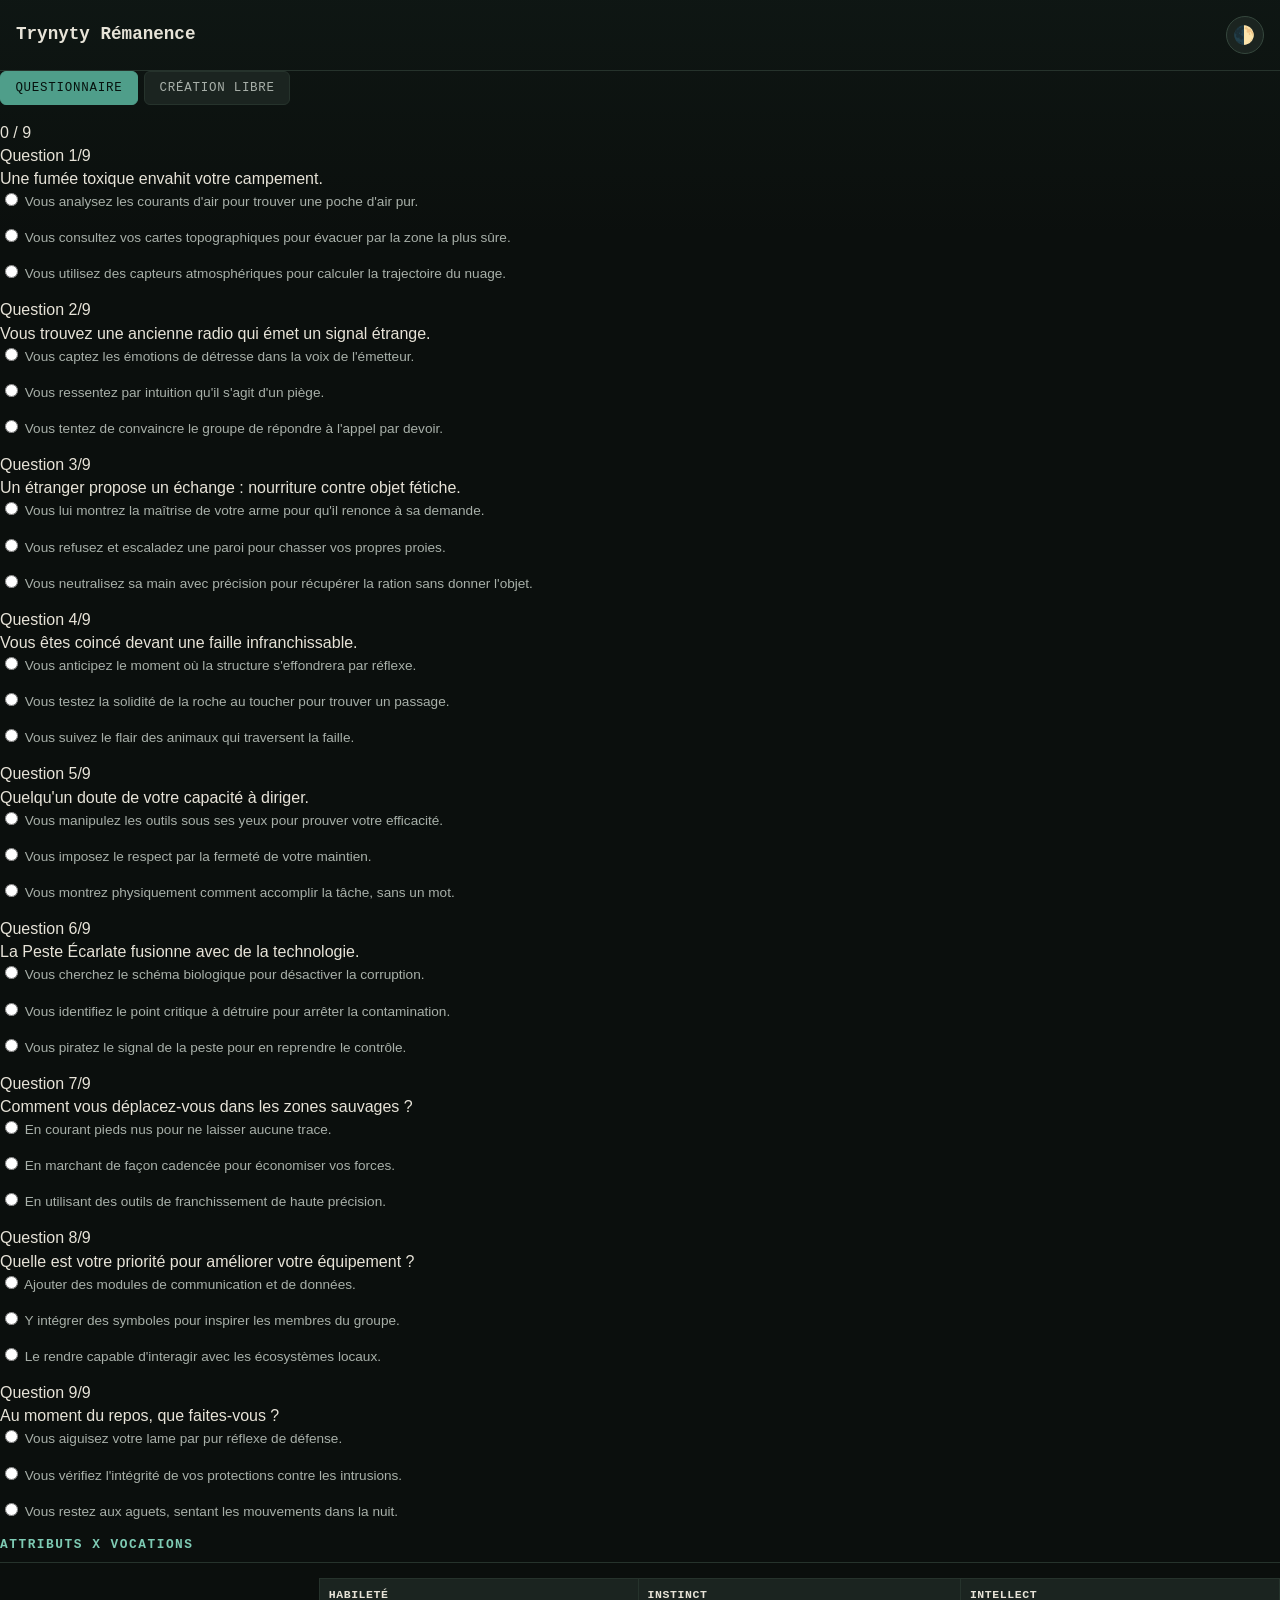
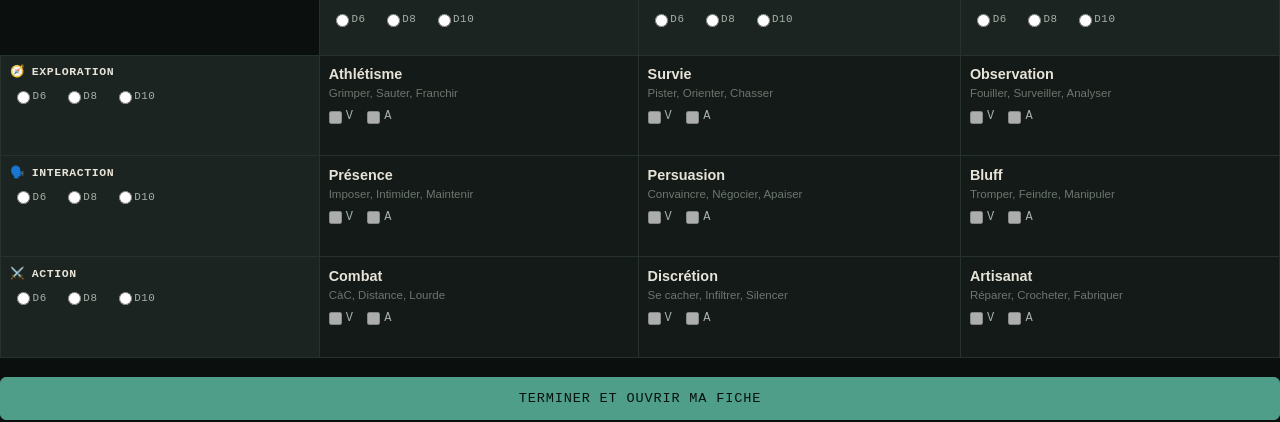
==== commit 9f895a9a: "save: 2026-07-15_13:14" ====
--- a/docs/outils/index.html
+++ b/docs/outils/index.html
@@ -7,11 +7,28 @@
     <link rel="stylesheet" href="css/base.css">
 </head>
 <body>
-    <header>
+    <header class="entete-simple">
         <h1>Trynyty <span class="sous-titre">Rémanence</span></h1>
+        <button id="bouton-theme" class="bouton-icone" title="Thème clair / sombre">🌓</button>
     </header>
 
     <main>
+        <section id="gestion-personnage" class="carte" hidden>
+            <h2>Personnage en cours</h2>
+            <p class="texte-info">Un personnage existe déjà dans ce navigateur. Modifie-le directement ci-dessous, ou choisis une action :</p>
+            <div class="gestion-actions">
+                <button id="bouton-ouvrir-fiche">👁️ Ouvrir la fiche</button>
+                <button id="bouton-sauvegarder">💾 Sauvegarder</button>
+                <button id="bouton-charger">📂 Charger un JSON</button>
+                <input type="file" id="fichier-charger" accept="application/json" hidden>
+            </div>
+            <div class="gestion-actions gestion-actions-danger">
+                <button id="bouton-relancer-questionnaire">🔁 Relancer le questionnaire</button>
+                <button id="bouton-relancer-libre">🔁 Relancer la création libre</button>
+                <button id="bouton-reset-total">🗑️ Reset total</button>
+            </div>
+        </section>
+
         <nav id="onglets-methode" class="onglets">
             <button class="onglet actif" data-onglet="questionnaire">Questionnaire</button>
             <button class="onglet" data-onglet="creation-libre">Création libre</button>
--- a/docs/outils/css/base.css
+++ b/docs/outils/css/base.css
@@ -363,4 +363,81 @@
     .nav-bas .onglet.actif { background: var(--accent); color: var(--accent-texte); border-color: var(--accent); }
     .nav-bas .onglet .nav-icone { font-size: 1rem; }
     .nav-bas .onglet .nav-libelle { font-size: .72rem; }
-}+}
+
+/* ---------- Mode Jeu / Édition ---------- */
+.entete-actions { display: flex; align-items: center; gap: .5rem; }
+.bouton-mode { border-radius: 999px; padding: .4rem .8rem; font-size: .7rem; }
+.mode-jeu .bouton-mode { background: var(--accent); color: var(--accent-texte); border-color: var(--accent); }
+
+.mode-jeu-seulement { display: none; }
+.mode-jeu .mode-jeu-seulement { display: block; }
+.mode-jeu .edition-seulement { display: none; }
+
+/* ---------- Vue synthétique (grille + liste, mode Jeu) ---------- */
+.grille-synthetique { border-collapse: collapse; width: 100%; font-size: .78rem; margin-bottom: 1.2rem; }
+.grille-synthetique th, .grille-synthetique td { border: 1px solid var(--border); padding: .4rem; text-align: center; }
+.grille-synthetique thead th { background: var(--surface-2); }
+.grille-synthetique tbody th { background: var(--surface-2); text-align: left; }
+.synth-logo {
+    display: inline-flex; align-items: center; justify-content: center;
+    width: 22px; height: 22px; border-radius: 50%;
+    background: var(--accent); color: var(--accent-texte);
+    font-family: var(--police-libelle); font-weight: 700; font-size: .68rem;
+    margin-right: .3rem; vertical-align: middle;
+}
+.synth-nom { font-family: var(--police-libelle); font-size: .65rem; text-transform: uppercase; letter-spacing: .04em; color: var(--texte-att); vertical-align: middle; }
+.grille-synthetique td { color: var(--accent-vif); font-family: var(--police-libelle); letter-spacing: 1px; }
+
+.synth-groupe { margin-bottom: 1rem; }
+.synth-groupe-titre { font-family: var(--police-libelle); font-size: .72rem; text-transform: uppercase; letter-spacing: .06em; color: var(--texte-faible); border-bottom: 1px solid var(--border); padding-bottom: .3rem; margin-bottom: .4rem; }
+.synth-ligne { display: flex; align-items: baseline; gap: .5rem; padding: .3rem 0; font-size: .85rem; flex-wrap: wrap; }
+.synth-ligne-nom { font-weight: bold; flex: 1 1 auto; min-width: 100px; }
+.synth-ligne-des { font-family: var(--police-libelle); font-size: .68rem; color: var(--texte-faible); }
+.synth-ligne-pips { color: var(--accent-vif); font-family: var(--police-libelle); letter-spacing: 1px; }
+.synth-ligne-seuil { font-size: .68rem; color: var(--texte-att); }
+.synth-ligne-seuil-info { font-size: .82rem; color: var(--accent-vif); font-family: var(--police-libelle); margin: 0 0 .8rem; }
+
+/* ---------- Panneau de gestion (personnage existant, index.html) ---------- */
+.gestion-actions { display: flex; flex-wrap: wrap; gap: .6rem; margin: .8rem 0; }
+.gestion-actions-danger button { border-color: var(--danger); color: var(--danger-vif); }
+.gestion-actions-danger button:hover { background: rgba(193,98,45,.12); }
+
+/* ---------- Thème clair ---------- */
+body.theme-clair {
+    --bg: #f3efe4;
+    --surface: #ffffff;
+    --surface-2: #eae4d2;
+    --border: #d9d1ba;
+    --border-vif: #c2b895;
+    --texte: #22271f;
+    --texte-att: #4c5343;
+    --texte-faible: #7c8271;
+    --accent: #2f7f6c;
+    --accent-vif: #1f5c4e;
+    --accent-texte: #ffffff;
+    --danger: #a8481f;
+    --danger-vif: #8a3717;
+    --succes: #3f7a2e;
+}
+body.theme-clair { background-image: linear-gradient(180deg, rgba(47,127,108,.05), transparent 240px); }
+
+/* ---------- En-tête simple (index.html) ---------- */
+.entete-simple { display: flex; justify-content: space-between; align-items: center; padding: 1rem; border-bottom: 1px solid var(--border); }
+.entete-simple h1 { font-size: 1.1rem; margin: 0; }
+
+/* ---------- Menu burger plein écran (fiche.html) ---------- */
+.menu-burger {
+    position: fixed; inset: 0; z-index: 50;
+    background: var(--bg);
+    display: flex; flex-direction: column;
+    padding: 1rem;
+    padding-top: calc(1rem + env(safe-area-inset-top));
+}
+.menu-burger-entete { display: flex; justify-content: space-between; align-items: center; font-family: var(--police-libelle); text-transform: uppercase; letter-spacing: .08em; font-size: .85rem; margin-bottom: 1.5rem; padding-bottom: .8rem; border-bottom: 1px solid var(--border); }
+.menu-burger-actions { display: flex; flex-direction: column; gap: .6rem; margin-bottom: 1.5rem; }
+.menu-burger-actions button { padding: .9rem; text-align: left; font-size: .82rem; }
+
+/* ---------- Aide textuelle (compétences restant à choisir) ---------- */
+.aide-restante { background: rgba(79,158,138,.1); border: 1px solid var(--accent); border-radius: var(--rayon); padding: .6rem .9rem; margin-bottom: .8rem; }
+.aide-restante p { margin: .2rem 0; font-size: .82rem; color: var(--accent-vif); }
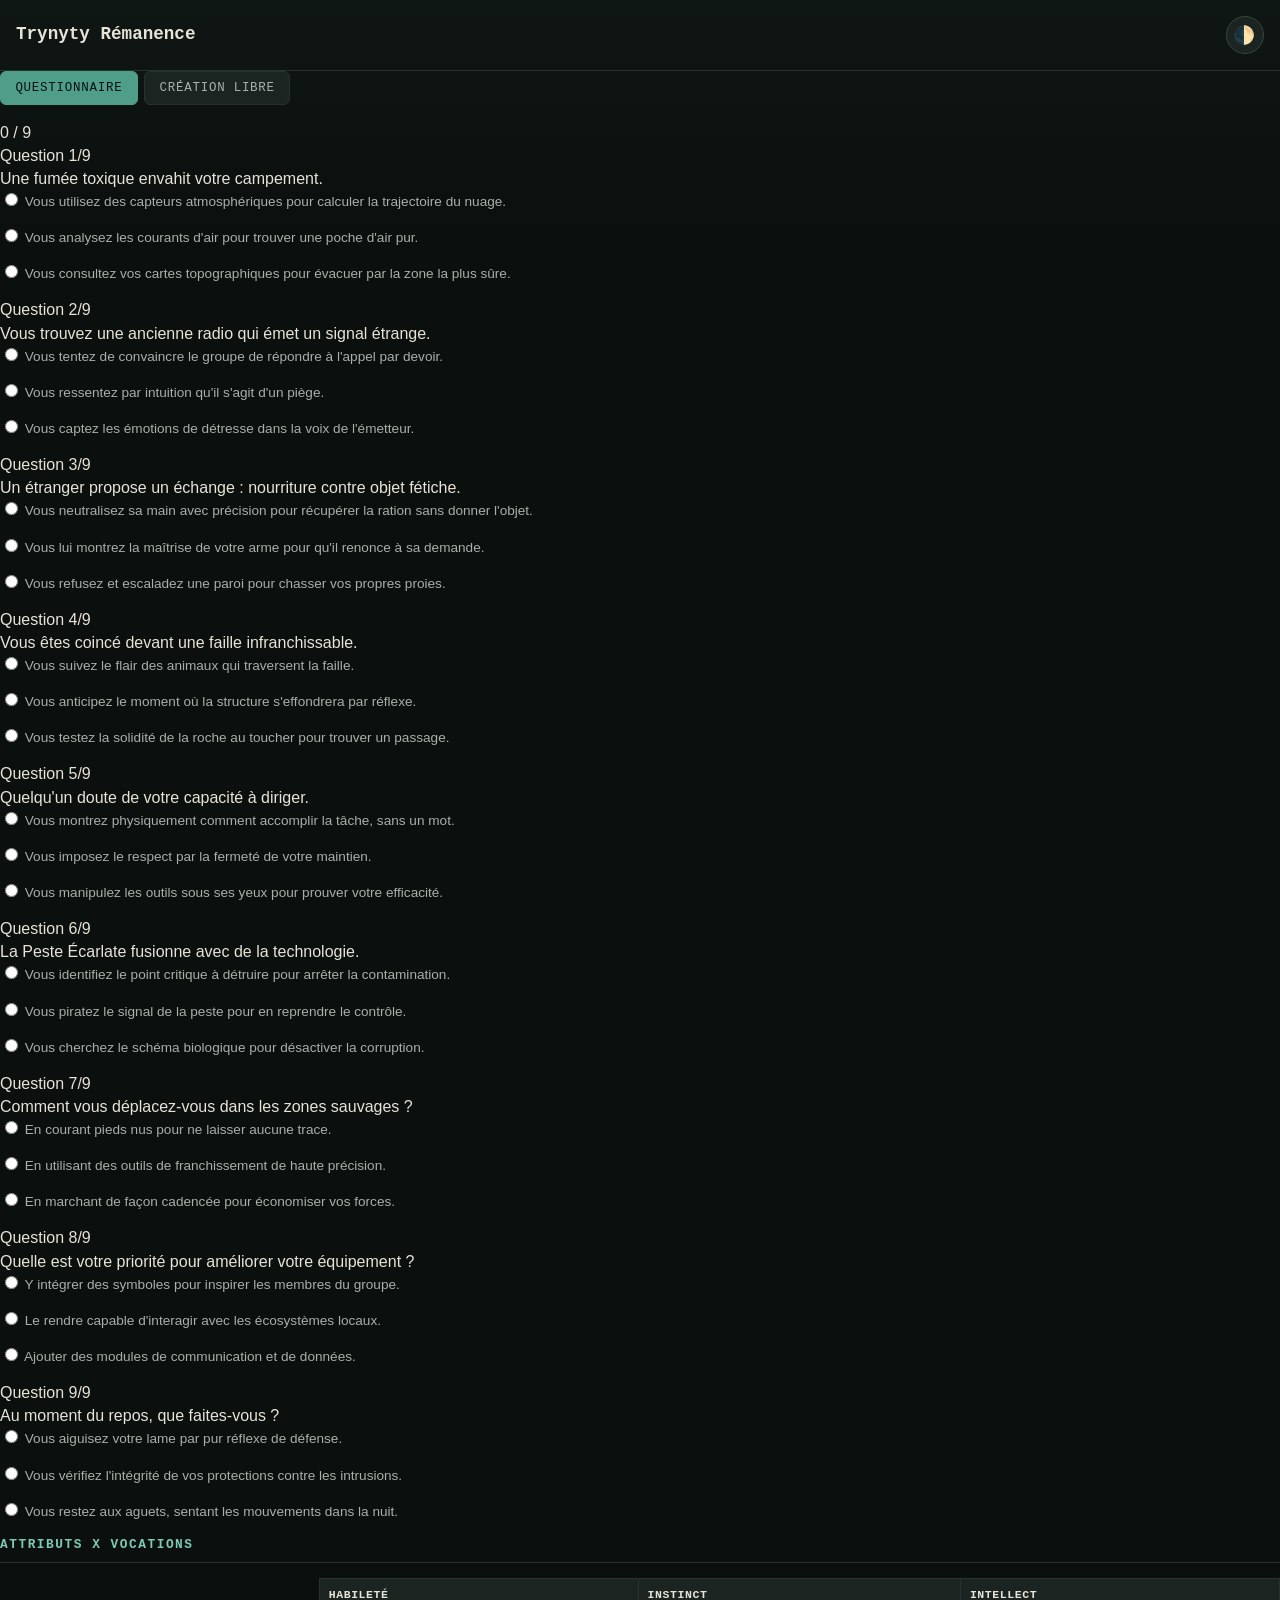
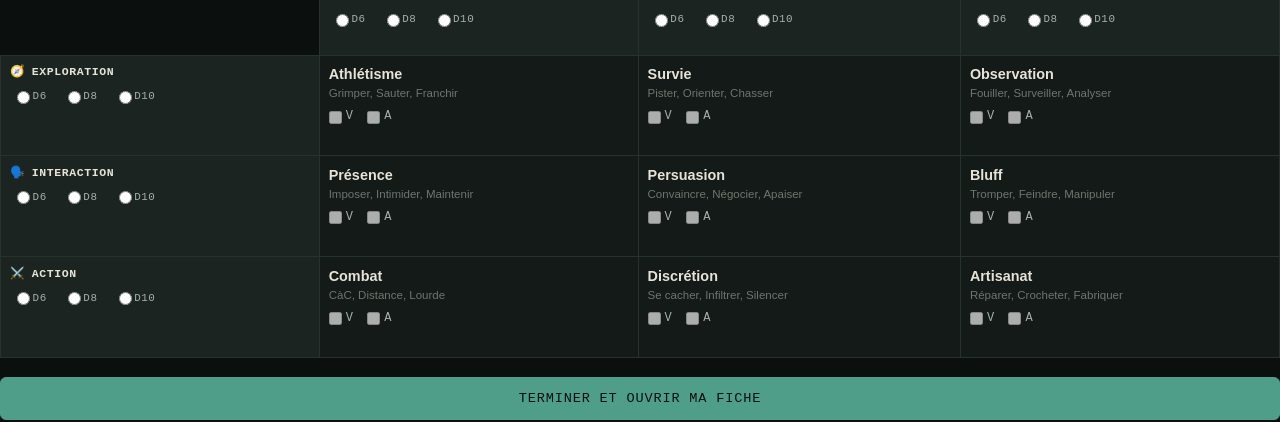
==== commit c61fc707: "save: 2026-07-15_13:34" ====
--- a/docs/outils/index.html
+++ b/docs/outils/index.html
@@ -18,7 +18,7 @@
             <p class="texte-info">Un personnage existe déjà dans ce navigateur. Modifie-le directement ci-dessous, ou choisis une action :</p>
             <div class="gestion-actions">
                 <button id="bouton-ouvrir-fiche">👁️ Ouvrir la fiche</button>
-                <button id="bouton-sauvegarder">💾 Sauvegarder</button>
+                <button id="bouton-sauvegarder" title="Sauvegarde dans ce navigateur + télécharge un fichier JSON">💾 Sauvegarder (+ JSON)</button>
                 <button id="bouton-charger">📂 Charger un JSON</button>
                 <input type="file" id="fichier-charger" accept="application/json" hidden>
             </div>
--- a/docs/outils/css/base.css
+++ b/docs/outils/css/base.css
@@ -397,6 +397,7 @@
 .synth-ligne-pips { color: var(--accent-vif); font-family: var(--police-libelle); letter-spacing: 1px; }
 .synth-ligne-seuil { font-size: .68rem; color: var(--texte-att); }
 .synth-ligne-seuil-info { font-size: .82rem; color: var(--accent-vif); font-family: var(--police-libelle); margin: 0 0 .8rem; }
+.synth-ligne-mots { flex-basis: 100%; font-size: .74rem; color: var(--texte-faible); font-style: italic; }
 
 /* ---------- Panneau de gestion (personnage existant, index.html) ---------- */
 .gestion-actions { display: flex; flex-wrap: wrap; gap: .6rem; margin: .8rem 0; }
@@ -434,6 +435,7 @@
     padding: 1rem;
     padding-top: calc(1rem + env(safe-area-inset-top));
 }
+.menu-burger[hidden] { display: none; }
 .menu-burger-entete { display: flex; justify-content: space-between; align-items: center; font-family: var(--police-libelle); text-transform: uppercase; letter-spacing: .08em; font-size: .85rem; margin-bottom: 1.5rem; padding-bottom: .8rem; border-bottom: 1px solid var(--border); }
 .menu-burger-actions { display: flex; flex-direction: column; gap: .6rem; margin-bottom: 1.5rem; }
 .menu-burger-actions button { padding: .9rem; text-align: left; font-size: .82rem; }
